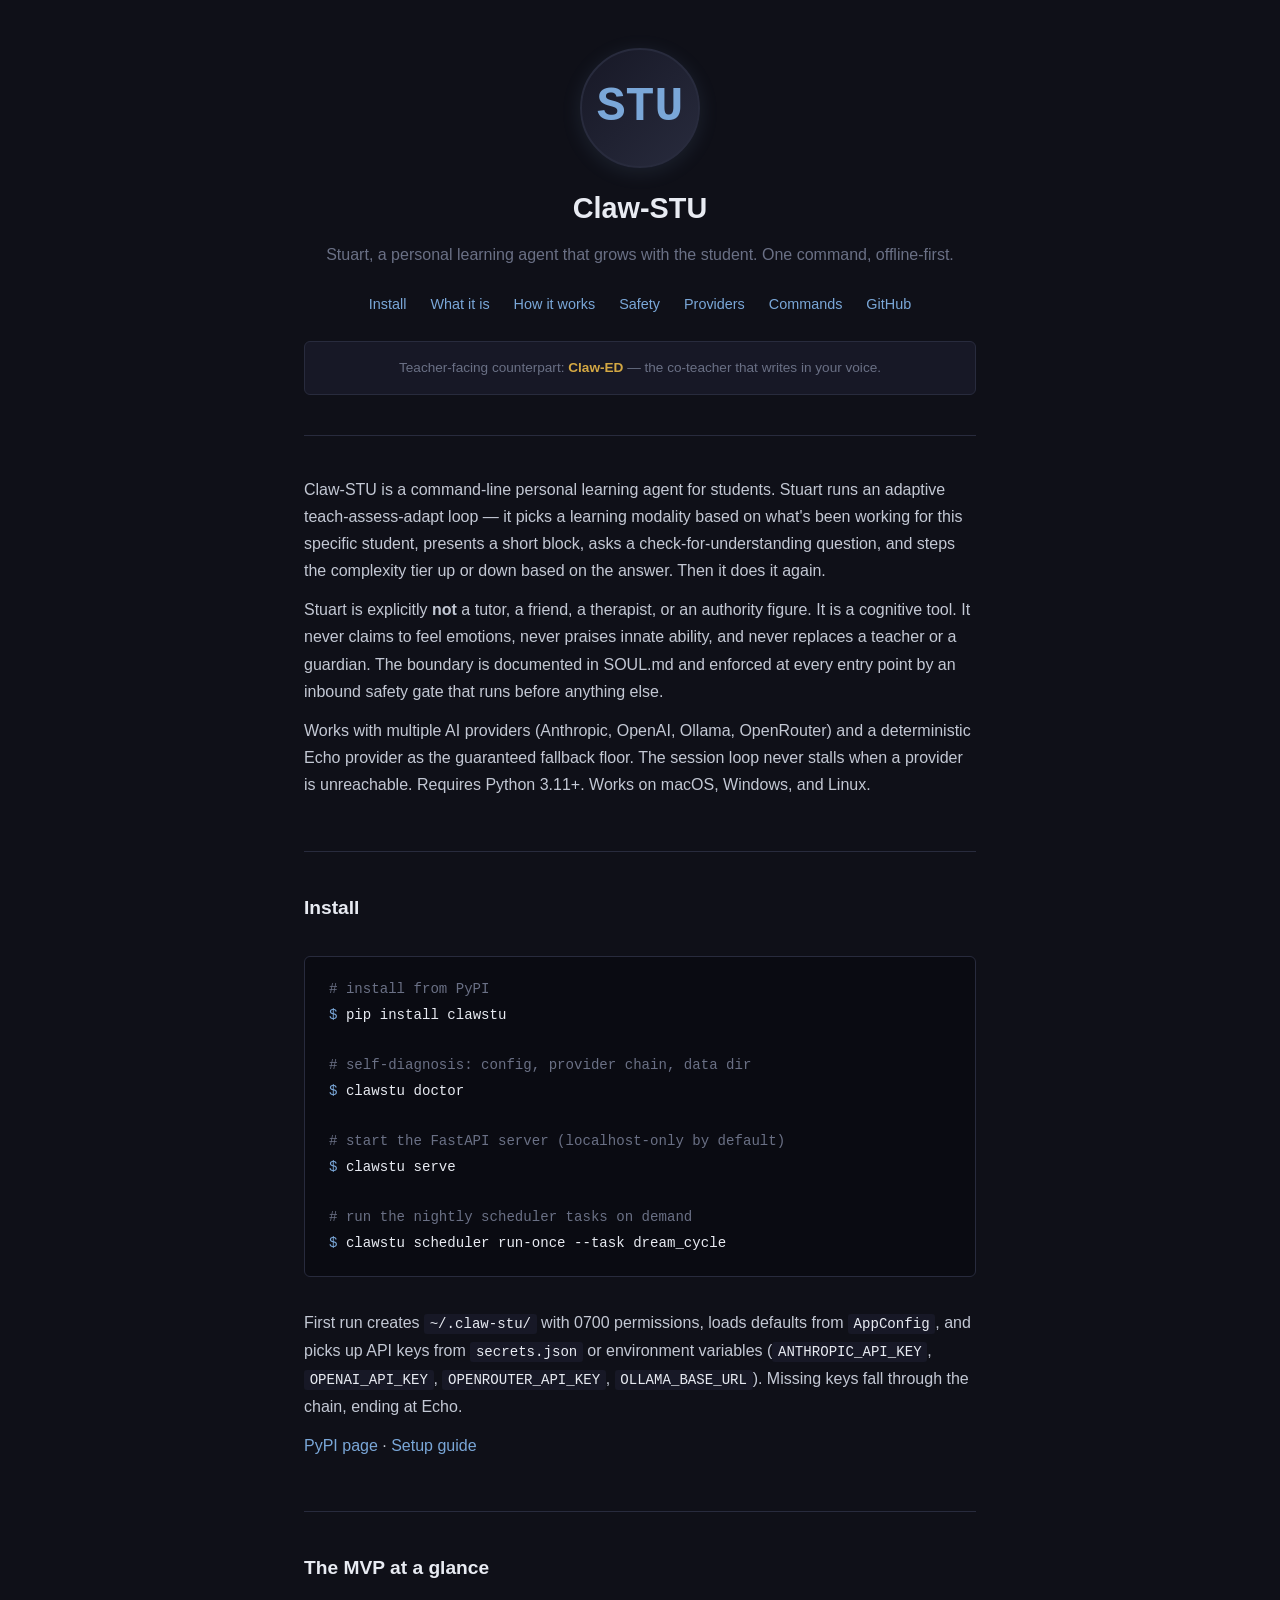
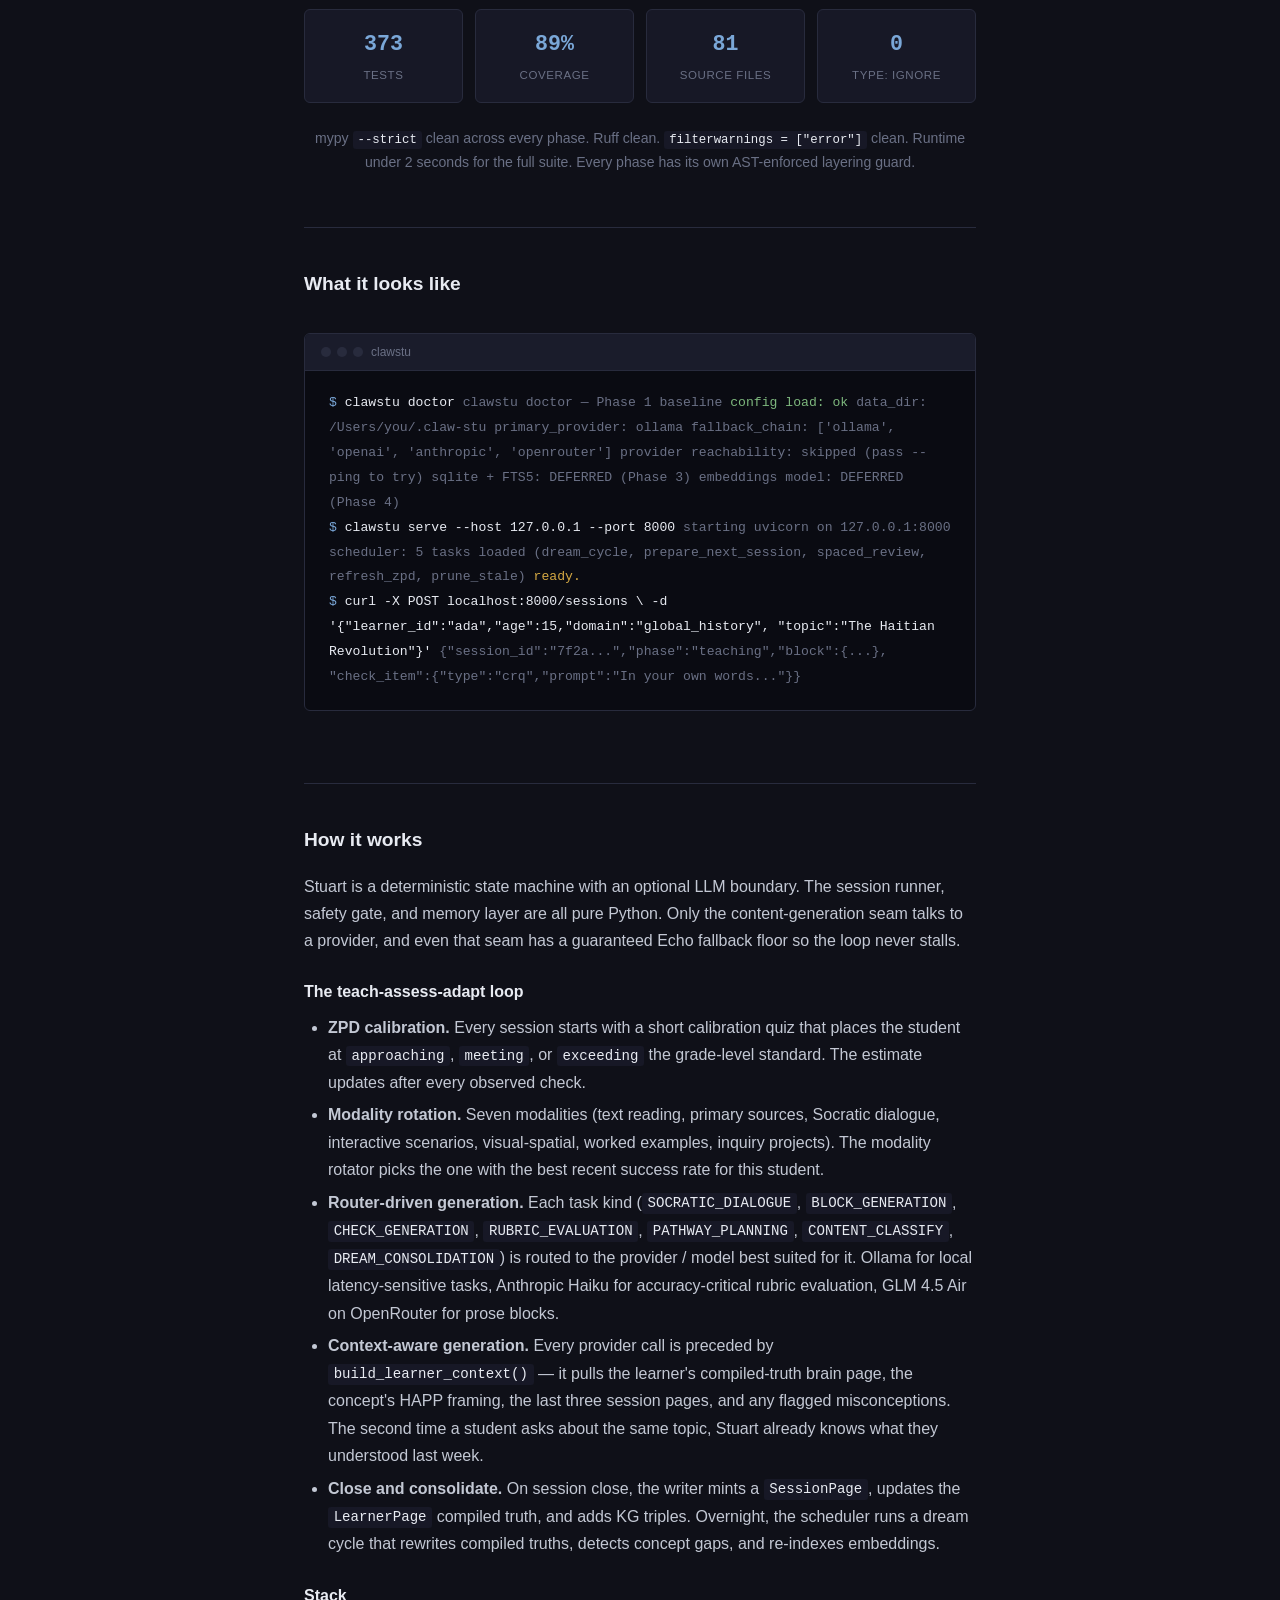
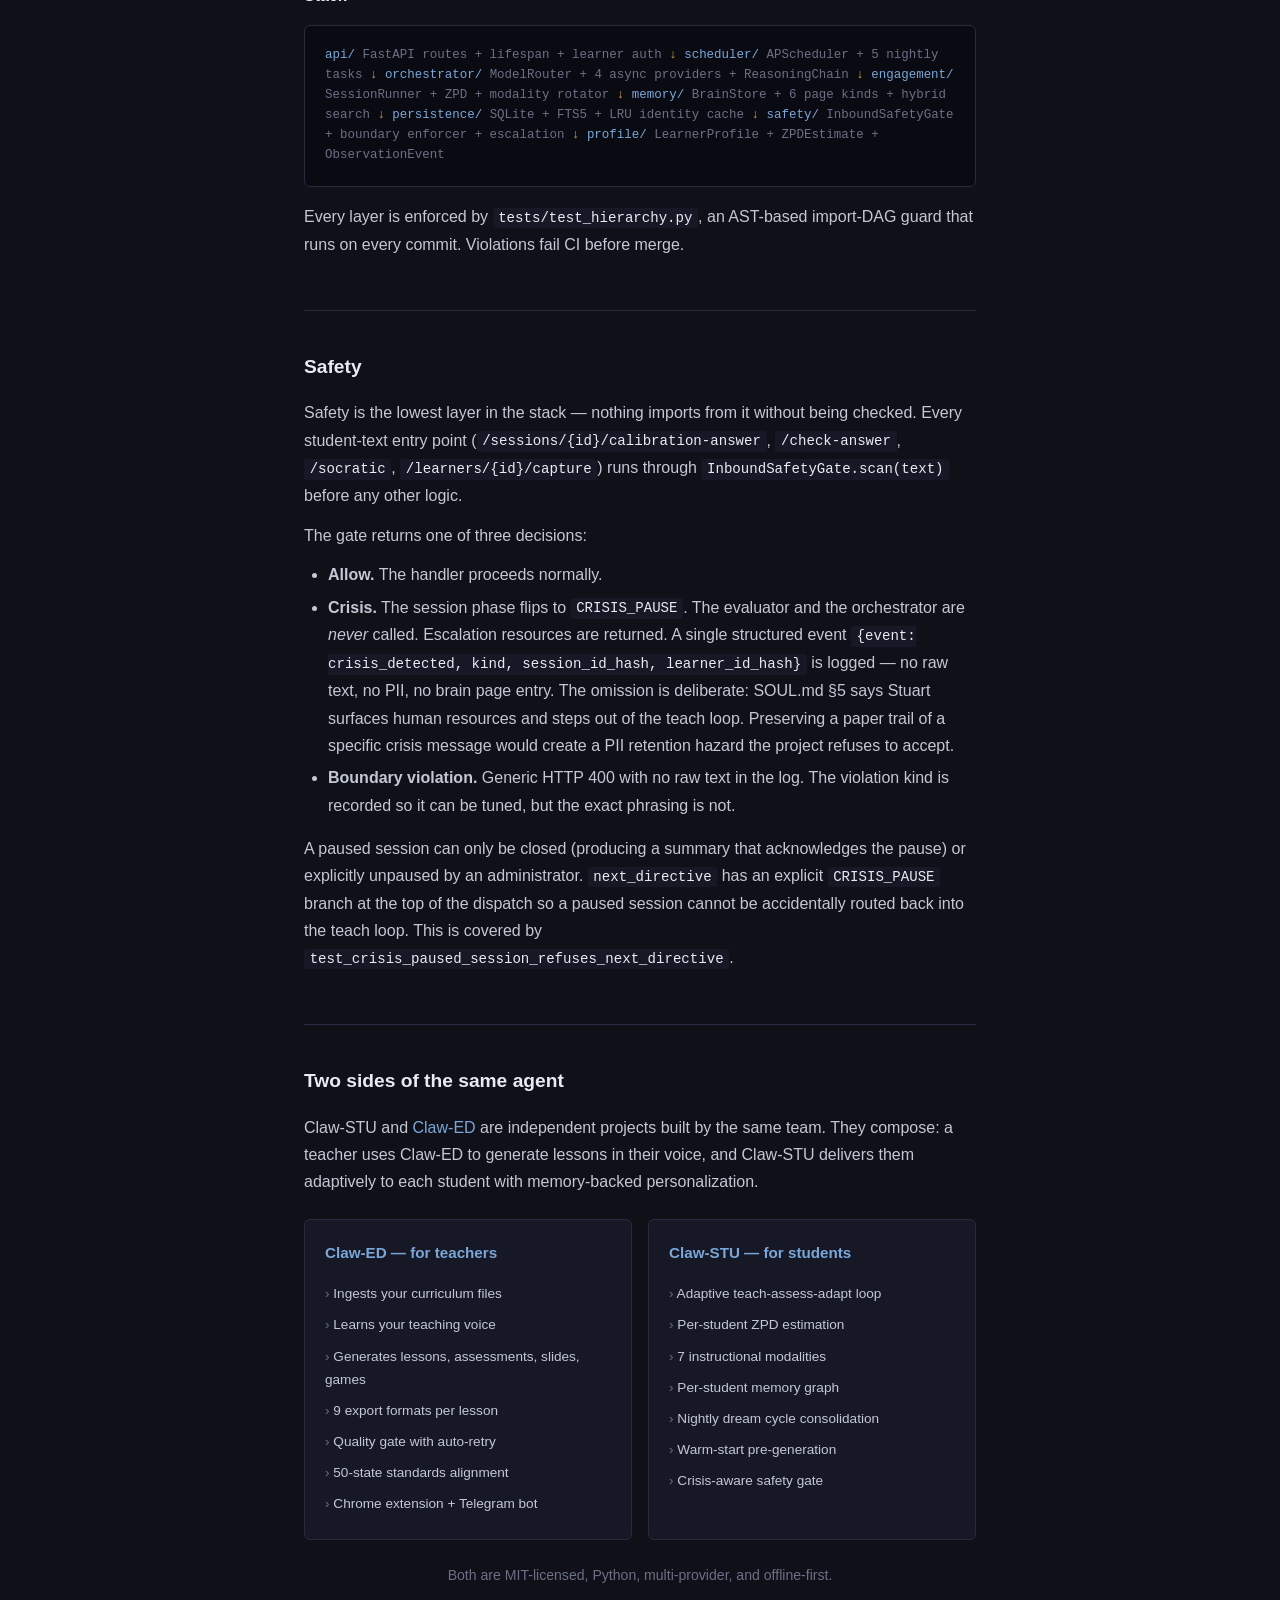
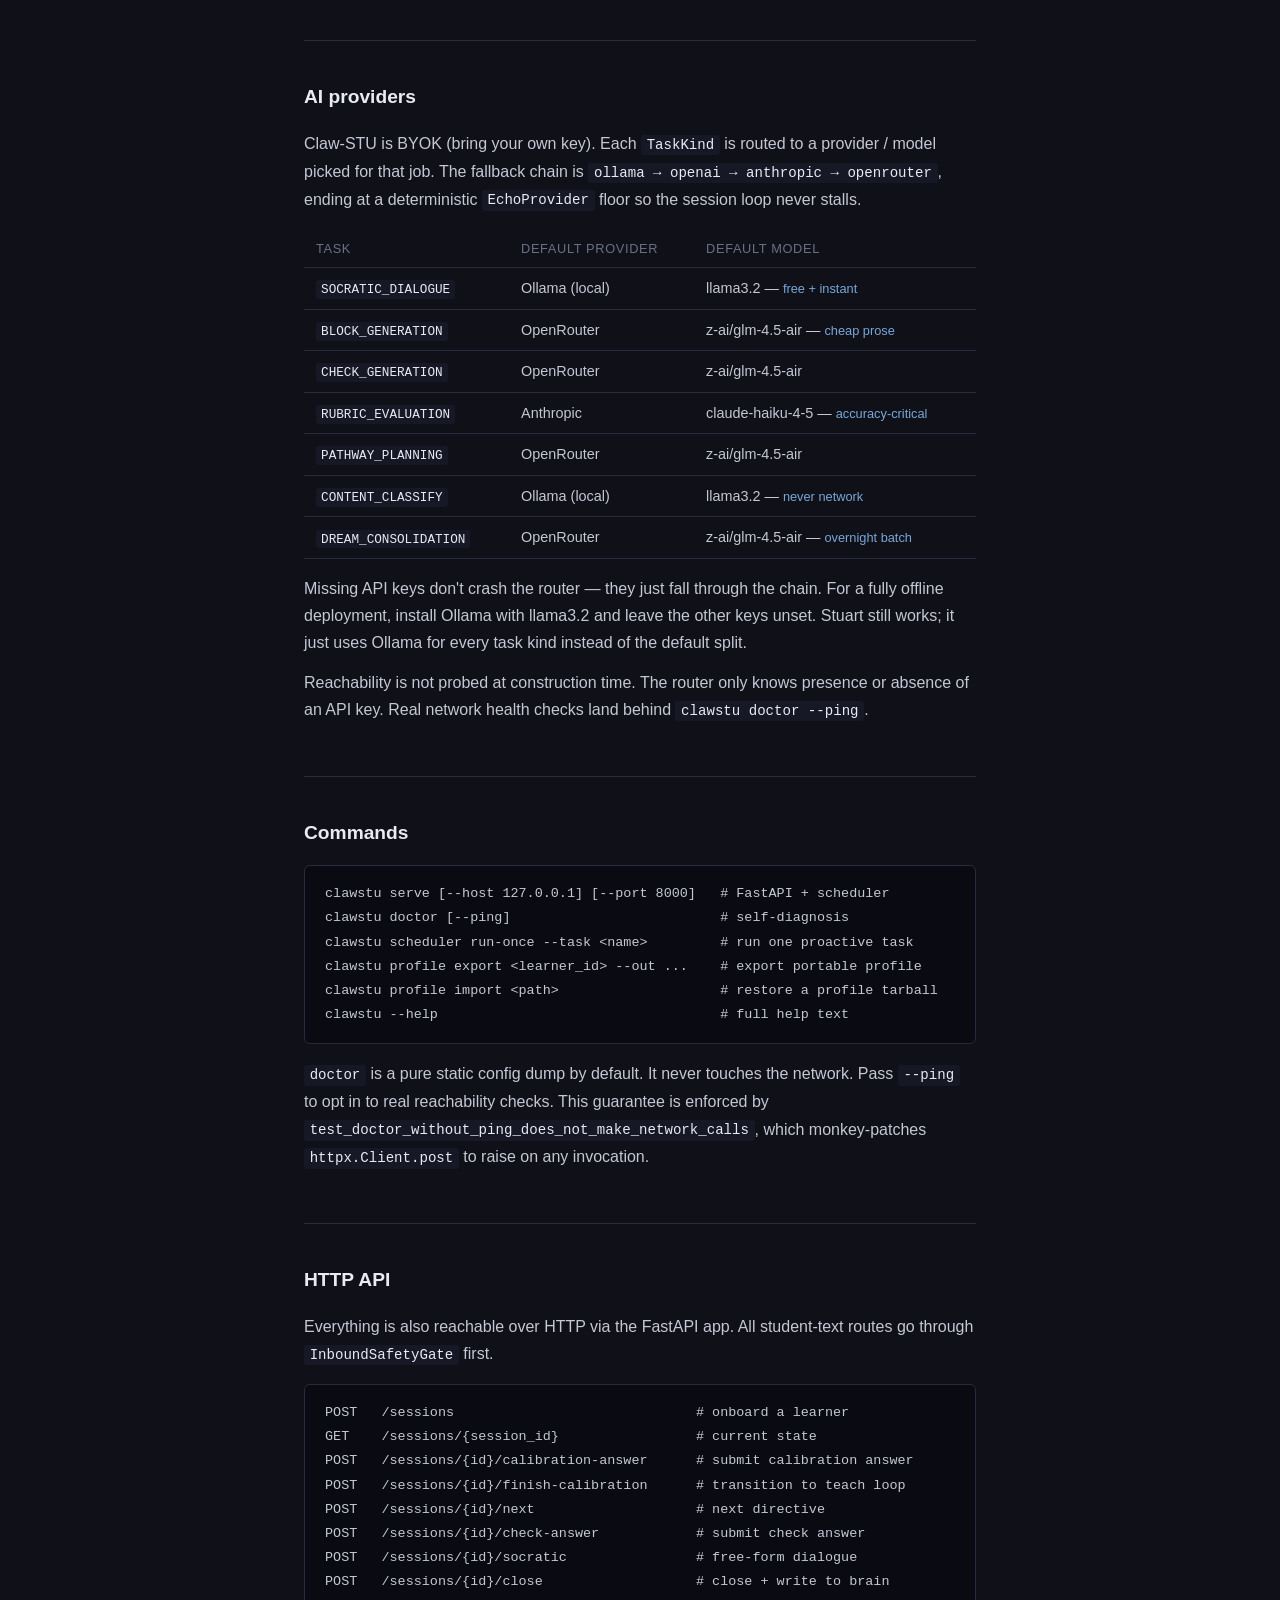
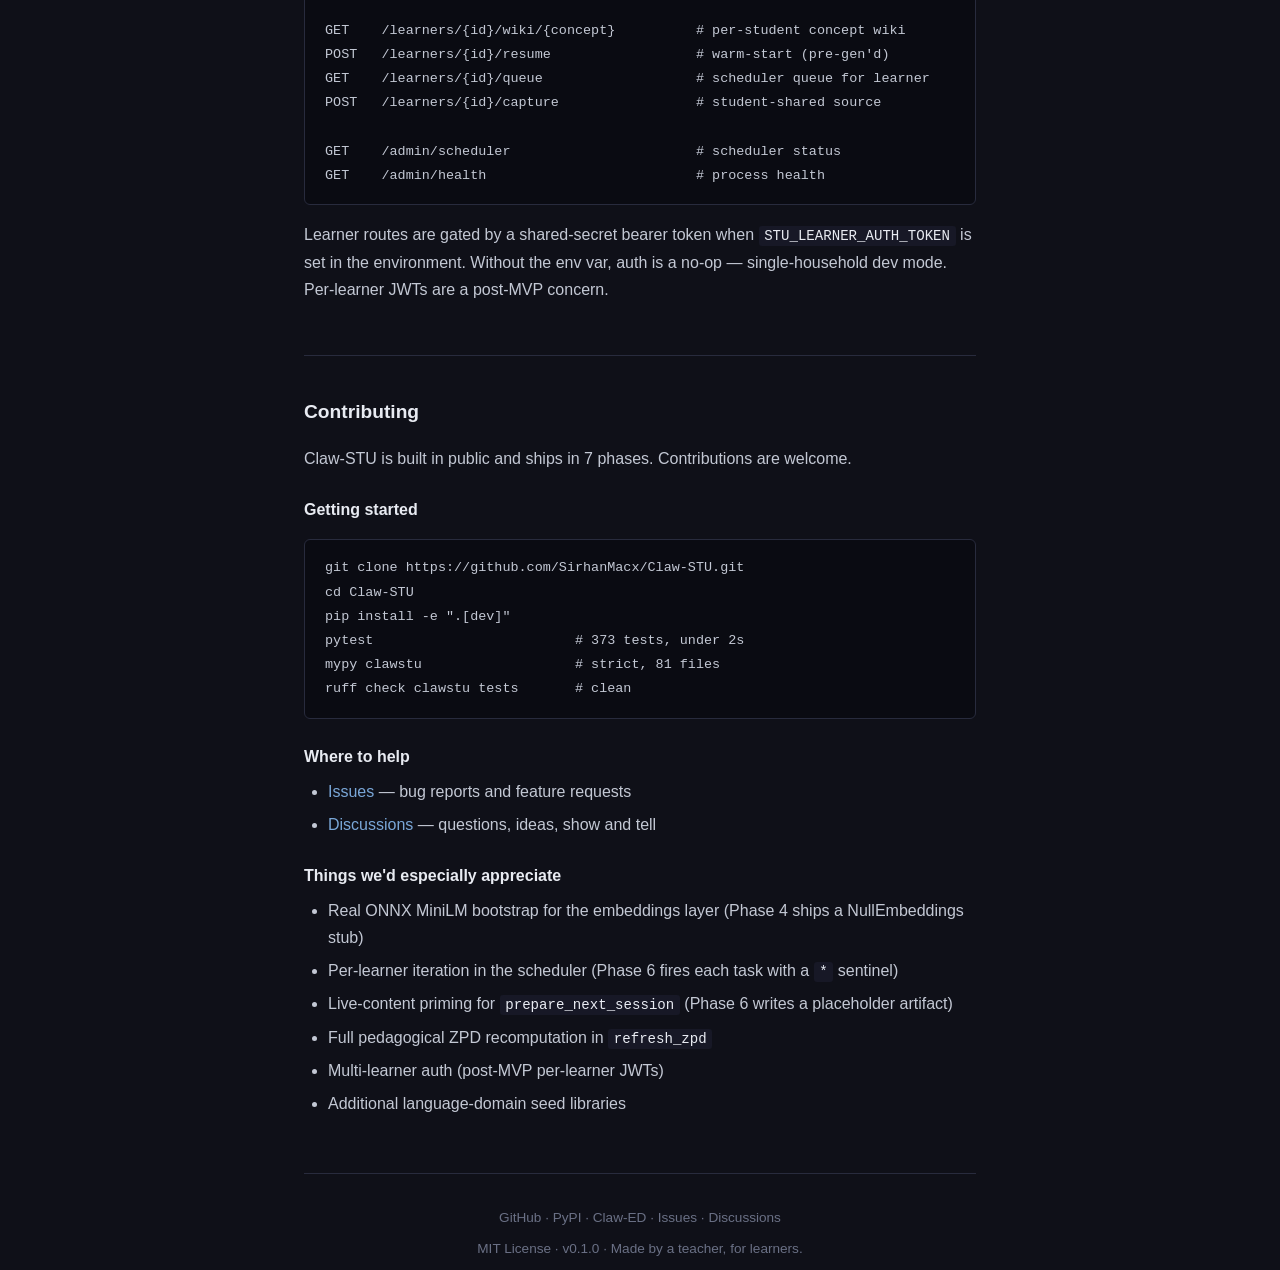
==== docs/index.html @ e2517394 "docs: add GitHub Pages landing page matched to Claw-ED style Ships a professional single-page site a" ====
<!DOCTYPE html>
<html lang="en">
<head>
<meta charset="UTF-8">
<meta name="viewport" content="width=device-width, initial-scale=1.0">

<title>Claw-STU -- Open Source Personal Learning Agent</title>
<meta name="description" content="Claw-STU is an open source personal learning agent for students. Adaptive, memory-backed, multi-provider. Meet Stuart, a cognitive tool that grows with the learner. MIT licensed. Python.">
<meta name="keywords" content="clawstu, stuart, personal learning agent, open source education, adaptive learning, AI tutor alternative, ZPD, MIT license, offline first, student agency">
<link rel="canonical" href="https://sirhanmacx.github.io/Claw-STU/">

<!-- Open Graph -->
<meta property="og:type" content="website">
<meta property="og:url" content="https://sirhanmacx.github.io/Claw-STU/">
<meta property="og:title" content="Claw-STU -- Open Source Personal Learning Agent">
<meta property="og:description" content="Stuart, a personal learning agent that grows with the student. Adaptive, memory-backed, multi-provider. MIT licensed.">
<meta property="og:image" content="https://sirhanmacx.github.io/Claw-STU/og-image.png">

<!-- Twitter -->
<meta name="twitter:card" content="summary_large_image">
<meta name="twitter:title" content="Claw-STU -- Open Source Personal Learning Agent">
<meta name="twitter:description" content="Stuart, a personal learning agent that grows with the student. MIT licensed.">
<meta name="twitter:image" content="https://sirhanmacx.github.io/Claw-STU/og-image.png">

<!-- Schema.org -->
<script type="application/ld+json">
{
  "@context": "https://schema.org",
  "@type": "SoftwareApplication",
  "name": "Claw-STU",
  "description": "Open source personal learning agent for students. Adaptive teach-assess-adapt loop, per-student memory graph, nightly dream-cycle consolidation, crisis-aware safety gate. Multi-provider (Anthropic, OpenAI, Ollama, OpenRouter). Python, MIT licensed.",
  "url": "https://sirhanmacx.github.io/Claw-STU/",
  "applicationCategory": "EducationalApplication",
  "operatingSystem": "macOS, Windows, Linux",
  "offers": { "@type": "Offer", "price": "0", "priceCurrency": "USD" },
  "softwareVersion": "0.1.0",
  "author": {
    "@type": "Organization",
    "name": "Claw-STU",
    "url": "https://github.com/SirhanMacx/Claw-STU"
  },
  "license": "https://opensource.org/licenses/MIT",
  "downloadUrl": "https://pypi.org/project/clawstu/",
  "programmingLanguage": "Python",
  "isRelatedTo": {
    "@type": "SoftwareApplication",
    "name": "Claw-ED",
    "url": "https://sirhanmacx.github.io/Claw-ED/"
  }
}
</script>

<!-- FAQ Schema -->
<script type="application/ld+json">
{
  "@context": "https://schema.org",
  "@type": "FAQPage",
  "mainEntity": [
    {
      "@type": "Question",
      "name": "Is Stuart an AI tutor?",
      "acceptedAnswer": {
        "@type": "Answer",
        "text": "No. Stuart is a cognitive tool, not a friend, therapist, peer, or authority figure. It never claims to feel, never praises innate ability, and never replaces a teacher or guardian. SOUL.md documents this discipline explicitly and the safety gate enforces it at every boundary."
      }
    },
    {
      "@type": "Question",
      "name": "What AI providers does Claw-STU work with?",
      "acceptedAnswer": {
        "@type": "Answer",
        "text": "Anthropic (Claude Haiku 4.5), OpenAI, Ollama (local or cloud), and OpenRouter (GLM 4.5 Air by default). You bring your own API key. A deterministic EchoProvider is the guaranteed fallback floor, so the session loop never stalls when a provider is unreachable."
      }
    },
    {
      "@type": "Question",
      "name": "Is my data sent anywhere?",
      "acceptedAnswer": {
        "@type": "Answer",
        "text": "Student profiles, brain pages, and the full SQLite store live on your machine under ~/.claw-stu. The only external calls are to the LLM provider you choose. With Ollama local, everything runs fully offline. No accounts, no telemetry."
      }
    },
    {
      "@type": "Question",
      "name": "How is this different from Claw-ED?",
      "acceptedAnswer": {
        "@type": "Answer",
        "text": "Claw-ED is the teacher-facing tool -- it ingests a teacher's curriculum files and generates lessons, assessments, and games in their voice. Claw-STU is the student-facing counterpart -- Stuart runs an adaptive teach-assess-adapt loop, tracks per-student ZPD and modality preferences, and writes brain pages after every session. They are independent projects that compose: a teacher can use Claw-ED to build lessons and Claw-STU to deliver them."
      }
    },
    {
      "@type": "Question",
      "name": "What happens if a student types a crisis message?",
      "acceptedAnswer": {
        "@type": "Answer",
        "text": "Every student-text entry point runs through an InboundSafetyGate before any other logic. On crisis detection the session is paused (CRISIS_PAUSE phase), the evaluator and orchestrator are never called, escalation resources are returned, and no raw text is written to the brain or logs. Only a single structured event is recorded. This is SOUL.md section 5 and is non-negotiable."
      }
    }
  ]
}
</script>

<style>
/* ── Reset ──────────────────────────────────────── */
*, *::before, *::after { box-sizing: border-box; margin: 0; padding: 0; }

:root {
  --bg: #0f1018;
  --bg-alt: #171826;
  --text: #c3c8d4;
  --text-bright: #e8ebf2;
  --text-muted: #6a7085;
  --accent: #7aa7d8;
  --accent-dim: #4d7aa8;
  --accent-warm: #d4a843;
  --border: #282b3d;
  --code-bg: #0a0b12;
  --mono: "SF Mono", "Cascadia Code", "Fira Code", Consolas, monospace;
  --sans: -apple-system, BlinkMacSystemFont, "Segoe UI", Roboto, sans-serif;
}

html { scroll-behavior: smooth; }

body {
  font-family: var(--sans);
  line-height: 1.7;
  color: var(--text);
  background: var(--bg);
  -webkit-font-smoothing: antialiased;
}

a { color: var(--accent); text-decoration: none; }
a:hover { text-decoration: underline; }
img { max-width: 100%; height: auto; }

/* ── Layout ─────────────────────────────────────── */
.wrap {
  max-width: 720px;
  margin: 0 auto;
  padding: 0 1.5rem;
}

/* ── Header ─────────────────────────────────────── */
header {
  padding: 3rem 0 1rem;
  text-align: center;
}

header .mascot {
  width: 120px;
  height: 120px;
  margin: 0 auto 1rem;
  border-radius: 50%;
  background: linear-gradient(135deg, var(--bg-alt), var(--border));
  display: flex;
  align-items: center;
  justify-content: center;
  font-size: 3rem;
  font-weight: 700;
  color: var(--accent);
  font-family: var(--mono);
  border: 2px solid var(--border);
  box-shadow: 0 4px 20px rgba(122, 167, 216, 0.12);
}

header h1 {
  font-size: 1.8rem;
  color: var(--text-bright);
  font-weight: 700;
  margin-bottom: 0.5rem;
}

header .tagline {
  color: var(--text-muted);
  font-size: 1rem;
  margin-bottom: 1.5rem;
}

header nav {
  display: flex;
  justify-content: center;
  gap: 1.5rem;
  flex-wrap: wrap;
  font-size: 0.9rem;
}

/* ── Sibling banner ─────────────────────────────── */
.sibling {
  background: var(--bg-alt);
  border: 1px solid var(--border);
  border-radius: 6px;
  padding: 0.9rem 1.25rem;
  margin: 1.5rem 0;
  font-size: 0.85rem;
  color: var(--text-muted);
  text-align: center;
}

.sibling a {
  color: var(--accent-warm);
  font-weight: 600;
}

/* ── Install block ──────────────────────────────── */
.install-block {
  background: var(--code-bg);
  border: 1px solid var(--border);
  border-radius: 6px;
  padding: 1.25rem 1.5rem;
  margin: 2rem 0;
  font-family: var(--mono);
  font-size: 0.88rem;
  line-height: 1.8;
  overflow-x: auto;
}

.install-block .prompt { color: var(--accent); }
.install-block .comment { color: var(--text-muted); }
.install-block .cmd { color: var(--text-bright); }

/* ── Terminal session ───────────────────────────── */
.terminal {
  background: var(--code-bg);
  border: 1px solid var(--border);
  border-radius: 6px;
  overflow: hidden;
  margin: 2rem 0;
}

.terminal-bar {
  background: #1a1c2b;
  padding: 0.5rem 1rem;
  font-size: 0.75rem;
  color: var(--text-muted);
  border-bottom: 1px solid var(--border);
  display: flex;
  align-items: center;
  gap: 0.5rem;
}

.terminal-dots {
  display: flex;
  gap: 6px;
}

.terminal-dots span {
  width: 10px;
  height: 10px;
  border-radius: 50%;
  background: var(--border);
}

.terminal-body {
  padding: 1.25rem 1.5rem;
  font-family: var(--mono);
  font-size: 0.82rem;
  line-height: 1.9;
  overflow-x: auto;
}

.terminal-body .prompt { color: var(--accent); }
.terminal-body .output { color: var(--text-muted); }
.terminal-body .highlight { color: var(--accent-warm); }
.terminal-body .cmd { color: var(--text-bright); }
.terminal-body .ok { color: #7eb87e; }

/* ── Sections ───────────────────────────────────── */
section {
  padding: 2.5rem 0;
  border-top: 1px solid var(--border);
}

section h2 {
  font-size: 1.2rem;
  color: var(--text-bright);
  margin-bottom: 1rem;
  font-weight: 600;
}

section h3 {
  font-size: 1rem;
  color: var(--text-bright);
  margin: 1.5rem 0 0.5rem;
  font-weight: 600;
}

section p {
  margin-bottom: 0.75rem;
}

/* ── Plain list ─────────────────────────────────── */
ul.plain {
  list-style: disc;
  padding-left: 1.5rem;
  margin-bottom: 1rem;
}

ul.plain li {
  margin-bottom: 0.35rem;
}

/* ── Two-column compare ─────────────────────────── */
.compare {
  display: grid;
  grid-template-columns: 1fr 1fr;
  gap: 1rem;
  margin: 1.5rem 0;
}

.compare .col {
  background: var(--bg-alt);
  border: 1px solid var(--border);
  border-radius: 6px;
  padding: 1.25rem;
}

.compare .col h3 {
  margin-top: 0;
  color: var(--accent);
  font-size: 0.95rem;
}

.compare .col ul {
  list-style: none;
  padding: 0;
  margin: 0.75rem 0 0;
  font-size: 0.85rem;
}

.compare .col li {
  padding: 0.25rem 0;
  color: var(--text);
}

.compare .col li::before {
  content: "› ";
  color: var(--text-muted);
}

@media (max-width: 600px) {
  .compare { grid-template-columns: 1fr; }
}

/* ── Code inline / blocks ───────────────────────── */
code {
  font-family: var(--mono);
  font-size: 0.88em;
  background: var(--bg-alt);
  padding: 0.15em 0.4em;
  border-radius: 3px;
  color: var(--text-bright);
}

pre {
  background: var(--code-bg);
  border: 1px solid var(--border);
  border-radius: 6px;
  padding: 1rem 1.25rem;
  font-family: var(--mono);
  font-size: 0.84rem;
  line-height: 1.8;
  overflow-x: auto;
  margin: 1rem 0;
}

/* ── Provider table ─────────────────────────────── */
.providers {
  width: 100%;
  border-collapse: collapse;
  margin: 1rem 0;
  font-size: 0.9rem;
}

.providers th {
  text-align: left;
  color: var(--text-muted);
  font-weight: 500;
  padding: 0.5rem 0.75rem;
  border-bottom: 1px solid var(--border);
  font-size: 0.8rem;
  text-transform: uppercase;
  letter-spacing: 0.05em;
}

.providers td {
  padding: 0.5rem 0.75rem;
  border-bottom: 1px solid var(--border);
}

.providers .rec {
  color: var(--accent);
  font-size: 0.8rem;
}

/* ── Stats strip ────────────────────────────────── */
.stats {
  display: grid;
  grid-template-columns: repeat(4, 1fr);
  gap: 0.75rem;
  margin: 1.5rem 0;
}

.stats .stat {
  background: var(--bg-alt);
  border: 1px solid var(--border);
  border-radius: 6px;
  padding: 1rem 0.75rem;
  text-align: center;
}

.stats .value {
  display: block;
  font-family: var(--mono);
  font-size: 1.35rem;
  color: var(--accent);
  font-weight: 600;
}

.stats .label {
  display: block;
  font-size: 0.72rem;
  color: var(--text-muted);
  text-transform: uppercase;
  letter-spacing: 0.05em;
  margin-top: 0.25rem;
}

@media (max-width: 600px) {
  .stats { grid-template-columns: repeat(2, 1fr); }
}

/* ── Architecture diagram ───────────────────────── */
.arch {
  background: var(--code-bg);
  border: 1px solid var(--border);
  border-radius: 6px;
  padding: 1.25rem;
  margin: 1rem 0;
  font-family: var(--mono);
  font-size: 0.78rem;
  line-height: 1.6;
  color: var(--text-muted);
  overflow-x: auto;
}

.arch .layer { color: var(--accent); }
.arch .arrow { color: var(--accent-warm); }

/* ── Footer ─────────────────────────────────────── */
footer {
  padding: 2rem 0;
  border-top: 1px solid var(--border);
  text-align: center;
  color: var(--text-muted);
  font-size: 0.85rem;
}

footer a { color: var(--text-muted); }
footer a:hover { color: var(--text-bright); }

/* ── Responsive ─────────────────────────────────── */
@media (max-width: 600px) {
  header h1 { font-size: 1.5rem; }
  .terminal-body { font-size: 0.75rem; }
  .install-block { font-size: 0.8rem; }
  pre { font-size: 0.78rem; }
}
</style>
</head>

<body>
<div class="wrap">

<!-- ── Header ─────────────────────────────────────── -->
<header>
  <div class="mascot">STU</div>
  <h1>Claw-STU</h1>
  <p class="tagline">Stuart, a personal learning agent that grows with the student. One command, offline-first.</p>
  <nav>
    <a href="#install">Install</a>
    <a href="#what">What it is</a>
    <a href="#how">How it works</a>
    <a href="#safety">Safety</a>
    <a href="#providers">Providers</a>
    <a href="#commands">Commands</a>
    <a href="https://github.com/SirhanMacx/Claw-STU">GitHub</a>
  </nav>
  <div class="sibling">
    Teacher-facing counterpart: <a href="https://sirhanmacx.github.io/Claw-ED/">Claw-ED</a> &mdash; the co-teacher that writes in your voice.
  </div>
</header>

<!-- ── What it is ─────────────────────────────────── -->
<section id="what">
  <p>
    Claw-STU is a command-line personal learning agent for students. Stuart runs
    an adaptive teach-assess-adapt loop &mdash; it picks a learning modality based
    on what's been working for this specific student, presents a short block,
    asks a check-for-understanding question, and steps the complexity tier up or
    down based on the answer. Then it does it again.
  </p>
  <p>
    Stuart is explicitly <strong>not</strong> a tutor, a friend, a therapist, or
    an authority figure. It is a cognitive tool. It never claims to feel emotions,
    never praises innate ability, and never replaces a teacher or a guardian. The
    boundary is documented in SOUL.md and enforced at every entry point by an
    inbound safety gate that runs before anything else.
  </p>
  <p>
    Works with multiple AI providers (Anthropic, OpenAI, Ollama, OpenRouter) and
    a deterministic Echo provider as the guaranteed fallback floor. The session
    loop never stalls when a provider is unreachable. Requires Python 3.11+.
    Works on macOS, Windows, and Linux.
  </p>
</section>

<!-- ── Install ────────────────────────────────────── -->
<section id="install">
  <h2>Install</h2>
  <div class="install-block">
    <span class="comment"># install from PyPI</span><br>
    <span class="prompt">$ </span><span class="cmd">pip install clawstu</span><br>
    <br>
    <span class="comment"># self-diagnosis: config, provider chain, data dir</span><br>
    <span class="prompt">$ </span><span class="cmd">clawstu doctor</span><br>
    <br>
    <span class="comment"># start the FastAPI server (localhost-only by default)</span><br>
    <span class="prompt">$ </span><span class="cmd">clawstu serve</span><br>
    <br>
    <span class="comment"># run the nightly scheduler tasks on demand</span><br>
    <span class="prompt">$ </span><span class="cmd">clawstu scheduler run-once --task dream_cycle</span>
  </div>
  <p>
    First run creates <code>~/.claw-stu/</code> with 0700 permissions, loads
    defaults from <code>AppConfig</code>, and picks up API keys from
    <code>secrets.json</code> or environment variables
    (<code>ANTHROPIC_API_KEY</code>, <code>OPENAI_API_KEY</code>,
    <code>OPENROUTER_API_KEY</code>, <code>OLLAMA_BASE_URL</code>). Missing keys
    fall through the chain, ending at Echo.
  </p>
  <p>
    <a href="https://pypi.org/project/clawstu/">PyPI page</a> &middot;
    <a href="https://github.com/SirhanMacx/Claw-STU#setup">Setup guide</a>
  </p>
</section>

<!-- ── Stats strip ────────────────────────────────── -->
<section>
  <h2>The MVP at a glance</h2>
  <div class="stats">
    <div class="stat"><span class="value">373</span><span class="label">Tests</span></div>
    <div class="stat"><span class="value">89%</span><span class="label">Coverage</span></div>
    <div class="stat"><span class="value">81</span><span class="label">Source files</span></div>
    <div class="stat"><span class="value">0</span><span class="label">type: ignore</span></div>
  </div>
  <p style="font-size: 0.88rem; color: var(--text-muted); text-align: center;">
    mypy <code>--strict</code> clean across every phase. Ruff clean.
    <code>filterwarnings = ["error"]</code> clean. Runtime under 2 seconds for
    the full suite. Every phase has its own AST-enforced layering guard.
  </p>
</section>

<!-- ── Terminal session ───────────────────────────── -->
<section>
  <h2>What it looks like</h2>
  <div class="terminal">
    <div class="terminal-bar">
      <div class="terminal-dots"><span></span><span></span><span></span></div>
      clawstu
    </div>
    <div class="terminal-body">
<span class="prompt">$ </span><span class="cmd">clawstu doctor</span>
<span class="output">clawstu doctor &mdash; Phase 1 baseline</span>
<span class="ok">  config load: ok</span>
<span class="output">    data_dir: /Users/you/.claw-stu</span>
<span class="output">    primary_provider: ollama</span>
<span class="output">    fallback_chain: ['ollama', 'openai', 'anthropic', 'openrouter']</span>
<span class="output">  provider reachability: skipped (pass --ping to try)</span>
<span class="output">  sqlite + FTS5: DEFERRED (Phase 3)</span>
<span class="output">  embeddings model: DEFERRED (Phase 4)</span>
<br>
<span class="prompt">$ </span><span class="cmd">clawstu serve --host 127.0.0.1 --port 8000</span>
<span class="output">starting uvicorn on 127.0.0.1:8000</span>
<span class="output">scheduler: 5 tasks loaded (dream_cycle, prepare_next_session,</span>
<span class="output">                           spaced_review, refresh_zpd, prune_stale)</span>
<span class="highlight">ready.</span>
<br>
<span class="prompt">$ </span><span class="cmd">curl -X POST localhost:8000/sessions \</span>
<span class="cmd">    -d '{"learner_id":"ada","age":15,"domain":"global_history",</span>
<span class="cmd">         "topic":"The Haitian Revolution"}'</span>
<span class="output">{"session_id":"7f2a...","phase":"teaching","block":{...},</span>
<span class="output"> "check_item":{"type":"crq","prompt":"In your own words..."}}</span>
    </div>
  </div>
</section>

<!-- ── How it works ───────────────────────────────── -->
<section id="how">
  <h2>How it works</h2>
  <p>
    Stuart is a deterministic state machine with an optional LLM boundary.
    The session runner, safety gate, and memory layer are all pure Python.
    Only the content-generation seam talks to a provider, and even that seam
    has a guaranteed Echo fallback floor so the loop never stalls.
  </p>

  <h3>The teach-assess-adapt loop</h3>
  <ul class="plain">
    <li>
      <strong>ZPD calibration.</strong> Every session starts with a short
      calibration quiz that places the student at <code>approaching</code>,
      <code>meeting</code>, or <code>exceeding</code> the grade-level standard.
      The estimate updates after every observed check.
    </li>
    <li>
      <strong>Modality rotation.</strong> Seven modalities
      (text reading, primary sources, Socratic dialogue, interactive scenarios,
      visual-spatial, worked examples, inquiry projects). The modality rotator
      picks the one with the best recent success rate for this student.
    </li>
    <li>
      <strong>Router-driven generation.</strong> Each task kind
      (<code>SOCRATIC_DIALOGUE</code>, <code>BLOCK_GENERATION</code>,
      <code>CHECK_GENERATION</code>, <code>RUBRIC_EVALUATION</code>,
      <code>PATHWAY_PLANNING</code>, <code>CONTENT_CLASSIFY</code>,
      <code>DREAM_CONSOLIDATION</code>) is routed to the provider / model best
      suited for it. Ollama for local latency-sensitive tasks, Anthropic Haiku
      for accuracy-critical rubric evaluation, GLM 4.5 Air on OpenRouter for
      prose blocks.
    </li>
    <li>
      <strong>Context-aware generation.</strong> Every provider call is preceded
      by <code>build_learner_context()</code> &mdash; it pulls the learner's
      compiled-truth brain page, the concept's HAPP framing, the last three
      session pages, and any flagged misconceptions. The second time a student
      asks about the same topic, Stuart already knows what they understood last
      week.
    </li>
    <li>
      <strong>Close and consolidate.</strong> On session close, the writer mints
      a <code>SessionPage</code>, updates the <code>LearnerPage</code> compiled
      truth, and adds KG triples. Overnight, the scheduler runs a dream cycle
      that rewrites compiled truths, detects concept gaps, and re-indexes
      embeddings.
    </li>
  </ul>

  <h3>Stack</h3>
  <div class="arch">
<span class="layer">api/</span>            FastAPI routes + lifespan + learner auth
  <span class="arrow">&darr;</span>
<span class="layer">scheduler/</span>      APScheduler + 5 nightly tasks
  <span class="arrow">&darr;</span>
<span class="layer">orchestrator/</span>   ModelRouter + 4 async providers + ReasoningChain
  <span class="arrow">&darr;</span>
<span class="layer">engagement/</span>     SessionRunner + ZPD + modality rotator
  <span class="arrow">&darr;</span>
<span class="layer">memory/</span>         BrainStore + 6 page kinds + hybrid search
  <span class="arrow">&darr;</span>
<span class="layer">persistence/</span>    SQLite + FTS5 + LRU identity cache
  <span class="arrow">&darr;</span>
<span class="layer">safety/</span>         InboundSafetyGate + boundary enforcer + escalation
  <span class="arrow">&darr;</span>
<span class="layer">profile/</span>        LearnerProfile + ZPDEstimate + ObservationEvent</div>
  <p>
    Every layer is enforced by <code>tests/test_hierarchy.py</code>, an
    AST-based import-DAG guard that runs on every commit. Violations fail CI
    before merge.
  </p>
</section>

<!-- ── Safety ─────────────────────────────────────── -->
<section id="safety">
  <h2>Safety</h2>
  <p>
    Safety is the lowest layer in the stack &mdash; nothing imports from it
    without being checked. Every student-text entry point
    (<code>/sessions/{id}/calibration-answer</code>,
    <code>/check-answer</code>, <code>/socratic</code>,
    <code>/learners/{id}/capture</code>) runs through
    <code>InboundSafetyGate.scan(text)</code> before any other logic.
  </p>
  <p>
    The gate returns one of three decisions:
  </p>
  <ul class="plain">
    <li>
      <strong>Allow.</strong> The handler proceeds normally.
    </li>
    <li>
      <strong>Crisis.</strong> The session phase flips to
      <code>CRISIS_PAUSE</code>. The evaluator and the orchestrator are
      <em>never</em> called. Escalation resources are returned. A single
      structured event <code>{event: crisis_detected, kind, session_id_hash,
      learner_id_hash}</code> is logged &mdash; no raw text, no PII, no brain
      page entry. The omission is deliberate: SOUL.md &sect;5 says Stuart
      surfaces human resources and steps out of the teach loop. Preserving a
      paper trail of a specific crisis message would create a PII retention
      hazard the project refuses to accept.
    </li>
    <li>
      <strong>Boundary violation.</strong> Generic HTTP 400 with no raw text
      in the log. The violation kind is recorded so it can be tuned, but the
      exact phrasing is not.
    </li>
  </ul>
  <p>
    A paused session can only be closed (producing a summary that acknowledges
    the pause) or explicitly unpaused by an administrator. <code>next_directive</code>
    has an explicit <code>CRISIS_PAUSE</code> branch at the top of the dispatch
    so a paused session cannot be accidentally routed back into the teach
    loop. This is covered by
    <code>test_crisis_paused_session_refuses_next_directive</code>.
  </p>
</section>

<!-- ── Sibling project ────────────────────────────── -->
<section>
  <h2>Two sides of the same agent</h2>
  <p>
    Claw-STU and <a href="https://sirhanmacx.github.io/Claw-ED/">Claw-ED</a>
    are independent projects built by the same team. They compose: a teacher
    uses Claw-ED to generate lessons in their voice, and Claw-STU delivers
    them adaptively to each student with memory-backed personalization.
  </p>
  <div class="compare">
    <div class="col">
      <h3>Claw-ED &mdash; for teachers</h3>
      <ul>
        <li>Ingests your curriculum files</li>
        <li>Learns your teaching voice</li>
        <li>Generates lessons, assessments, slides, games</li>
        <li>9 export formats per lesson</li>
        <li>Quality gate with auto-retry</li>
        <li>50-state standards alignment</li>
        <li>Chrome extension + Telegram bot</li>
      </ul>
    </div>
    <div class="col">
      <h3>Claw-STU &mdash; for students</h3>
      <ul>
        <li>Adaptive teach-assess-adapt loop</li>
        <li>Per-student ZPD estimation</li>
        <li>7 instructional modalities</li>
        <li>Per-student memory graph</li>
        <li>Nightly dream cycle consolidation</li>
        <li>Warm-start pre-generation</li>
        <li>Crisis-aware safety gate</li>
      </ul>
    </div>
  </div>
  <p style="font-size: 0.88rem; color: var(--text-muted); text-align: center; margin-top: 1rem;">
    Both are MIT-licensed, Python, multi-provider, and offline-first.
  </p>
</section>

<!-- ── Providers ───────────────────────────────────── -->
<section id="providers">
  <h2>AI providers</h2>
  <p>
    Claw-STU is BYOK (bring your own key). Each <code>TaskKind</code> is routed
    to a provider / model picked for that job. The fallback chain is
    <code>ollama &rarr; openai &rarr; anthropic &rarr; openrouter</code>, ending
    at a deterministic <code>EchoProvider</code> floor so the session loop never
    stalls.
  </p>
  <table class="providers">
    <thead>
      <tr>
        <th>Task</th>
        <th>Default provider</th>
        <th>Default model</th>
      </tr>
    </thead>
    <tbody>
      <tr>
        <td><code>SOCRATIC_DIALOGUE</code></td>
        <td>Ollama (local)</td>
        <td>llama3.2 &mdash; <span class="rec">free + instant</span></td>
      </tr>
      <tr>
        <td><code>BLOCK_GENERATION</code></td>
        <td>OpenRouter</td>
        <td>z-ai/glm-4.5-air &mdash; <span class="rec">cheap prose</span></td>
      </tr>
      <tr>
        <td><code>CHECK_GENERATION</code></td>
        <td>OpenRouter</td>
        <td>z-ai/glm-4.5-air</td>
      </tr>
      <tr>
        <td><code>RUBRIC_EVALUATION</code></td>
        <td>Anthropic</td>
        <td>claude-haiku-4-5 &mdash; <span class="rec">accuracy-critical</span></td>
      </tr>
      <tr>
        <td><code>PATHWAY_PLANNING</code></td>
        <td>OpenRouter</td>
        <td>z-ai/glm-4.5-air</td>
      </tr>
      <tr>
        <td><code>CONTENT_CLASSIFY</code></td>
        <td>Ollama (local)</td>
        <td>llama3.2 &mdash; <span class="rec">never network</span></td>
      </tr>
      <tr>
        <td><code>DREAM_CONSOLIDATION</code></td>
        <td>OpenRouter</td>
        <td>z-ai/glm-4.5-air &mdash; <span class="rec">overnight batch</span></td>
      </tr>
    </tbody>
  </table>
  <p>
    Missing API keys don't crash the router &mdash; they just fall through the
    chain. For a fully offline deployment, install Ollama with llama3.2 and
    leave the other keys unset. Stuart still works; it just uses Ollama for
    every task kind instead of the default split.
  </p>
  <p>
    Reachability is not probed at construction time. The router only knows
    presence or absence of an API key. Real network health checks land behind
    <code>clawstu doctor --ping</code>.
  </p>
</section>

<!-- ── Commands ────────────────────────────────────── -->
<section id="commands">
  <h2>Commands</h2>
  <pre>
clawstu serve [--host 127.0.0.1] [--port 8000]   # FastAPI + scheduler
clawstu doctor [--ping]                          # self-diagnosis
clawstu scheduler run-once --task &lt;name&gt;         # run one proactive task
clawstu profile export &lt;learner_id&gt; --out ...    # export portable profile
clawstu profile import &lt;path&gt;                    # restore a profile tarball
clawstu --help                                   # full help text</pre>
  <p>
    <code>doctor</code> is a pure static config dump by default. It never
    touches the network. Pass <code>--ping</code> to opt in to real
    reachability checks. This guarantee is enforced by
    <code>test_doctor_without_ping_does_not_make_network_calls</code>, which
    monkey-patches <code>httpx.Client.post</code> to raise on any invocation.
  </p>
</section>

<!-- ── HTTP API ────────────────────────────────────── -->
<section>
  <h2>HTTP API</h2>
  <p>
    Everything is also reachable over HTTP via the FastAPI app. All
    student-text routes go through <code>InboundSafetyGate</code> first.
  </p>
  <pre>
POST   /sessions                              # onboard a learner
GET    /sessions/{session_id}                 # current state
POST   /sessions/{id}/calibration-answer      # submit calibration answer
POST   /sessions/{id}/finish-calibration      # transition to teach loop
POST   /sessions/{id}/next                    # next directive
POST   /sessions/{id}/check-answer            # submit check answer
POST   /sessions/{id}/socratic                # free-form dialogue
POST   /sessions/{id}/close                   # close + write to brain

GET    /learners/{id}/wiki/{concept}          # per-student concept wiki
POST   /learners/{id}/resume                  # warm-start (pre-gen'd)
GET    /learners/{id}/queue                   # scheduler queue for learner
POST   /learners/{id}/capture                 # student-shared source

GET    /admin/scheduler                       # scheduler status
GET    /admin/health                          # process health</pre>
  <p>
    Learner routes are gated by a shared-secret bearer token when
    <code>STU_LEARNER_AUTH_TOKEN</code> is set in the environment. Without
    the env var, auth is a no-op &mdash; single-household dev mode. Per-learner
    JWTs are a post-MVP concern.
  </p>
</section>

<!-- ── Contributing ────────────────────────────────── -->
<section id="contributing">
  <h2>Contributing</h2>
  <p>
    Claw-STU is built in public and ships in 7 phases. Contributions are
    welcome.
  </p>

  <h3>Getting started</h3>
  <pre>
git clone https://github.com/SirhanMacx/Claw-STU.git
cd Claw-STU
pip install -e ".[dev]"
pytest                         # 373 tests, under 2s
mypy clawstu                   # strict, 81 files
ruff check clawstu tests       # clean</pre>

  <h3>Where to help</h3>
  <ul class="plain">
    <li>
      <a href="https://github.com/SirhanMacx/Claw-STU/issues">Issues</a> &mdash;
      bug reports and feature requests
    </li>
    <li>
      <a href="https://github.com/SirhanMacx/Claw-STU/discussions">Discussions</a> &mdash;
      questions, ideas, show and tell
    </li>
  </ul>

  <h3>Things we'd especially appreciate</h3>
  <ul class="plain">
    <li>Real ONNX MiniLM bootstrap for the embeddings layer (Phase 4 ships a NullEmbeddings stub)</li>
    <li>Per-learner iteration in the scheduler (Phase 6 fires each task with a <code>*</code> sentinel)</li>
    <li>Live-content priming for <code>prepare_next_session</code> (Phase 6 writes a placeholder artifact)</li>
    <li>Full pedagogical ZPD recomputation in <code>refresh_zpd</code></li>
    <li>Multi-learner auth (post-MVP per-learner JWTs)</li>
    <li>Additional language-domain seed libraries</li>
  </ul>
</section>

<!-- ── Footer ──────────────────────────────────────── -->
<footer>
  <p>
    <a href="https://github.com/SirhanMacx/Claw-STU">GitHub</a> &middot;
    <a href="https://pypi.org/project/clawstu/">PyPI</a> &middot;
    <a href="https://sirhanmacx.github.io/Claw-ED/">Claw-ED</a> &middot;
    <a href="https://github.com/SirhanMacx/Claw-STU/issues">Issues</a> &middot;
    <a href="https://github.com/SirhanMacx/Claw-STU/discussions">Discussions</a>
  </p>
  <p style="margin-top: 0.5rem;">
    MIT License &middot; v0.1.0 &middot; Made by a teacher, for learners.
  </p>
</footer>

</div>
</body>
</html>
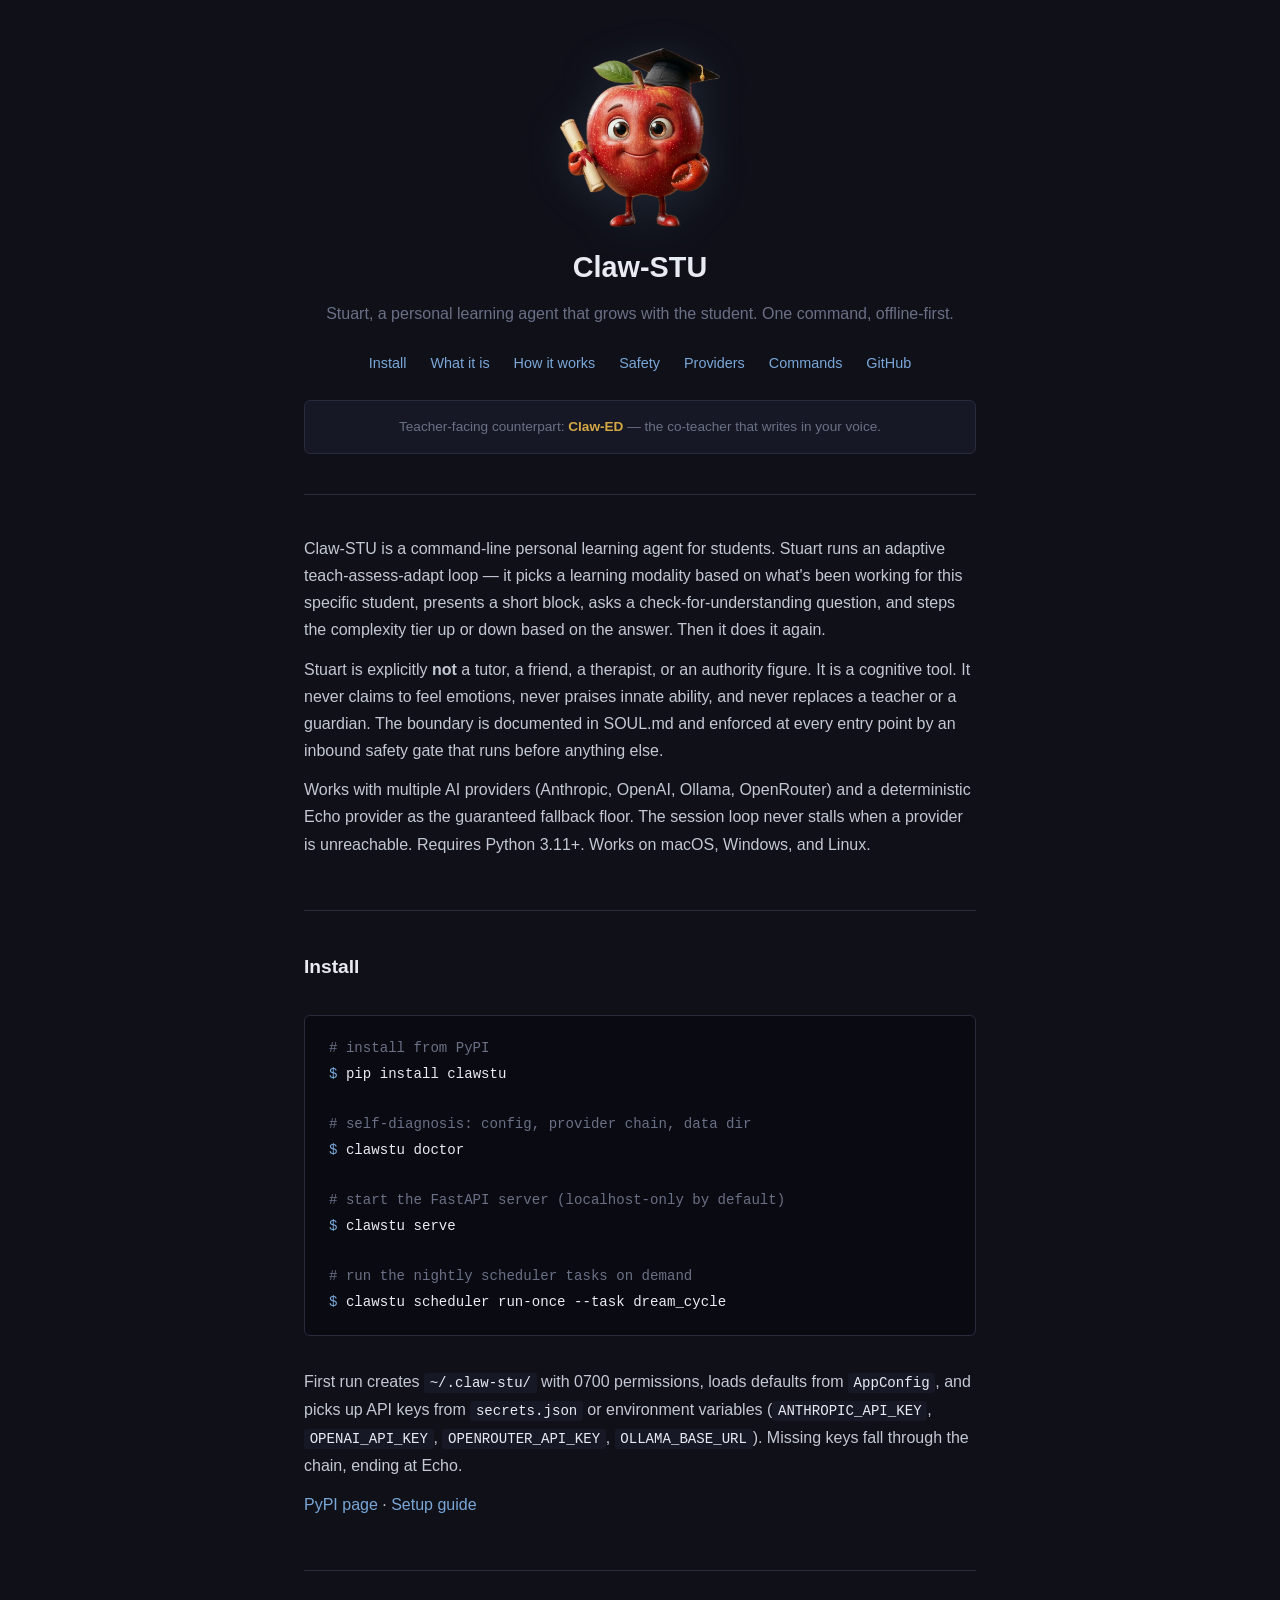
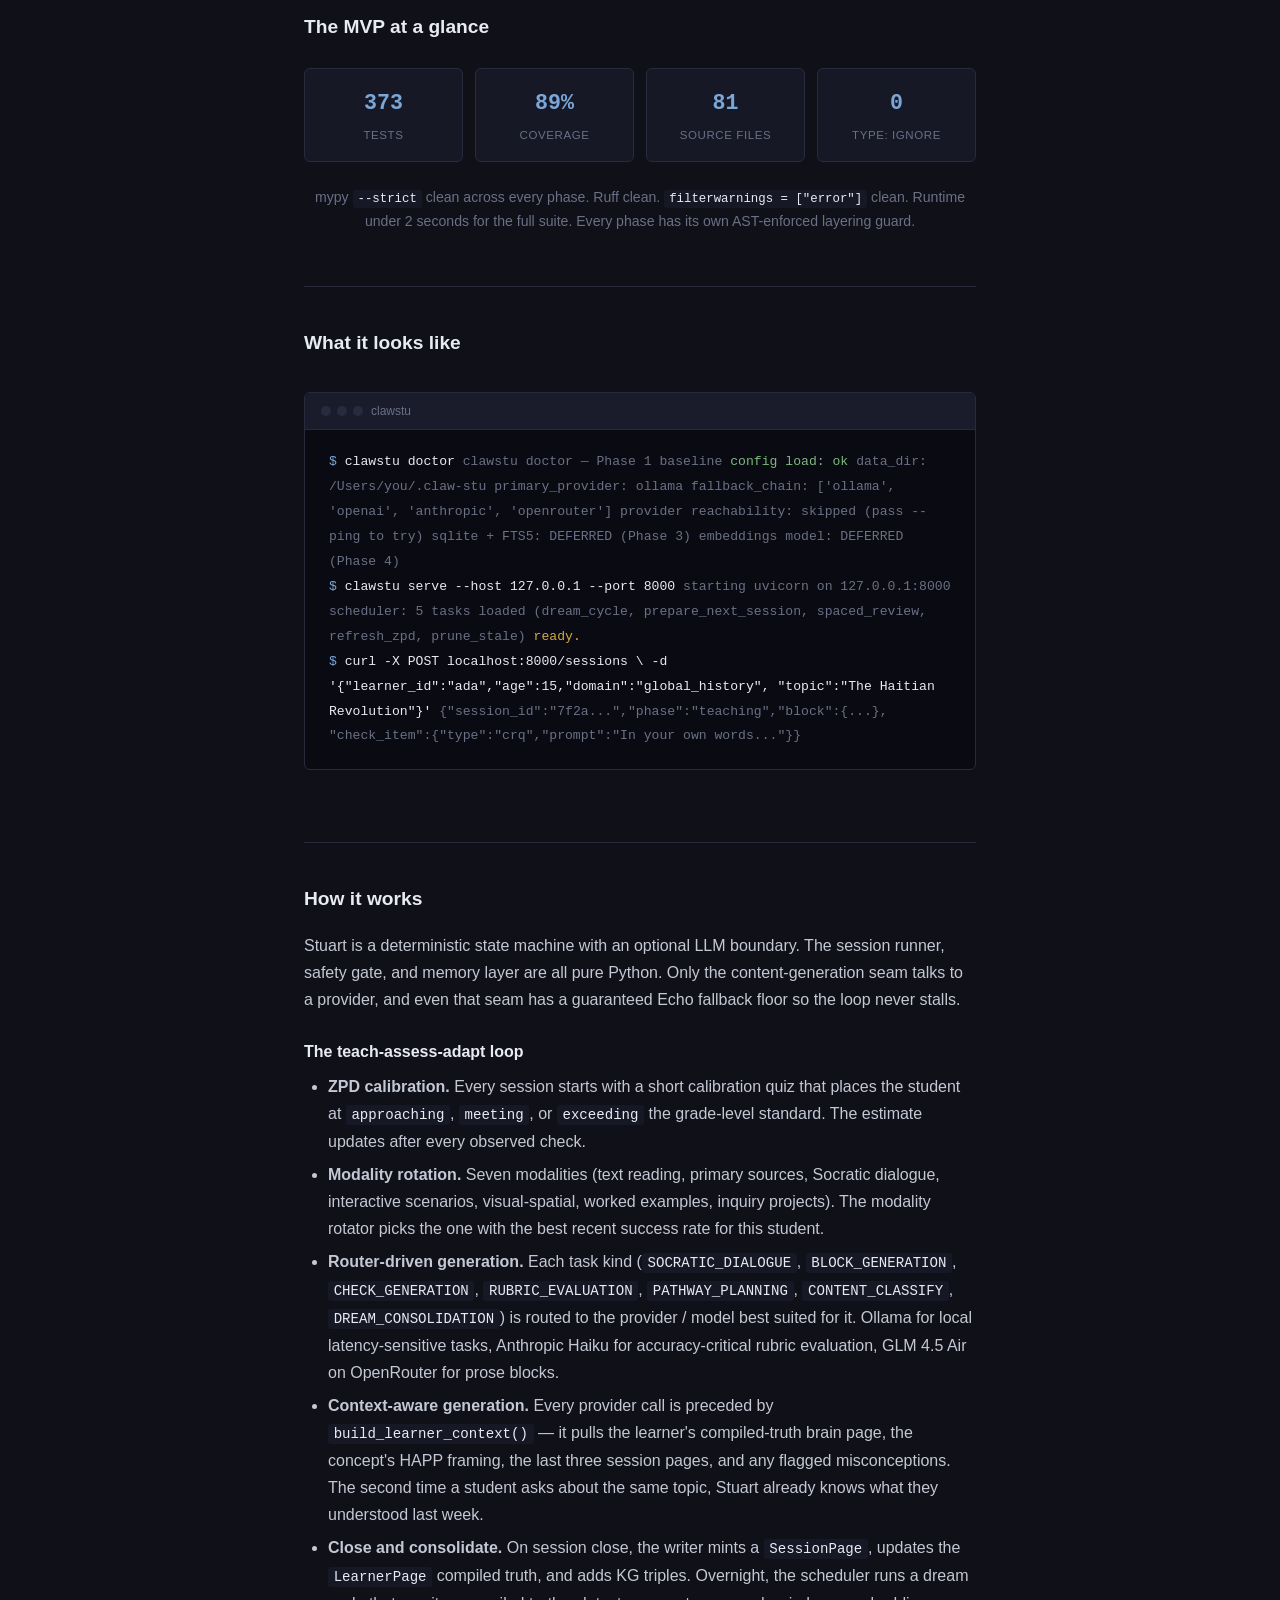
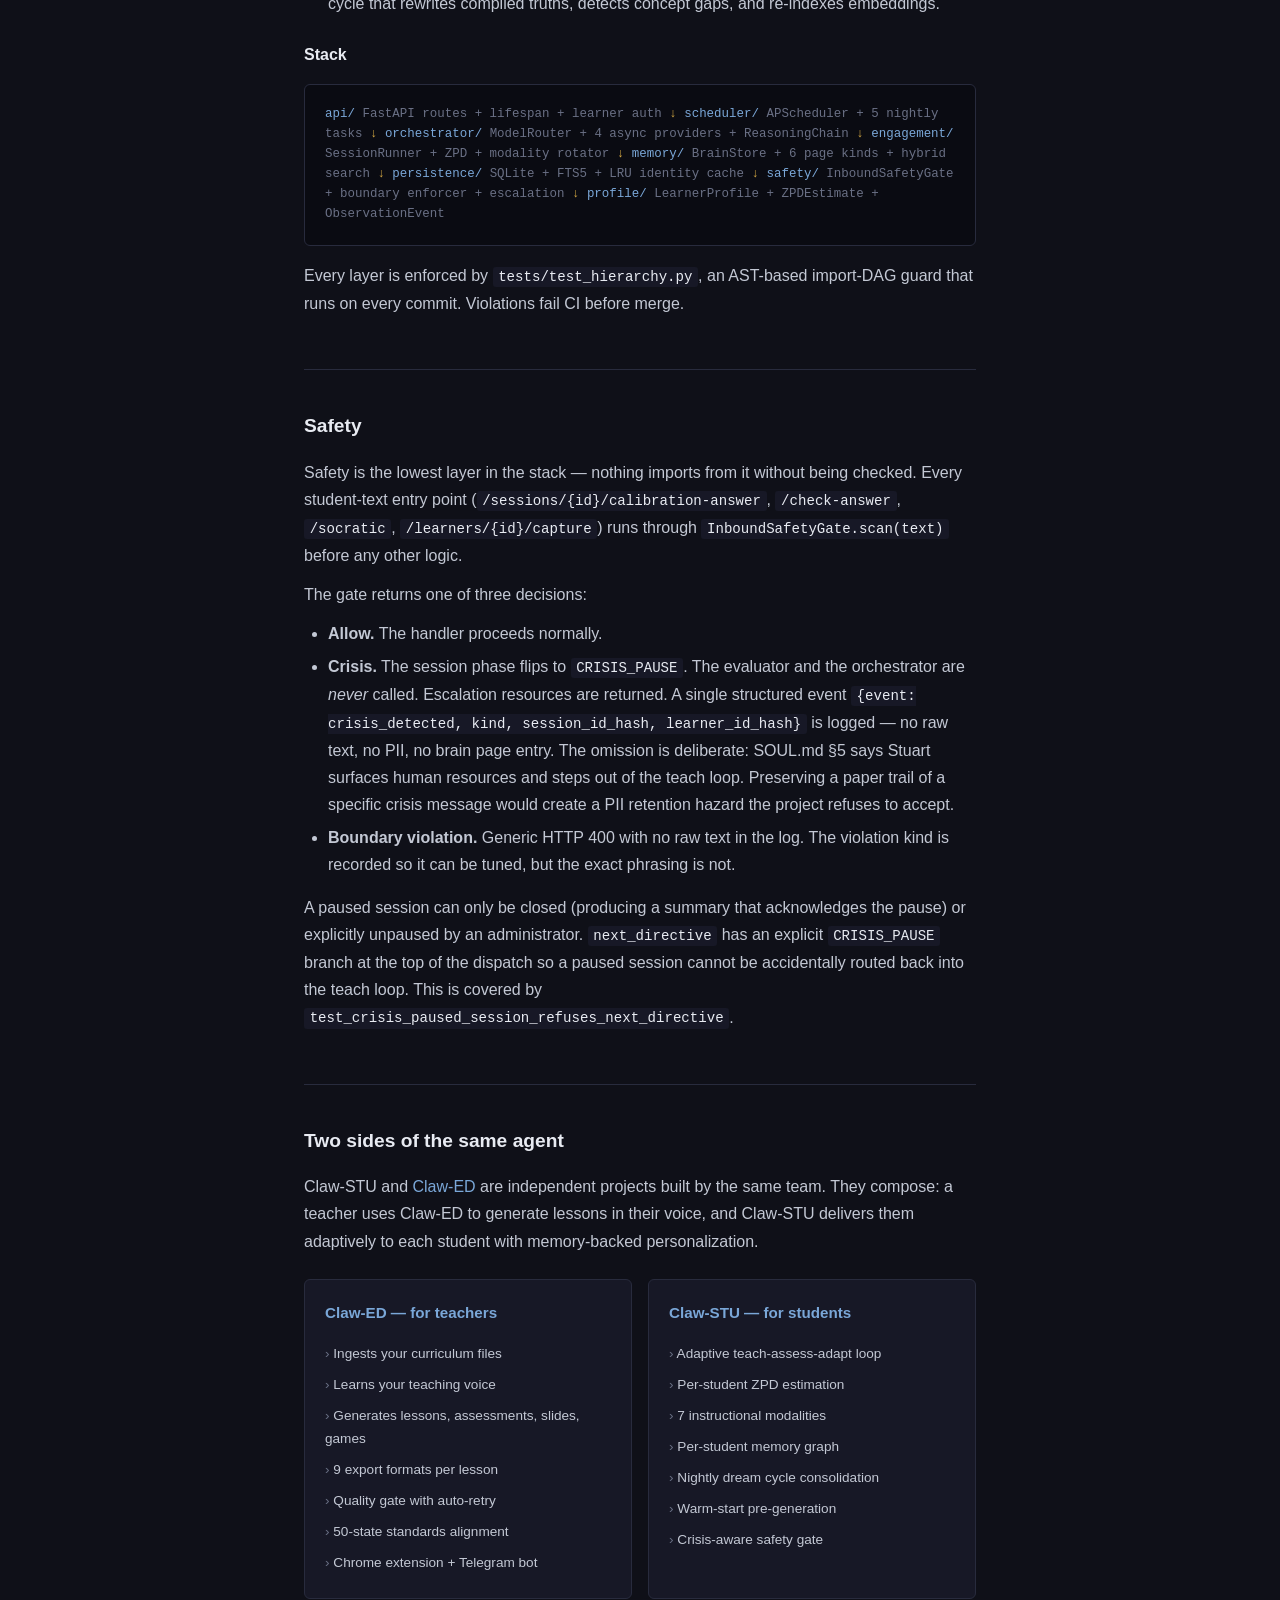
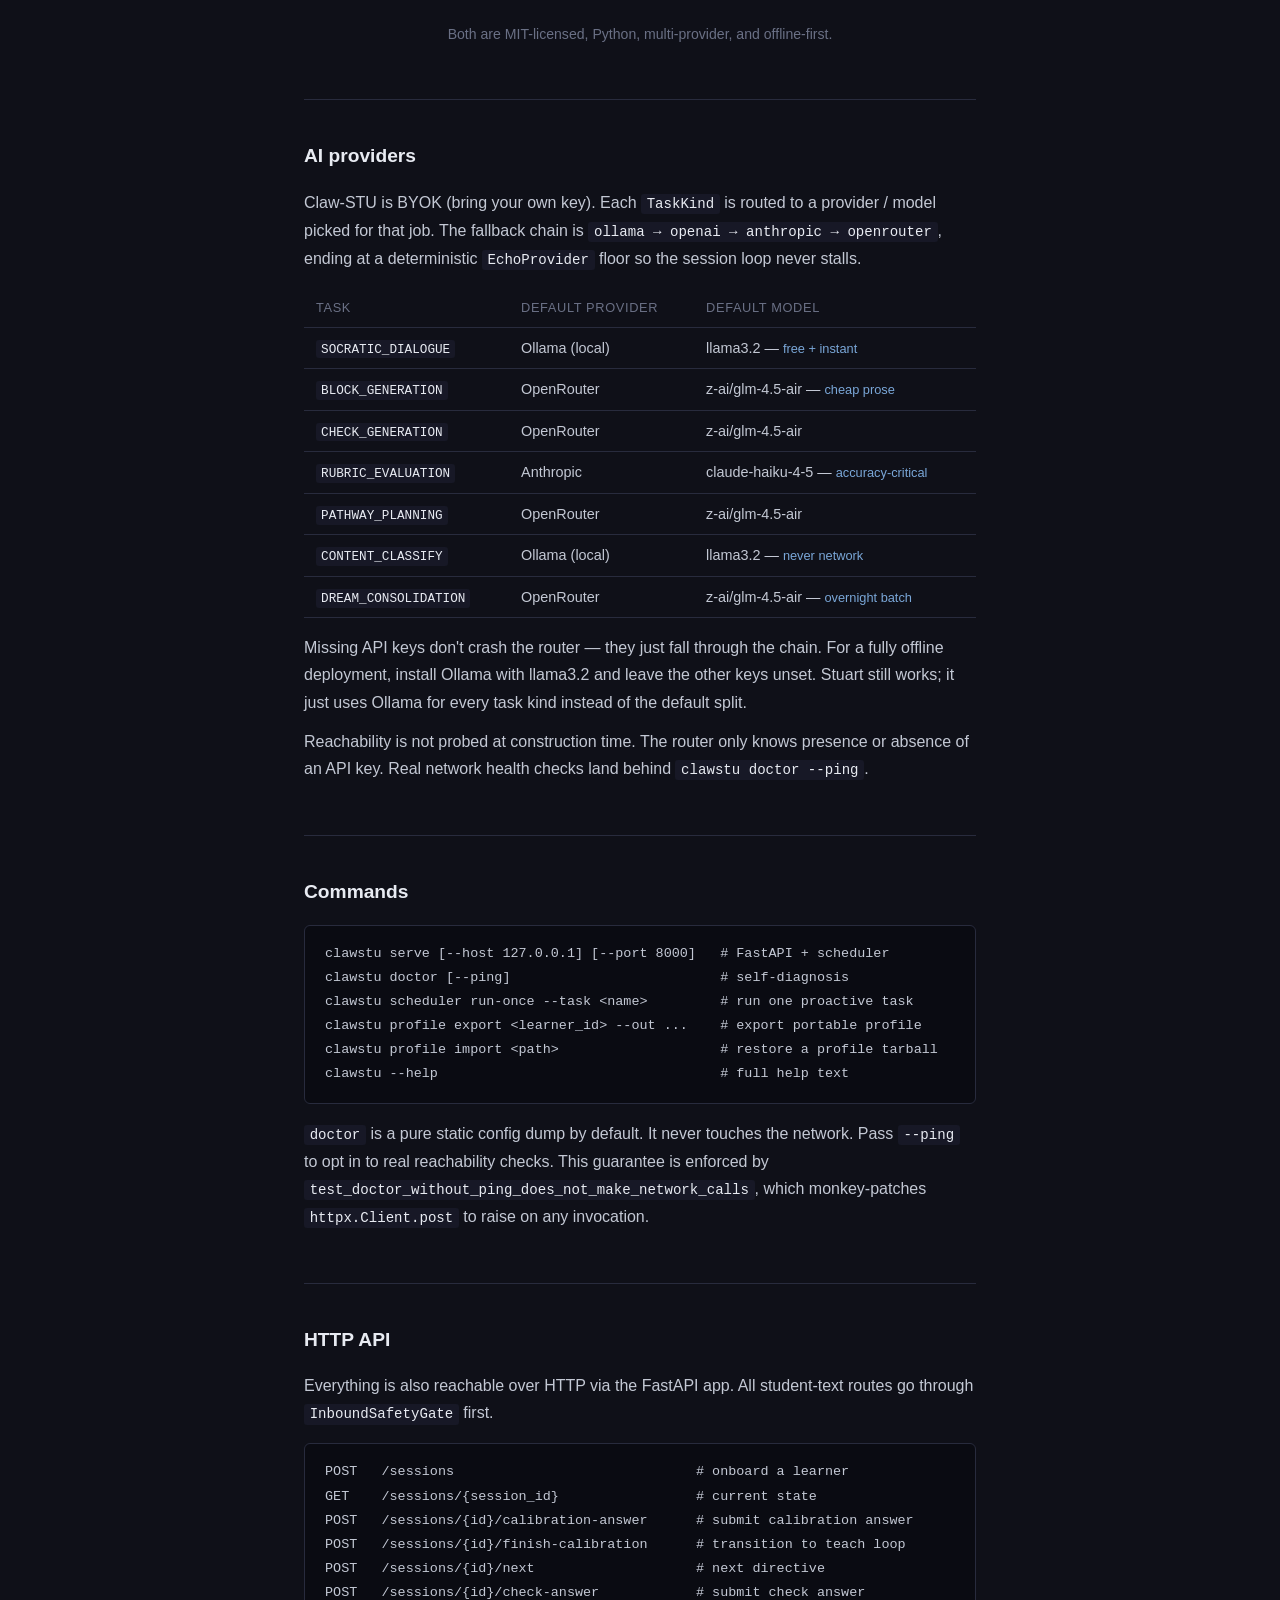
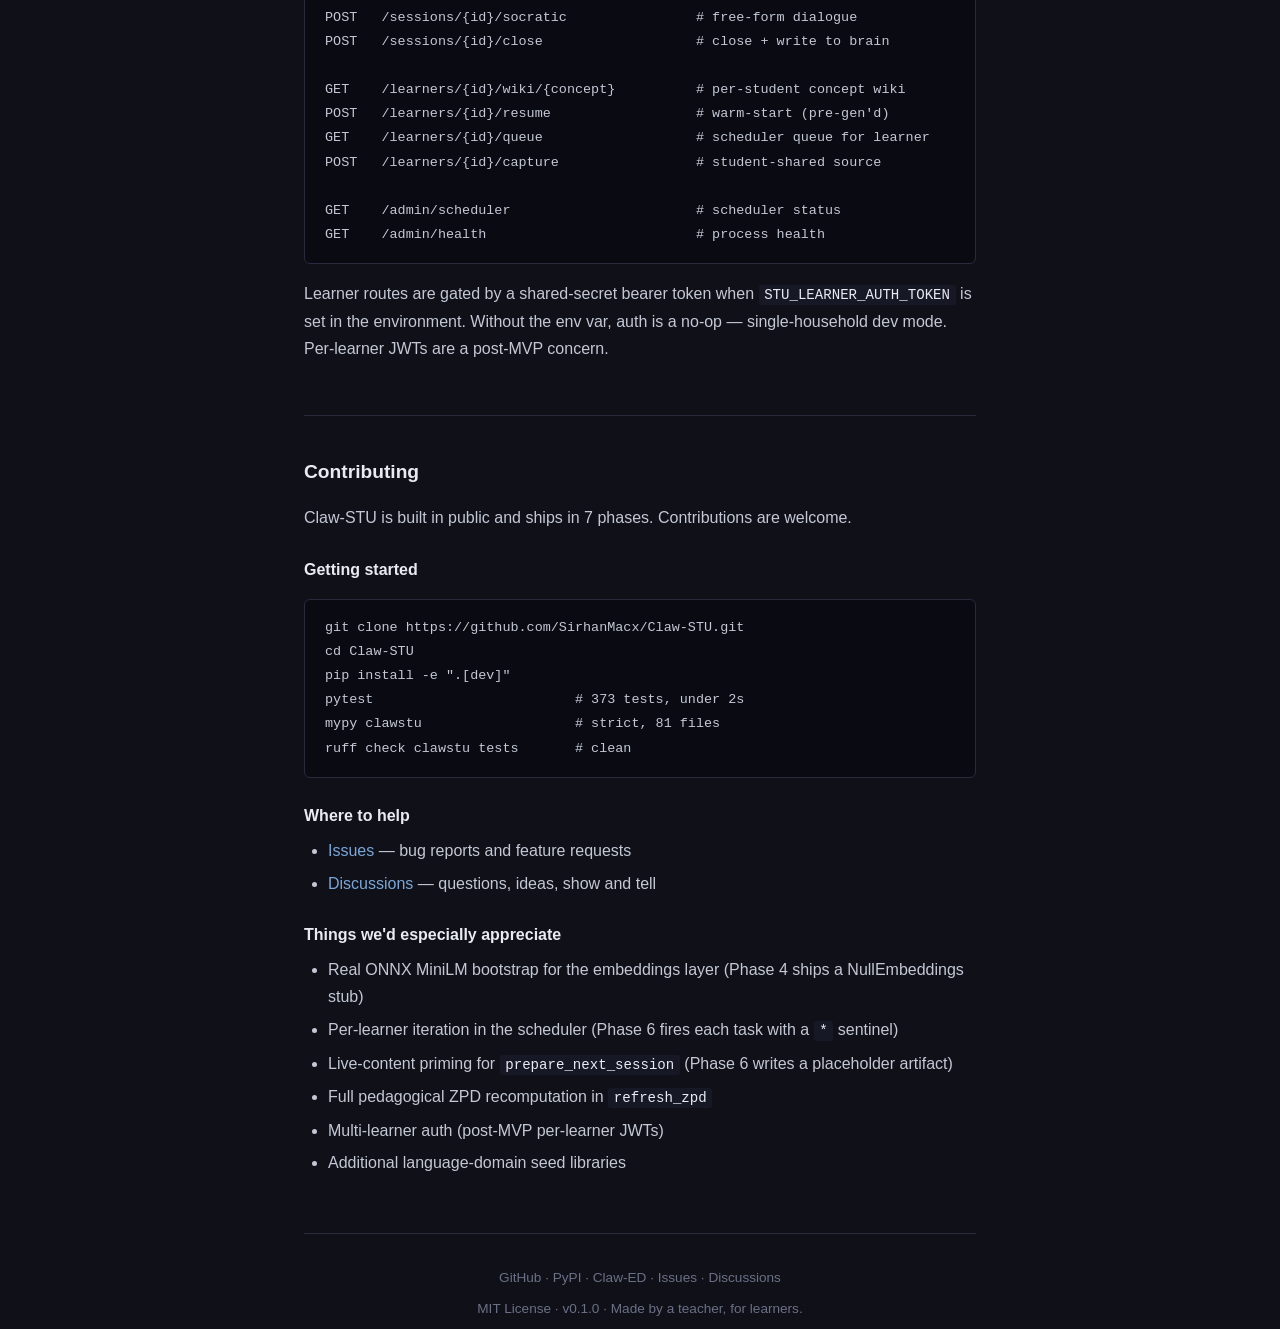
==== commit 5cdd1b5b: "docs: add Stuart mascot — apple scholar with diploma + crab claw Ships docs/stu-mascot.png (581x651 " ====
--- a/docs/index.html
+++ b/docs/index.html
@@ -14,13 +14,17 @@
 <meta property="og:url" content="https://sirhanmacx.github.io/Claw-STU/">
 <meta property="og:title" content="Claw-STU -- Open Source Personal Learning Agent">
 <meta property="og:description" content="Stuart, a personal learning agent that grows with the student. Adaptive, memory-backed, multi-provider. MIT licensed.">
-<meta property="og:image" content="https://sirhanmacx.github.io/Claw-STU/og-image.png">
+<meta property="og:image" content="https://sirhanmacx.github.io/Claw-STU/stu-mascot.png">
+<meta property="og:image:width" content="581">
+<meta property="og:image:height" content="651">
+<meta property="og:image:alt" content="Stuart, the Claw-STU mascot — a red apple wearing a graduation cap, holding a diploma, with a crab claw for a hand">
 
 <!-- Twitter -->
 <meta name="twitter:card" content="summary_large_image">
 <meta name="twitter:title" content="Claw-STU -- Open Source Personal Learning Agent">
 <meta name="twitter:description" content="Stuart, a personal learning agent that grows with the student. MIT licensed.">
-<meta name="twitter:image" content="https://sirhanmacx.github.io/Claw-STU/og-image.png">
+<meta name="twitter:image" content="https://sirhanmacx.github.io/Claw-STU/stu-mascot.png">
+<meta name="twitter:image:alt" content="Stuart, the Claw-STU mascot — a red apple scholar with a graduation cap, diploma, and crab claw">
 
 <!-- Schema.org -->
 <script type="application/ld+json">
@@ -30,6 +34,7 @@
   "name": "Claw-STU",
   "description": "Open source personal learning agent for students. Adaptive teach-assess-adapt loop, per-student memory graph, nightly dream-cycle consolidation, crisis-aware safety gate. Multi-provider (Anthropic, OpenAI, Ollama, OpenRouter). Python, MIT licensed.",
   "url": "https://sirhanmacx.github.io/Claw-STU/",
+  "image": "https://sirhanmacx.github.io/Claw-STU/stu-mascot.png",
   "applicationCategory": "EducationalApplication",
   "operatingSystem": "macOS, Windows, Linux",
   "offers": { "@type": "Offer", "price": "0", "priceCurrency": "USD" },
@@ -147,20 +152,11 @@
 }
 
 header .mascot {
-  width: 120px;
-  height: 120px;
+  width: 160px;
+  height: auto;
   margin: 0 auto 1rem;
-  border-radius: 50%;
-  background: linear-gradient(135deg, var(--bg-alt), var(--border));
-  display: flex;
-  align-items: center;
-  justify-content: center;
-  font-size: 3rem;
-  font-weight: 700;
-  color: var(--accent);
-  font-family: var(--mono);
-  border: 2px solid var(--border);
-  box-shadow: 0 4px 20px rgba(122, 167, 216, 0.12);
+  display: block;
+  filter: drop-shadow(0 6px 20px rgba(122, 167, 216, 0.15));
 }
 
 header h1 {
@@ -473,7 +469,7 @@
 
 <!-- ── Header ─────────────────────────────────────── -->
 <header>
-  <div class="mascot">STU</div>
+  <img class="mascot" src="stu-mascot.png" alt="Stuart, the Claw-STU mascot — a red apple wearing a graduation cap, holding a diploma, with a crab claw for a hand">
   <h1>Claw-STU</h1>
   <p class="tagline">Stuart, a personal learning agent that grows with the student. One command, offline-first.</p>
   <nav>
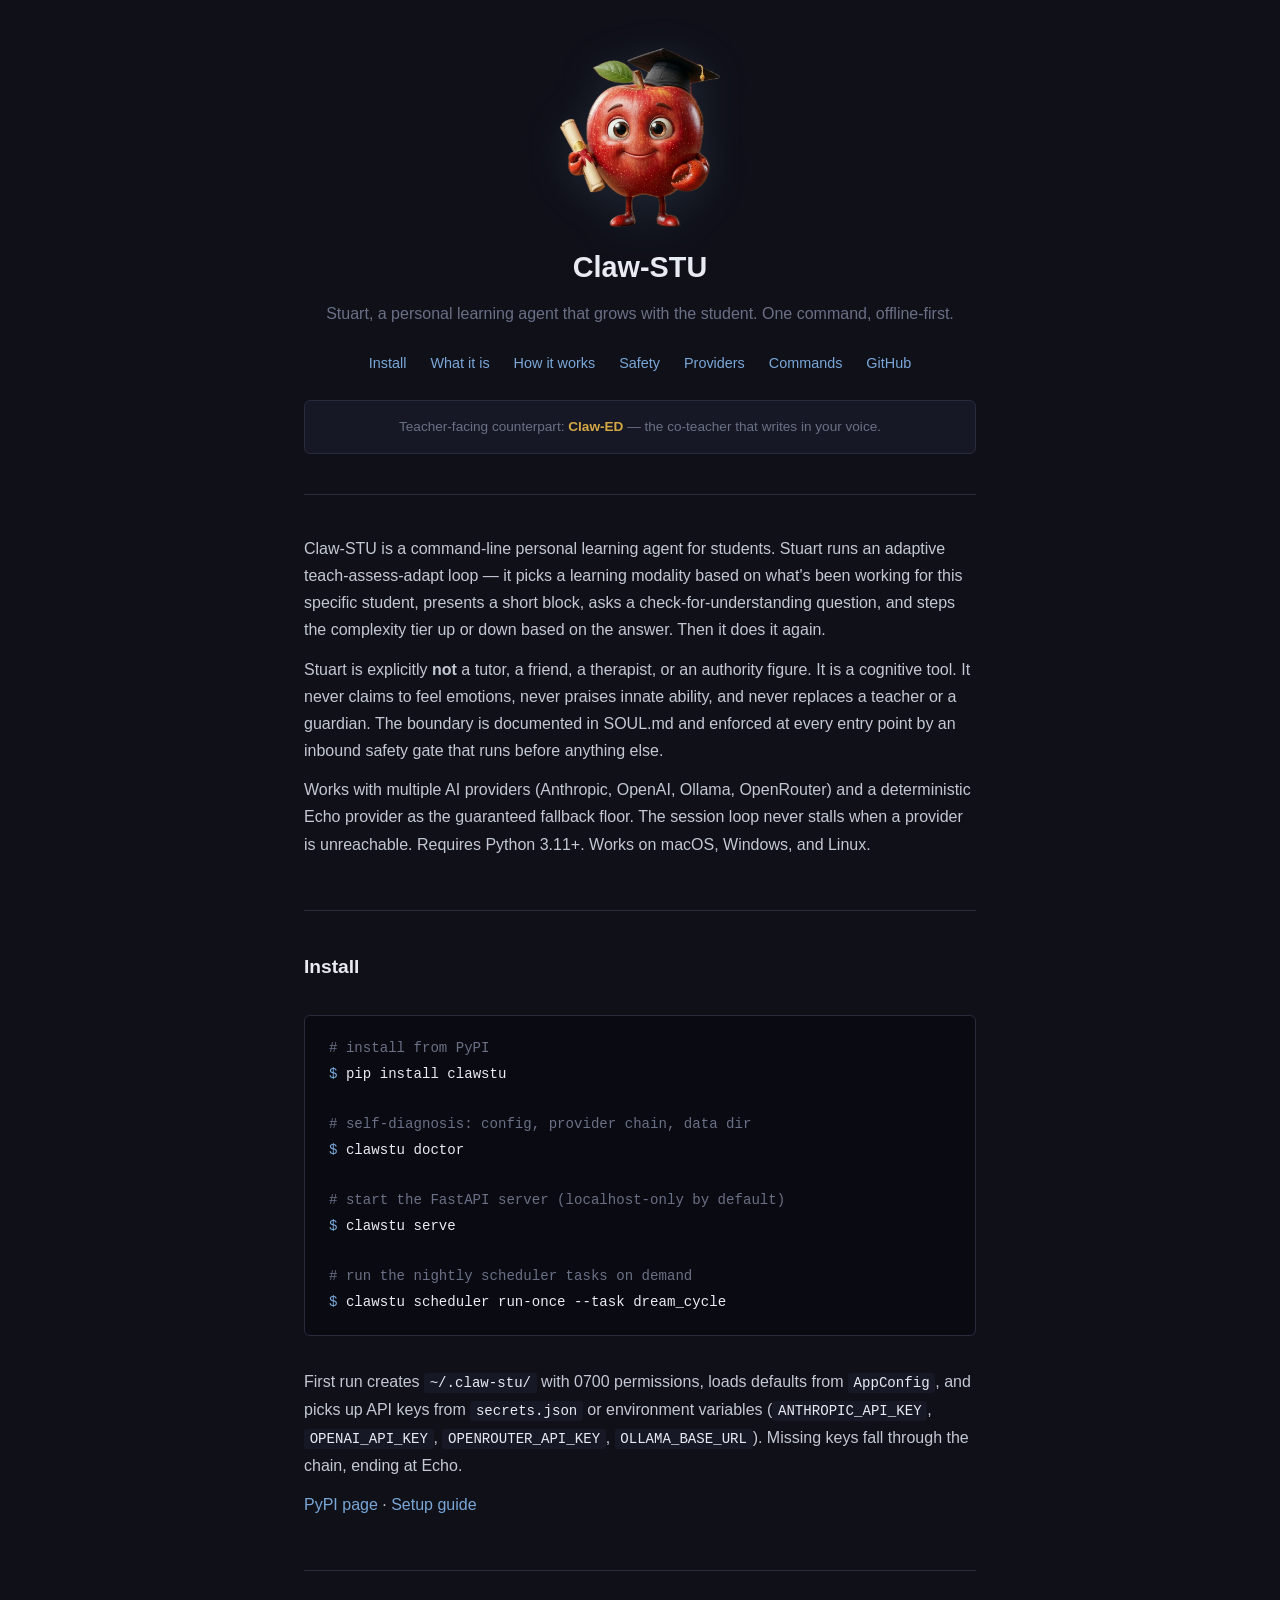
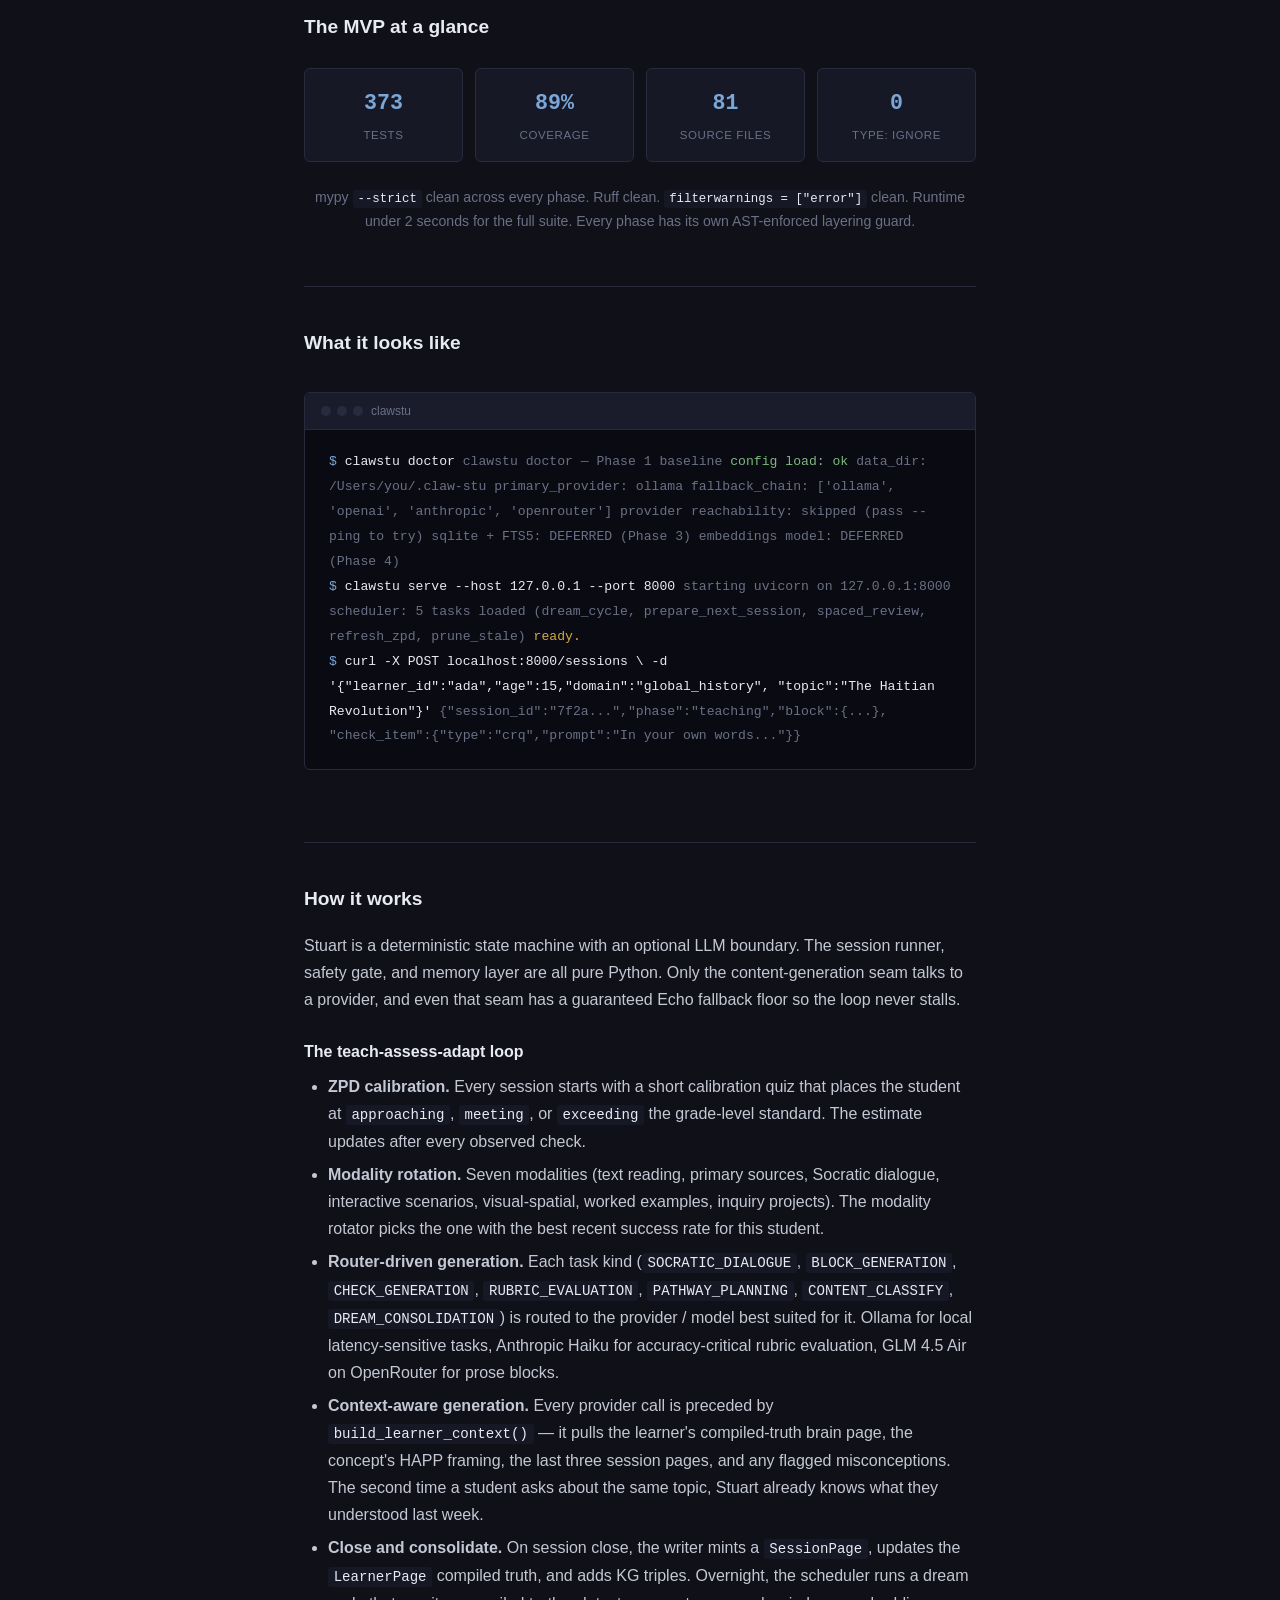
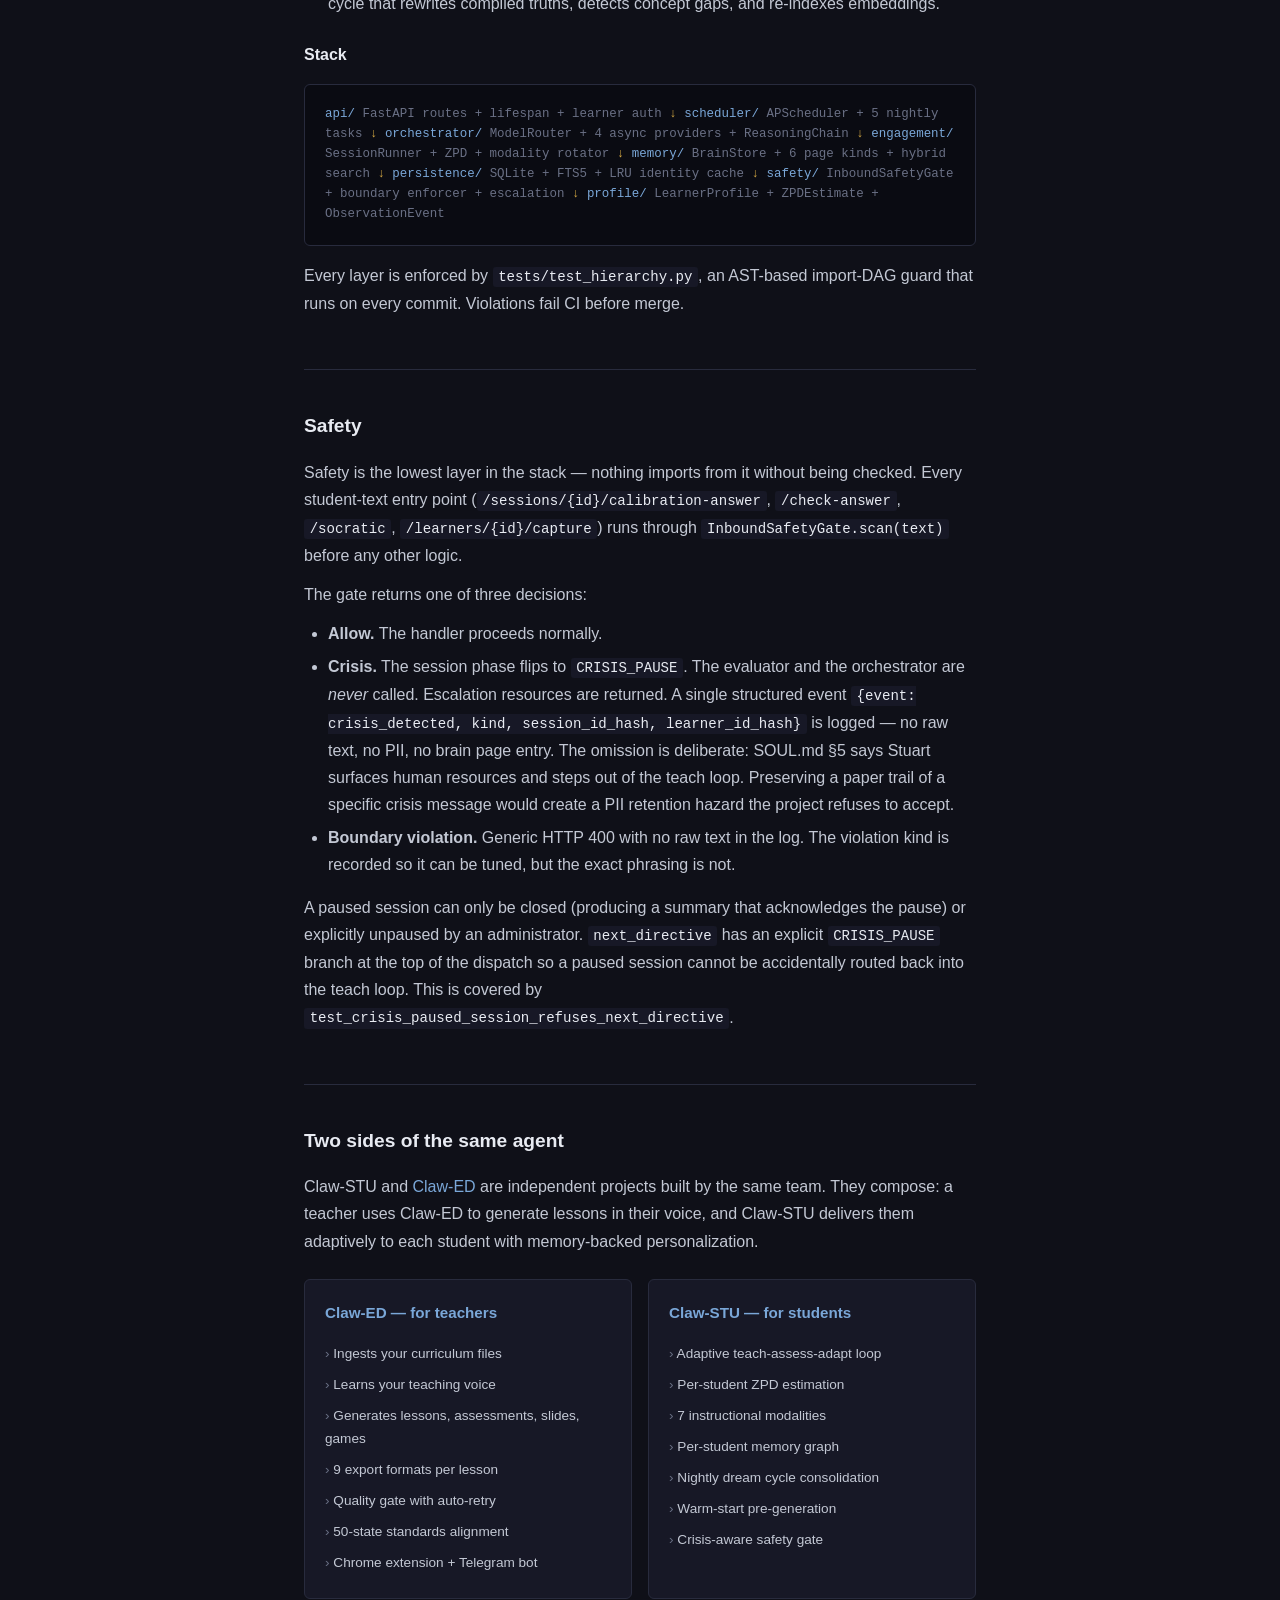
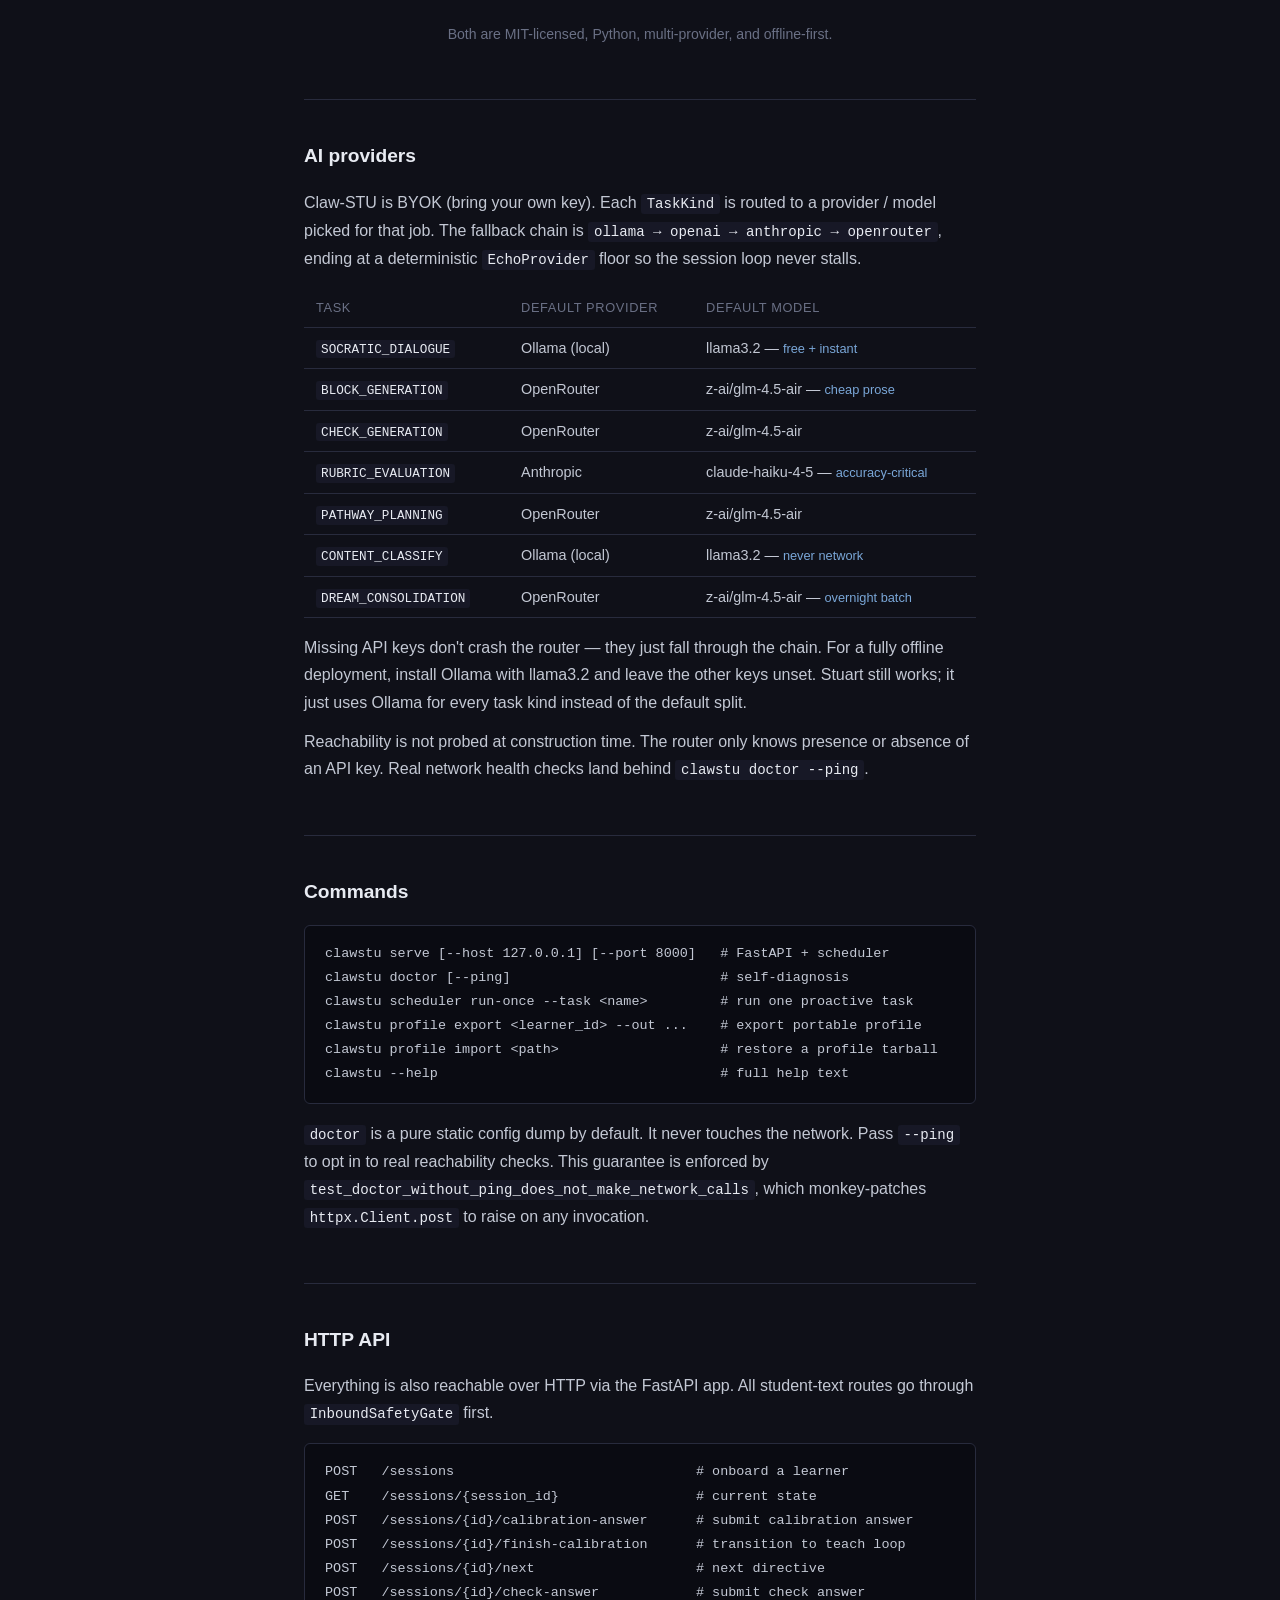
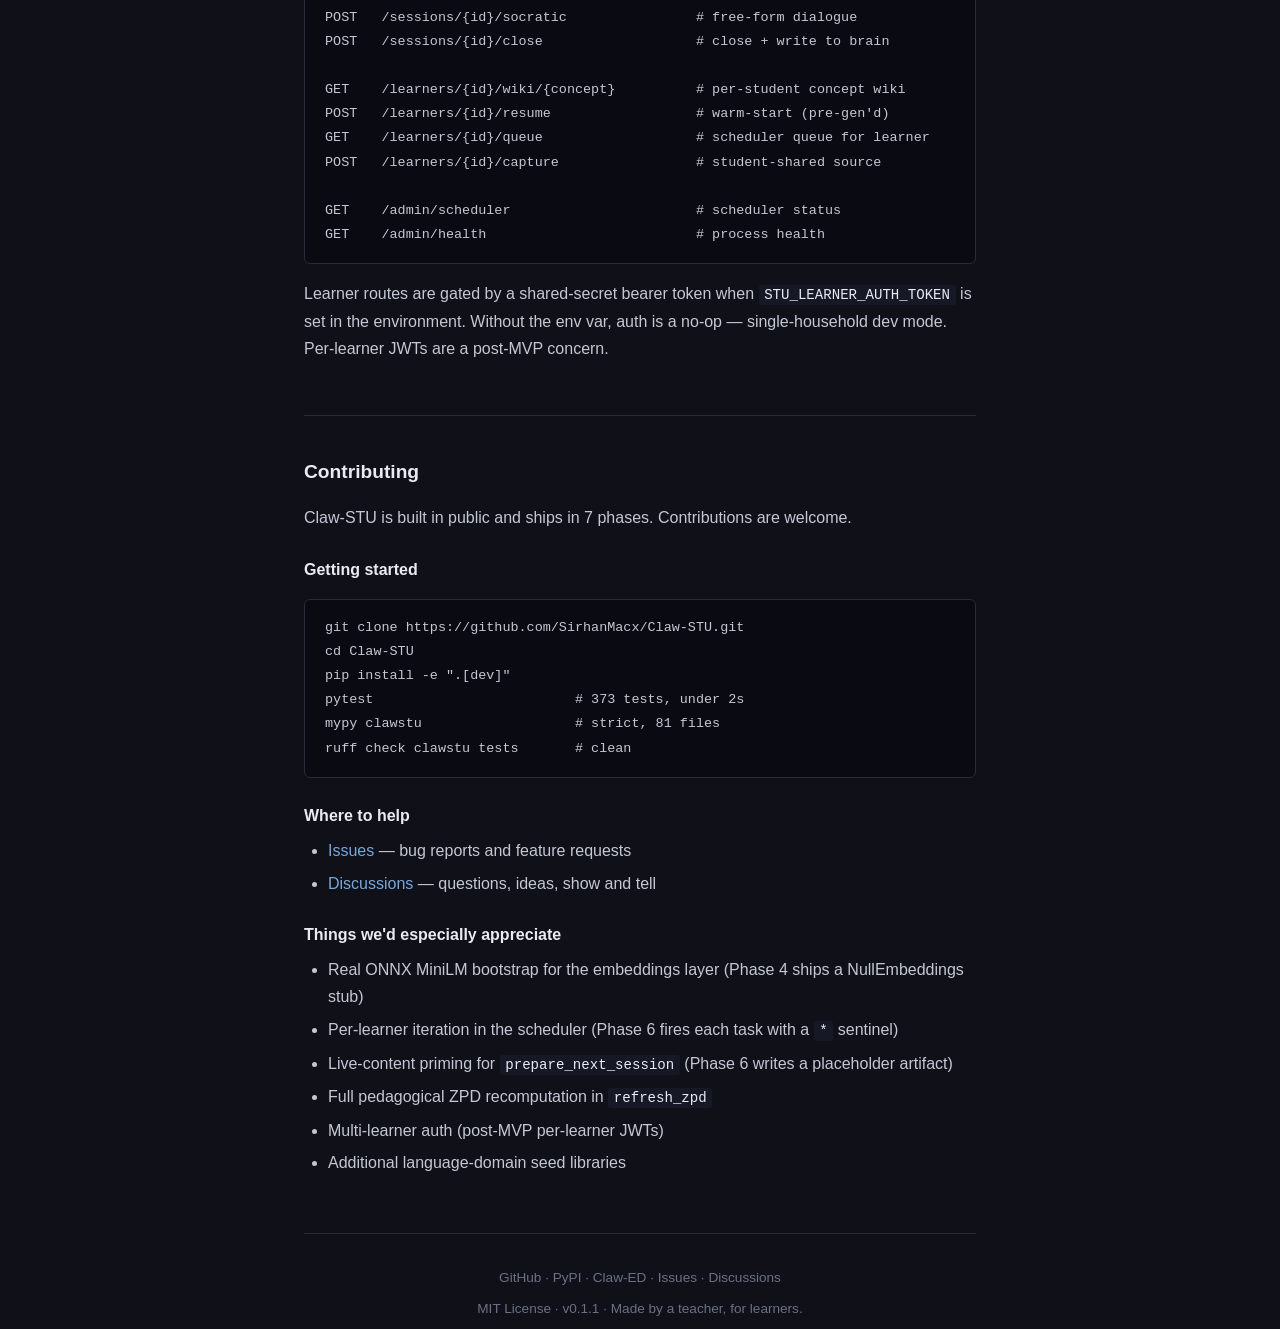
==== commit adf7706e: "docs: bump landing page version badge to 0.1.1 Reflects the actual PyPI release shipped today. v0.1." ====
--- a/docs/index.html
+++ b/docs/index.html
@@ -38,7 +38,7 @@
   "applicationCategory": "EducationalApplication",
   "operatingSystem": "macOS, Windows, Linux",
   "offers": { "@type": "Offer", "price": "0", "priceCurrency": "USD" },
-  "softwareVersion": "0.1.0",
+  "softwareVersion": "0.1.1",
   "author": {
     "@type": "Organization",
     "name": "Claw-STU",
@@ -920,7 +920,7 @@
     <a href="https://github.com/SirhanMacx/Claw-STU/discussions">Discussions</a>
   </p>
   <p style="margin-top: 0.5rem;">
-    MIT License &middot; v0.1.0 &middot; Made by a teacher, for learners.
+    MIT License &middot; v0.1.1 &middot; Made by a teacher, for learners.
   </p>
 </footer>
 
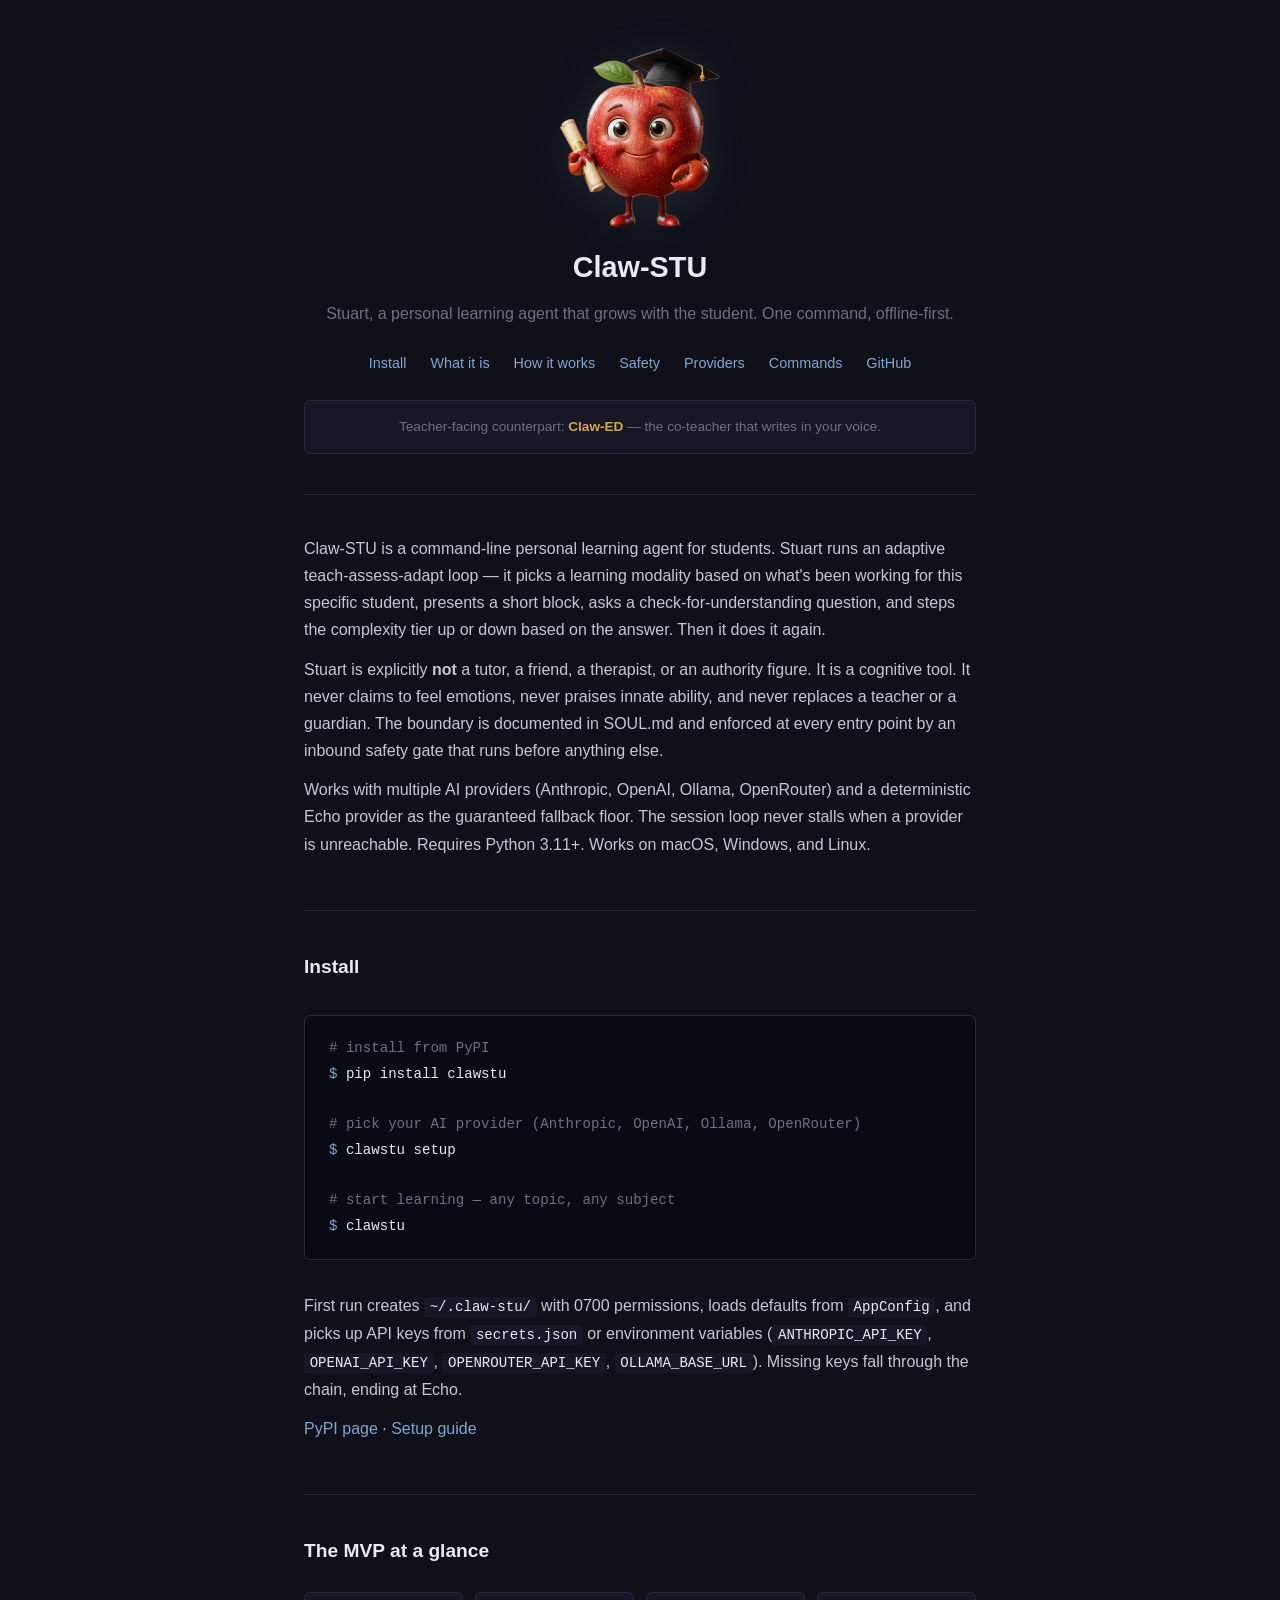
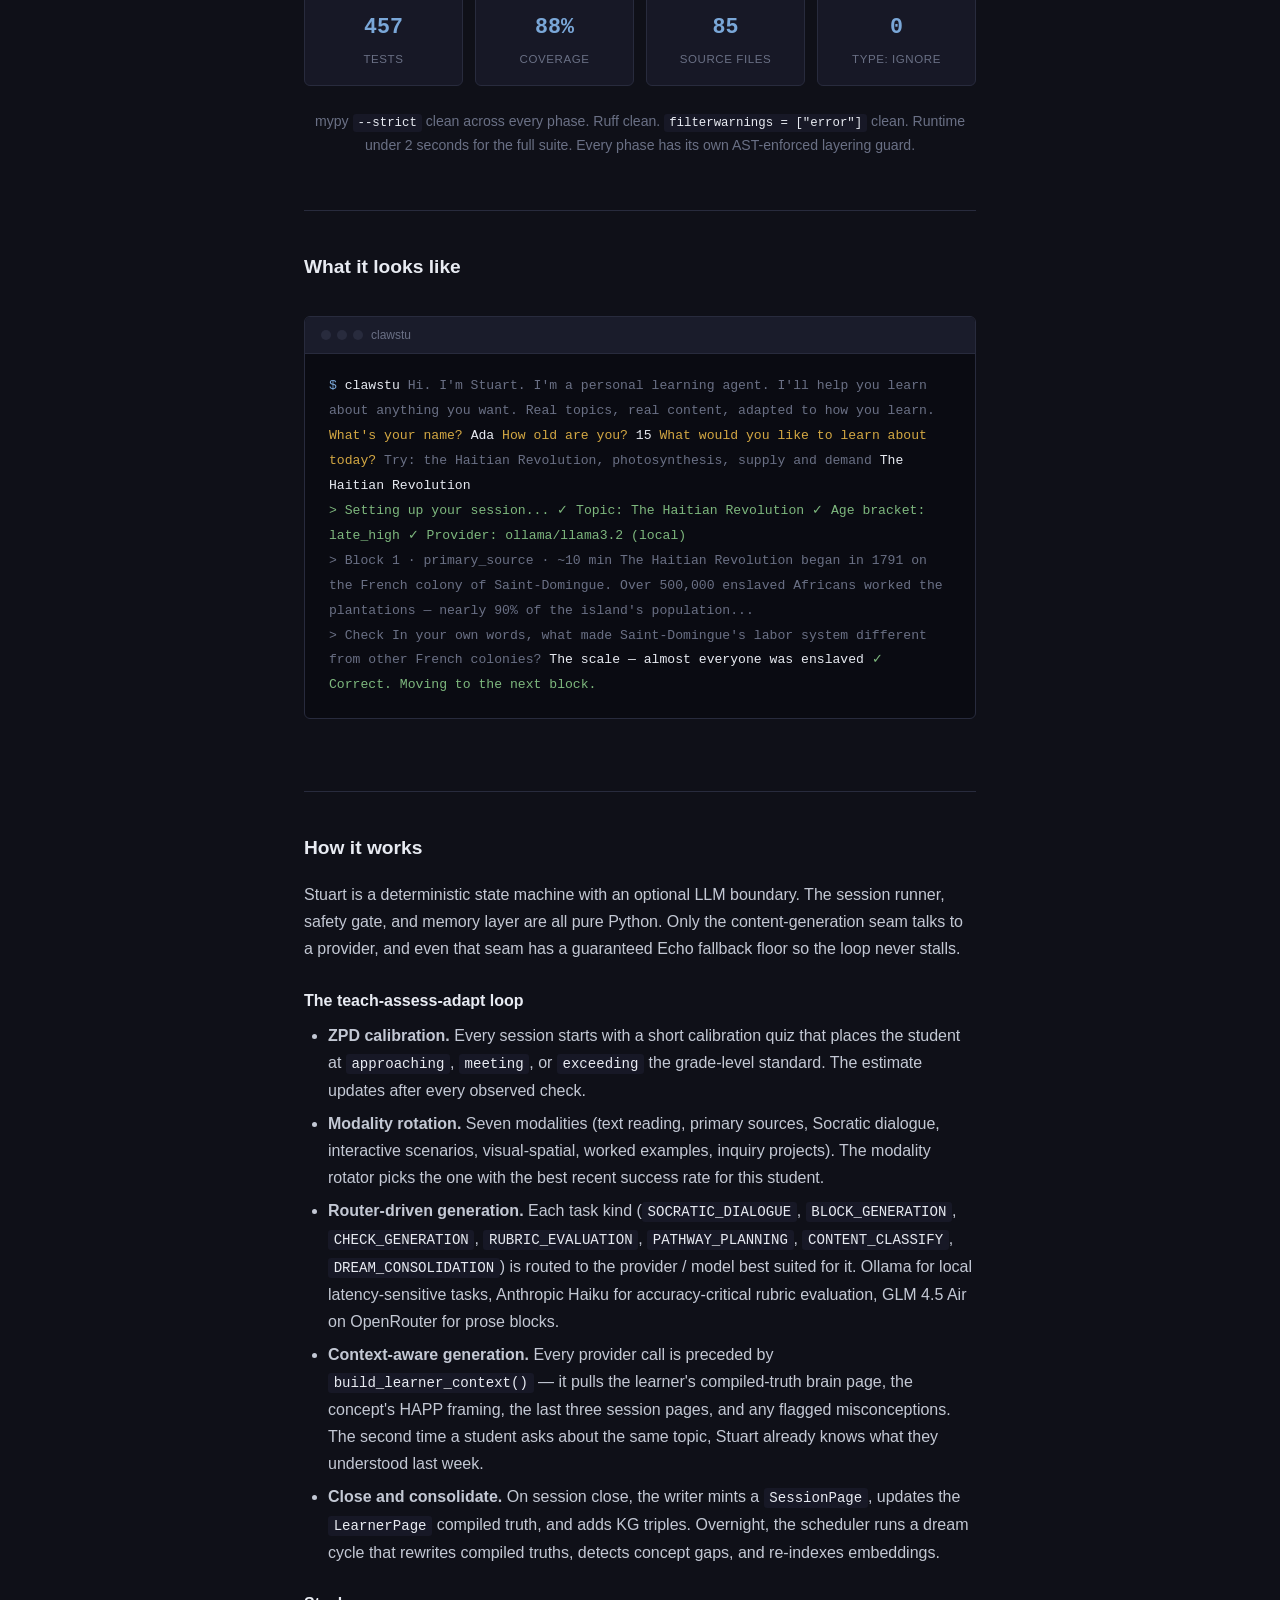
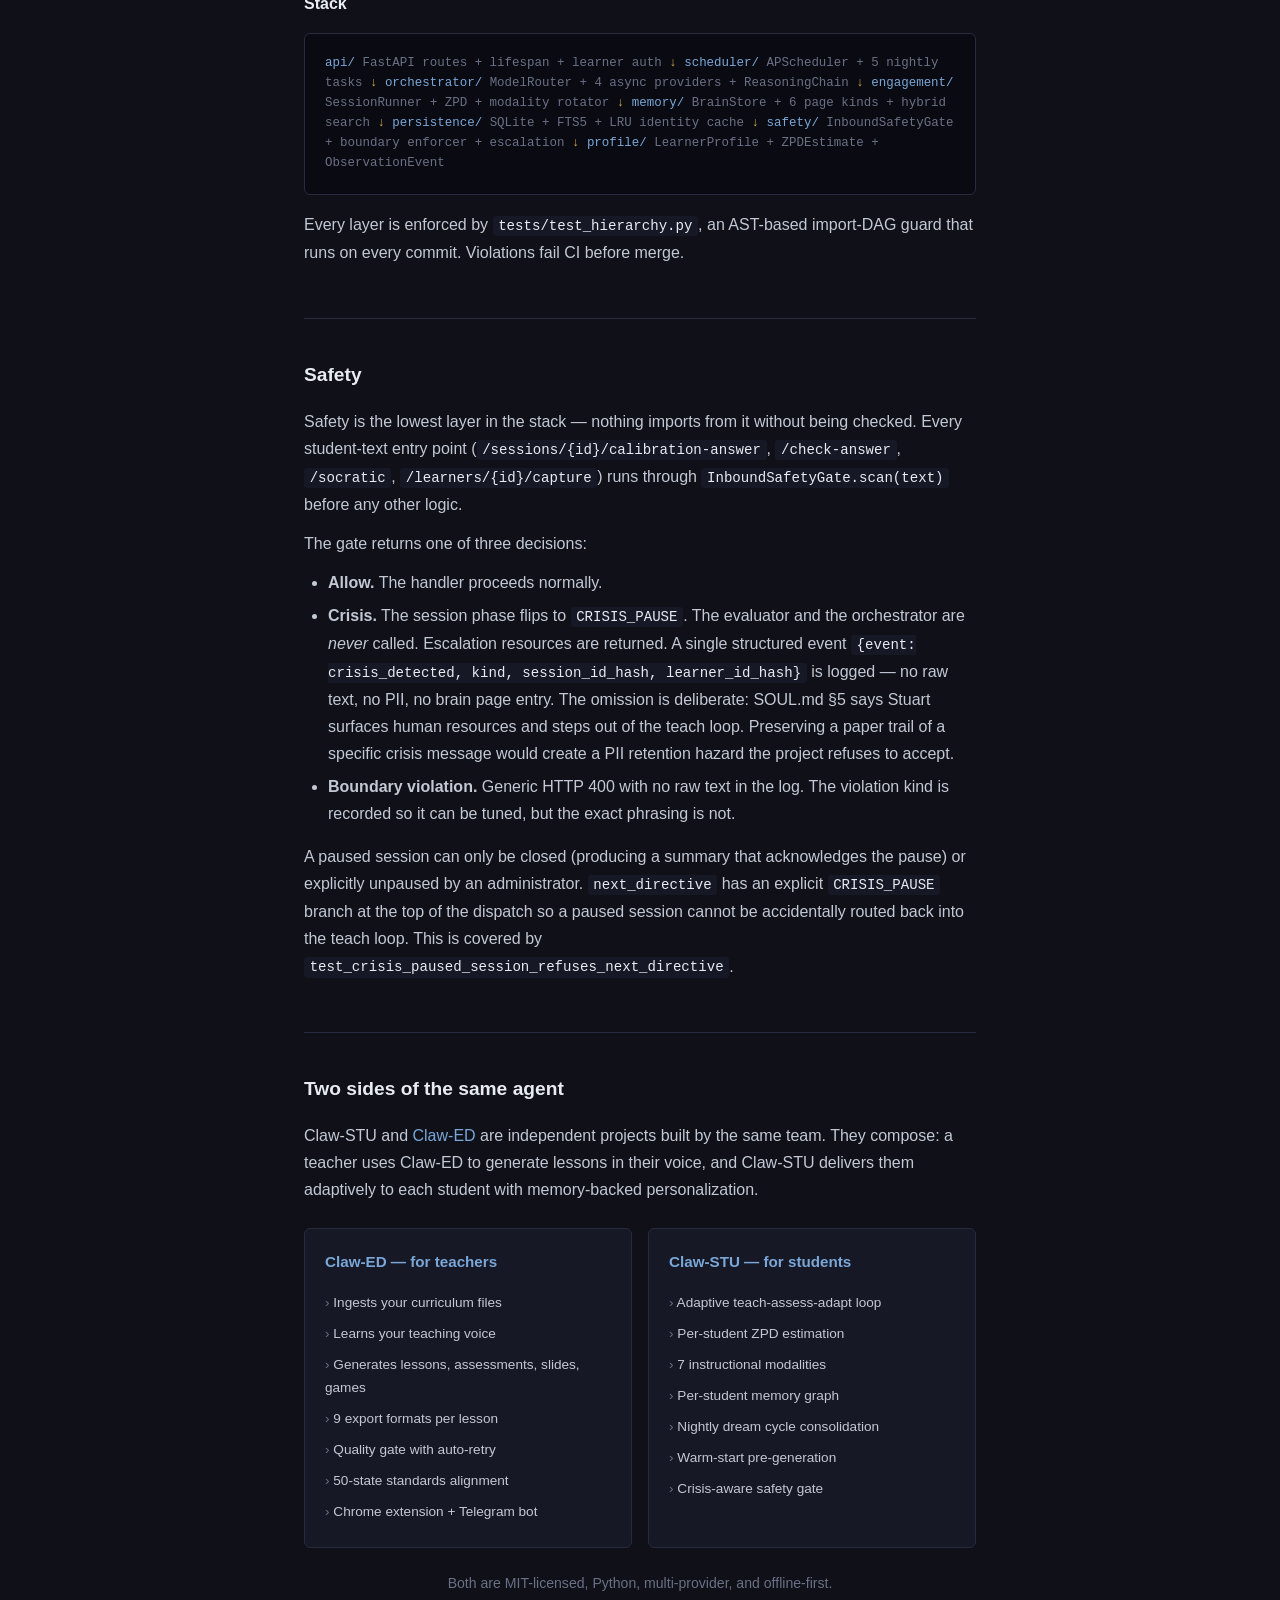
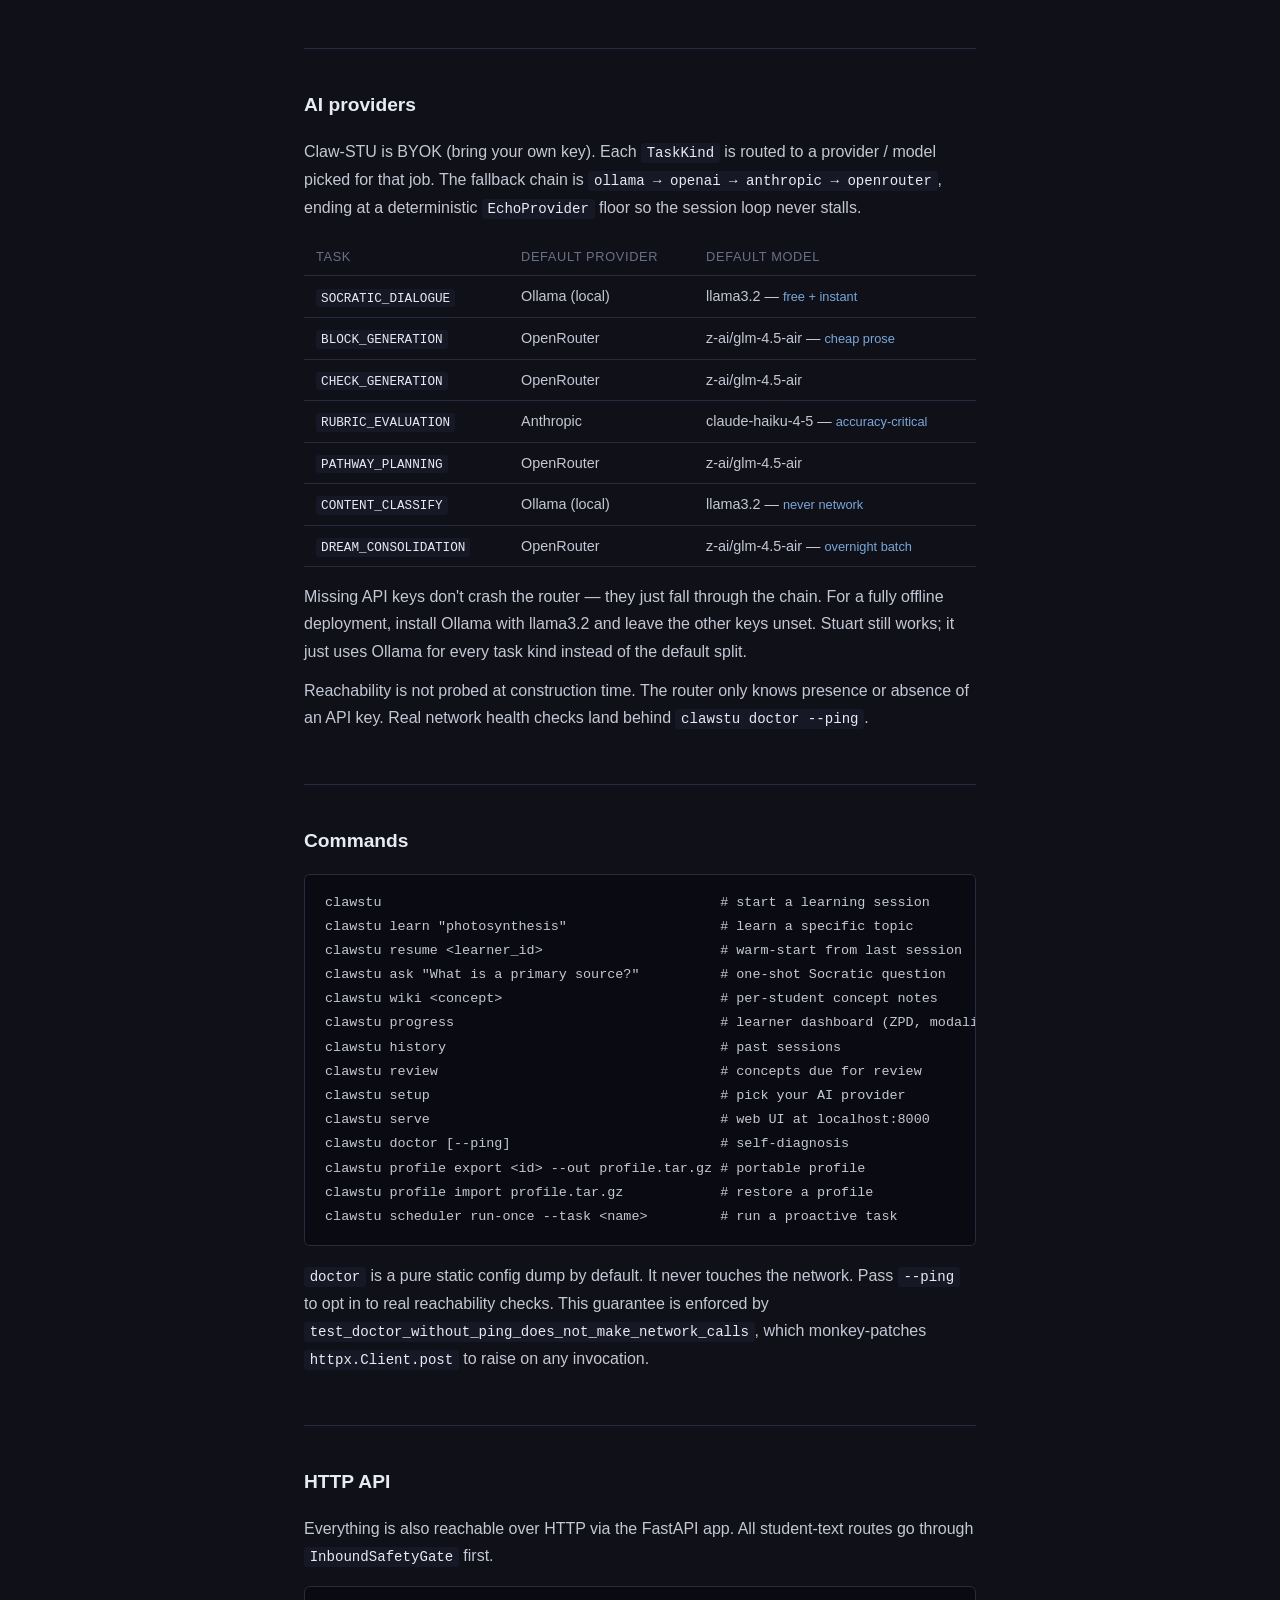
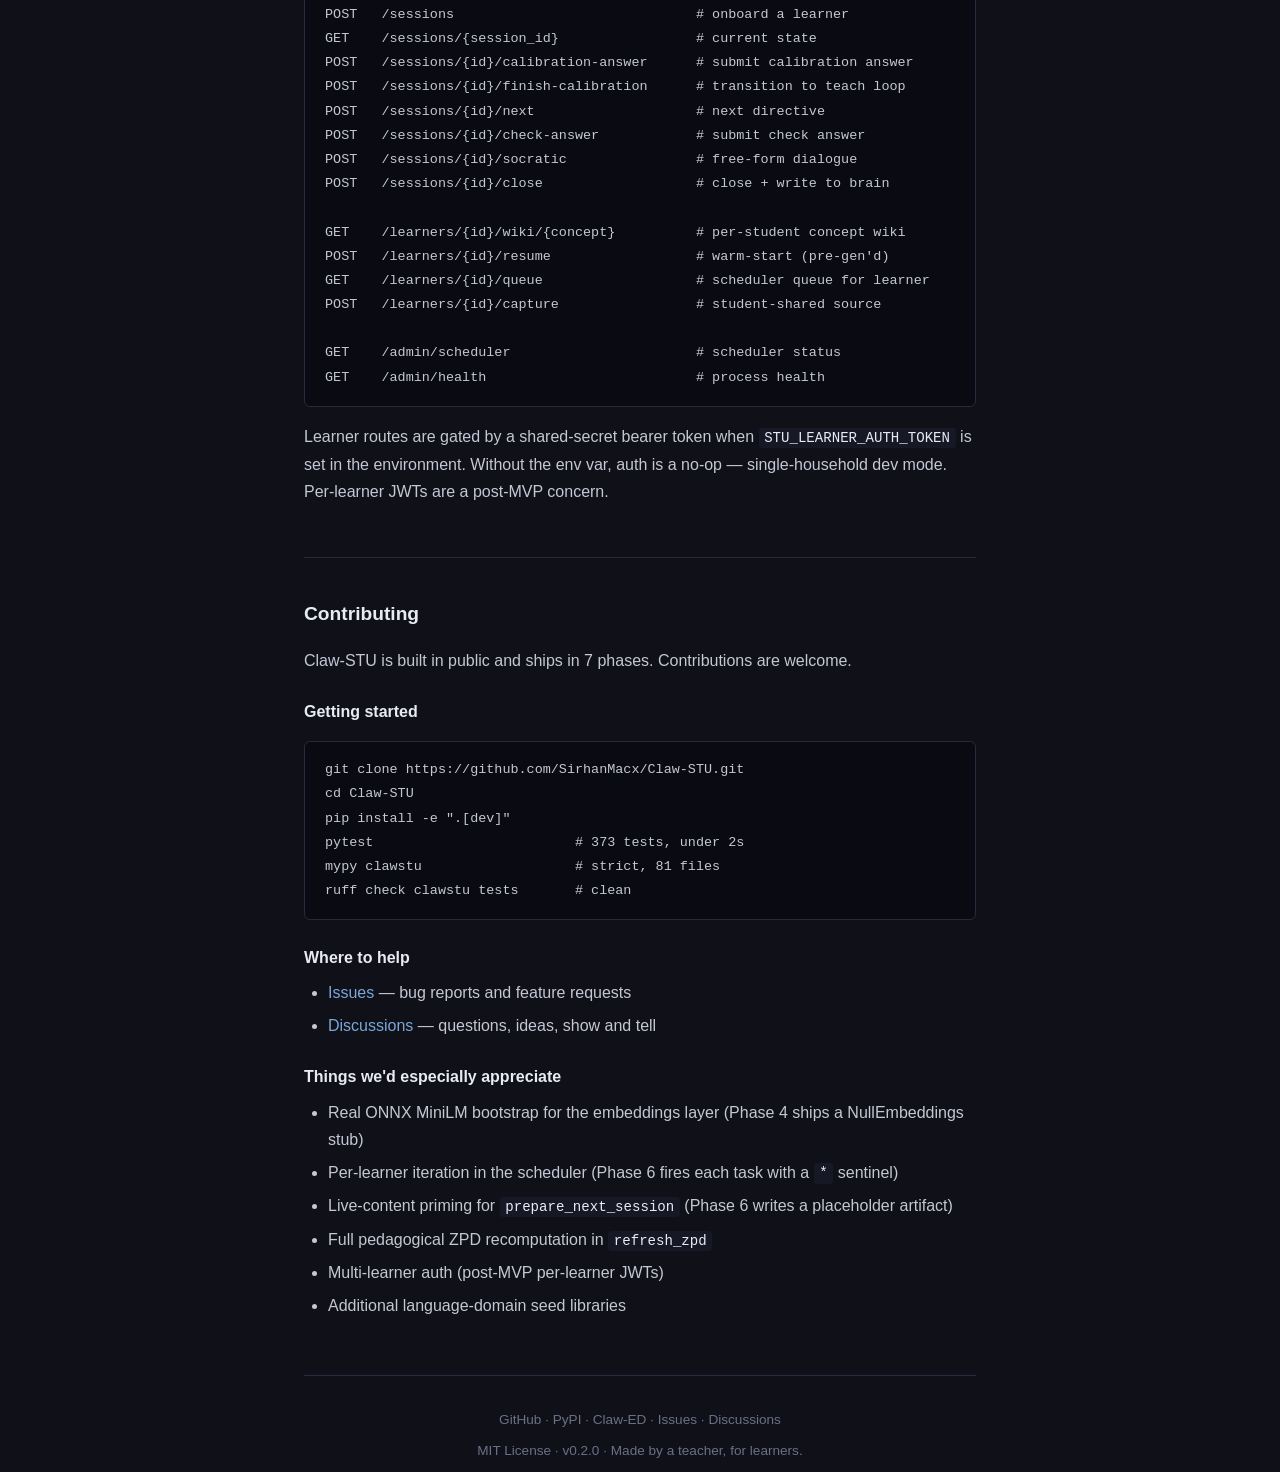
==== commit 11cb4e68: "chore: v0.2.0 — Stuart the learning assistant Phase 8 complete. Claw-STU is now a real learning assi" ====
--- a/docs/index.html
+++ b/docs/index.html
@@ -38,7 +38,7 @@
   "applicationCategory": "EducationalApplication",
   "operatingSystem": "macOS, Windows, Linux",
   "offers": { "@type": "Offer", "price": "0", "priceCurrency": "USD" },
-  "softwareVersion": "0.1.1",
+  "softwareVersion": "0.2.0",
   "author": {
     "@type": "Organization",
     "name": "Claw-STU",
@@ -517,14 +517,11 @@
     <span class="comment"># install from PyPI</span><br>
     <span class="prompt">$ </span><span class="cmd">pip install clawstu</span><br>
     <br>
-    <span class="comment"># self-diagnosis: config, provider chain, data dir</span><br>
-    <span class="prompt">$ </span><span class="cmd">clawstu doctor</span><br>
+    <span class="comment"># pick your AI provider (Anthropic, OpenAI, Ollama, OpenRouter)</span><br>
+    <span class="prompt">$ </span><span class="cmd">clawstu setup</span><br>
     <br>
-    <span class="comment"># start the FastAPI server (localhost-only by default)</span><br>
-    <span class="prompt">$ </span><span class="cmd">clawstu serve</span><br>
-    <br>
-    <span class="comment"># run the nightly scheduler tasks on demand</span><br>
-    <span class="prompt">$ </span><span class="cmd">clawstu scheduler run-once --task dream_cycle</span>
+    <span class="comment"># start learning — any topic, any subject</span><br>
+    <span class="prompt">$ </span><span class="cmd">clawstu</span>
   </div>
   <p>
     First run creates <code>~/.claw-stu/</code> with 0700 permissions, loads
@@ -544,9 +541,9 @@
 <section>
   <h2>The MVP at a glance</h2>
   <div class="stats">
-    <div class="stat"><span class="value">373</span><span class="label">Tests</span></div>
-    <div class="stat"><span class="value">89%</span><span class="label">Coverage</span></div>
-    <div class="stat"><span class="value">81</span><span class="label">Source files</span></div>
+    <div class="stat"><span class="value">457</span><span class="label">Tests</span></div>
+    <div class="stat"><span class="value">88%</span><span class="label">Coverage</span></div>
+    <div class="stat"><span class="value">85</span><span class="label">Source files</span></div>
     <div class="stat"><span class="value">0</span><span class="label">type: ignore</span></div>
   </div>
   <p style="font-size: 0.88rem; color: var(--text-muted); text-align: center;">
@@ -565,27 +562,32 @@
       clawstu
     </div>
     <div class="terminal-body">
-<span class="prompt">$ </span><span class="cmd">clawstu doctor</span>
-<span class="output">clawstu doctor &mdash; Phase 1 baseline</span>
-<span class="ok">  config load: ok</span>
-<span class="output">    data_dir: /Users/you/.claw-stu</span>
-<span class="output">    primary_provider: ollama</span>
-<span class="output">    fallback_chain: ['ollama', 'openai', 'anthropic', 'openrouter']</span>
-<span class="output">  provider reachability: skipped (pass --ping to try)</span>
-<span class="output">  sqlite + FTS5: DEFERRED (Phase 3)</span>
-<span class="output">  embeddings model: DEFERRED (Phase 4)</span>
+<span class="prompt">$ </span><span class="cmd">clawstu</span>
+<span class="output">Hi. I'm Stuart.</span>
+<span class="output">I'm a personal learning agent. I'll help you learn about anything</span>
+<span class="output">you want. Real topics, real content, adapted to how you learn.</span>
 <br>
-<span class="prompt">$ </span><span class="cmd">clawstu serve --host 127.0.0.1 --port 8000</span>
-<span class="output">starting uvicorn on 127.0.0.1:8000</span>
-<span class="output">scheduler: 5 tasks loaded (dream_cycle, prepare_next_session,</span>
-<span class="output">                           spaced_review, refresh_zpd, prune_stale)</span>
-<span class="highlight">ready.</span>
+<span class="highlight">What's your name?</span> <span class="cmd">Ada</span>
+<span class="highlight">How old are you?</span> <span class="cmd">15</span>
+<span class="highlight">What would you like to learn about today?</span>
+<span class="output">  Try: the Haitian Revolution, photosynthesis, supply and demand</span>
+<span class="cmd">  The Haitian Revolution</span>
 <br>
-<span class="prompt">$ </span><span class="cmd">curl -X POST localhost:8000/sessions \</span>
-<span class="cmd">    -d '{"learner_id":"ada","age":15,"domain":"global_history",</span>
-<span class="cmd">         "topic":"The Haitian Revolution"}'</span>
-<span class="output">{"session_id":"7f2a...","phase":"teaching","block":{...},</span>
-<span class="output"> "check_item":{"type":"crq","prompt":"In your own words..."}}</span>
+<span class="ok">&gt; Setting up your session...</span>
+<span class="ok">  ✓ Topic: The Haitian Revolution</span>
+<span class="ok">  ✓ Age bracket: late_high</span>
+<span class="ok">  ✓ Provider: ollama/llama3.2 (local)</span>
+<br>
+<span class="output">&gt; Block 1 · primary_source · ~10 min</span>
+<span class="output">The Haitian Revolution began in 1791 on the French colony of</span>
+<span class="output">Saint-Domingue. Over 500,000 enslaved Africans worked the</span>
+<span class="output">plantations — nearly 90% of the island's population...</span>
+<br>
+<span class="output">&gt; Check</span>
+<span class="output">In your own words, what made Saint-Domingue's labor system</span>
+<span class="output">different from other French colonies?</span>
+<span class="cmd">  The scale — almost everyone was enslaved</span>
+<span class="ok">  ✓ Correct. Moving to the next block.</span>
     </div>
   </div>
 </section>
@@ -823,12 +825,20 @@
 <section id="commands">
   <h2>Commands</h2>
   <pre>
-clawstu serve [--host 127.0.0.1] [--port 8000]   # FastAPI + scheduler
+clawstu                                          # start a learning session
+clawstu learn "photosynthesis"                   # learn a specific topic
+clawstu resume &lt;learner_id&gt;                      # warm-start from last session
+clawstu ask "What is a primary source?"          # one-shot Socratic question
+clawstu wiki &lt;concept&gt;                           # per-student concept notes
+clawstu progress                                 # learner dashboard (ZPD, modality)
+clawstu history                                  # past sessions
+clawstu review                                   # concepts due for review
+clawstu setup                                    # pick your AI provider
+clawstu serve                                    # web UI at localhost:8000
 clawstu doctor [--ping]                          # self-diagnosis
-clawstu scheduler run-once --task &lt;name&gt;         # run one proactive task
-clawstu profile export &lt;learner_id&gt; --out ...    # export portable profile
-clawstu profile import &lt;path&gt;                    # restore a profile tarball
-clawstu --help                                   # full help text</pre>
+clawstu profile export &lt;id&gt; --out profile.tar.gz # portable profile
+clawstu profile import profile.tar.gz            # restore a profile
+clawstu scheduler run-once --task &lt;name&gt;         # run a proactive task</pre>
   <p>
     <code>doctor</code> is a pure static config dump by default. It never
     touches the network. Pass <code>--ping</code> to opt in to real
@@ -920,7 +930,7 @@
     <a href="https://github.com/SirhanMacx/Claw-STU/discussions">Discussions</a>
   </p>
   <p style="margin-top: 0.5rem;">
-    MIT License &middot; v0.1.1 &middot; Made by a teacher, for learners.
+    MIT License &middot; v0.2.0 &middot; Made by a teacher, for learners.
   </p>
 </footer>
 
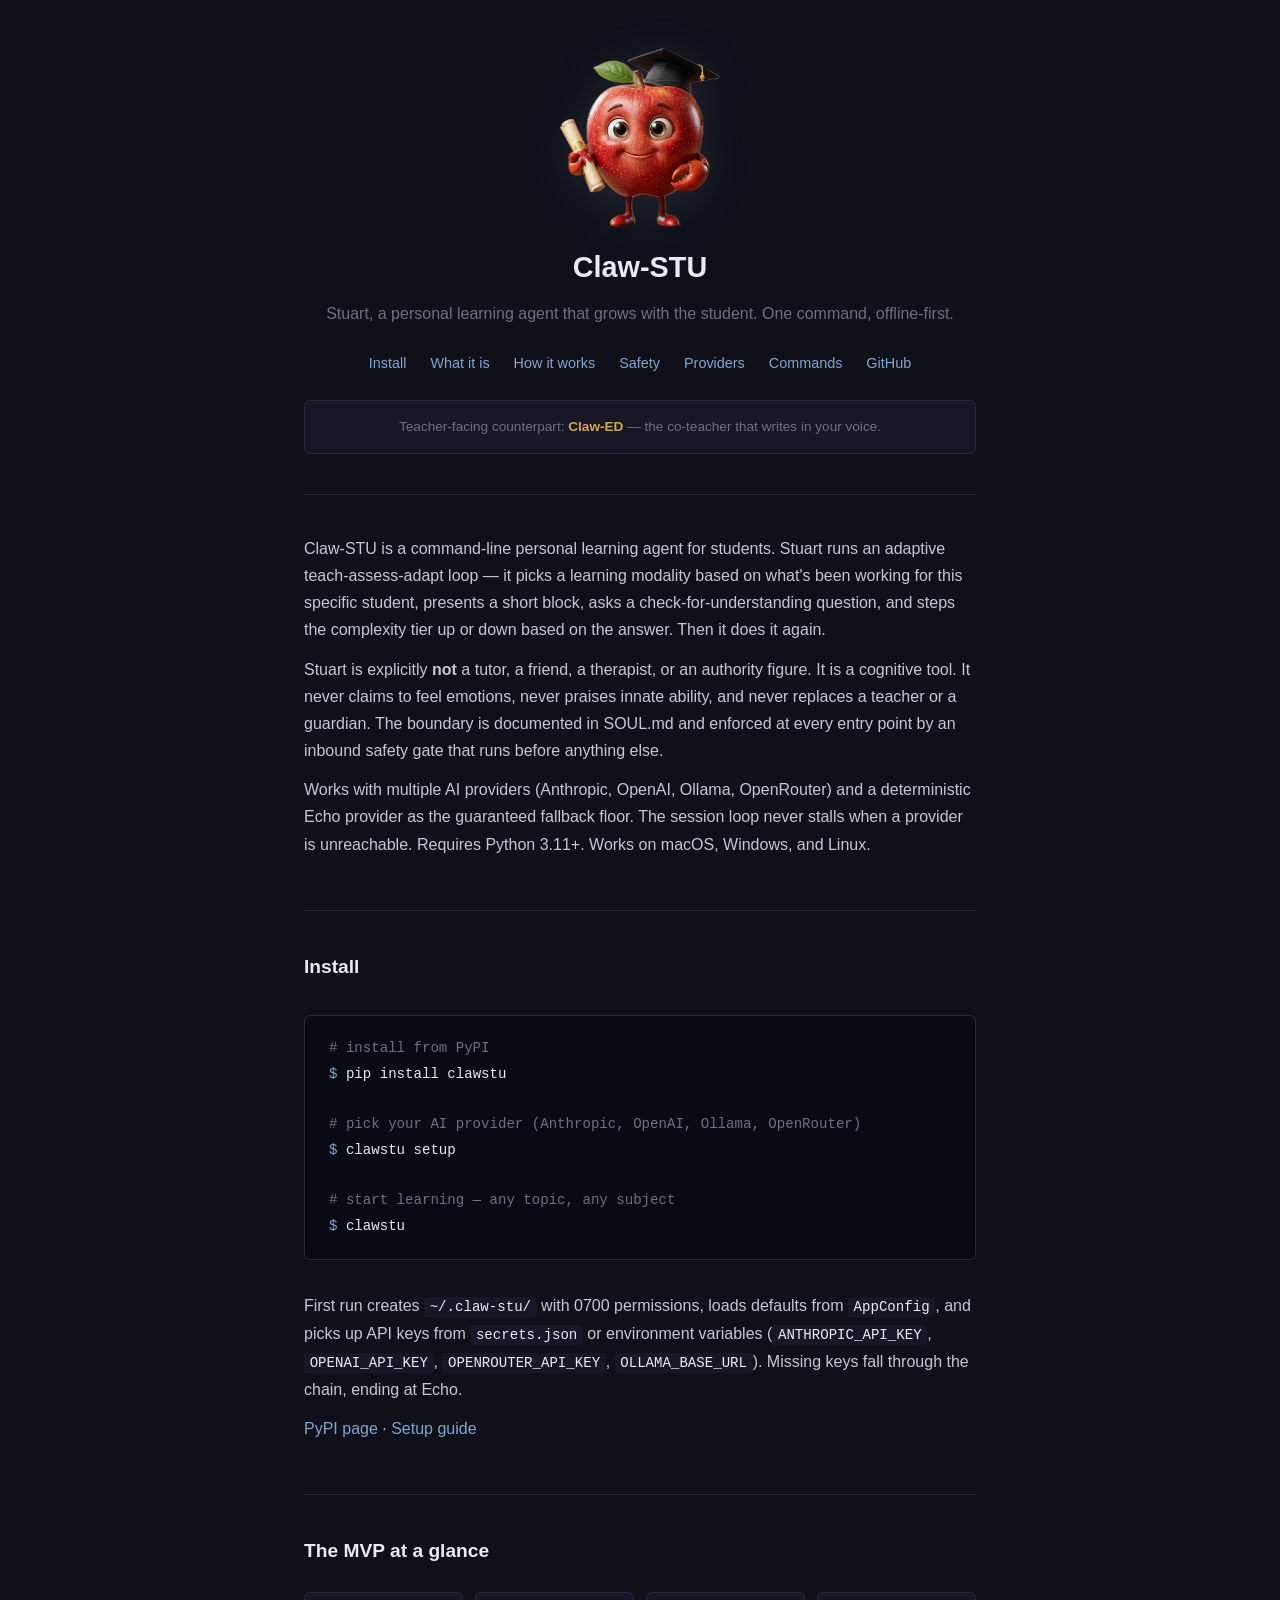
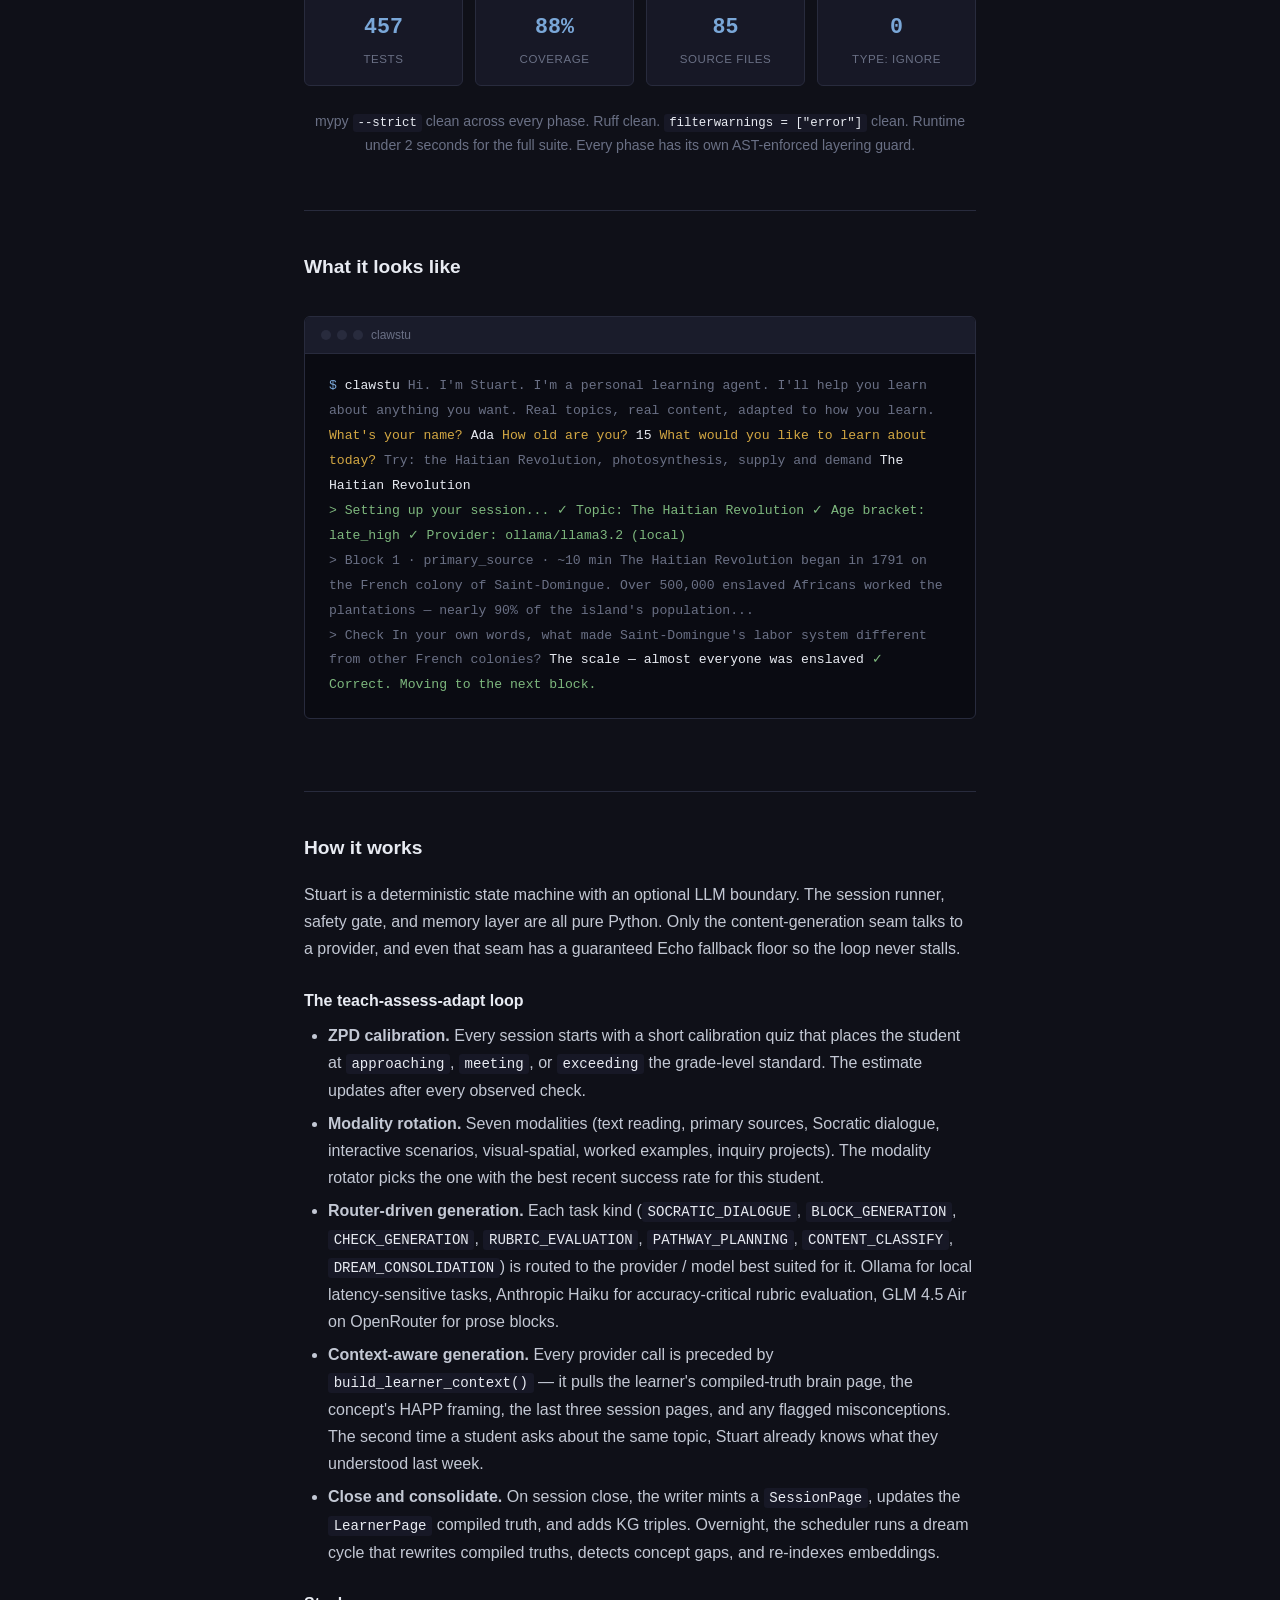
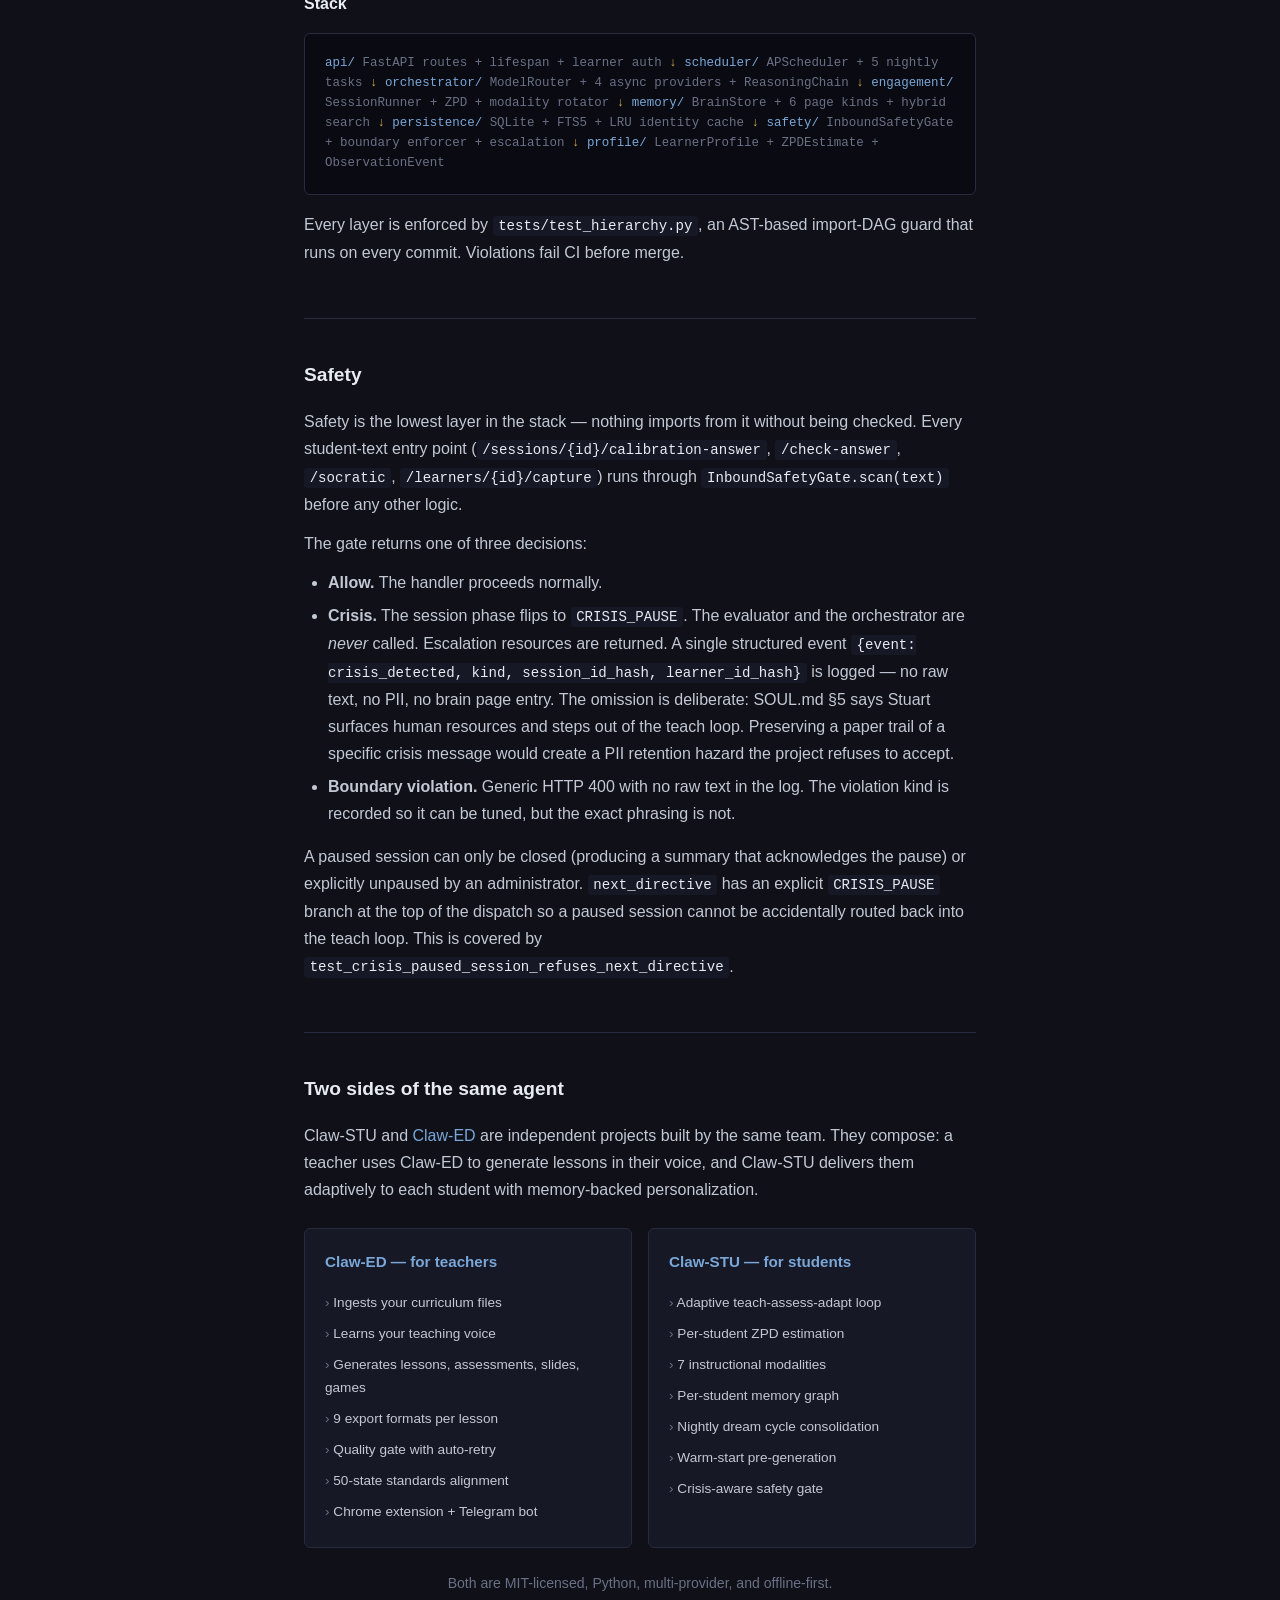
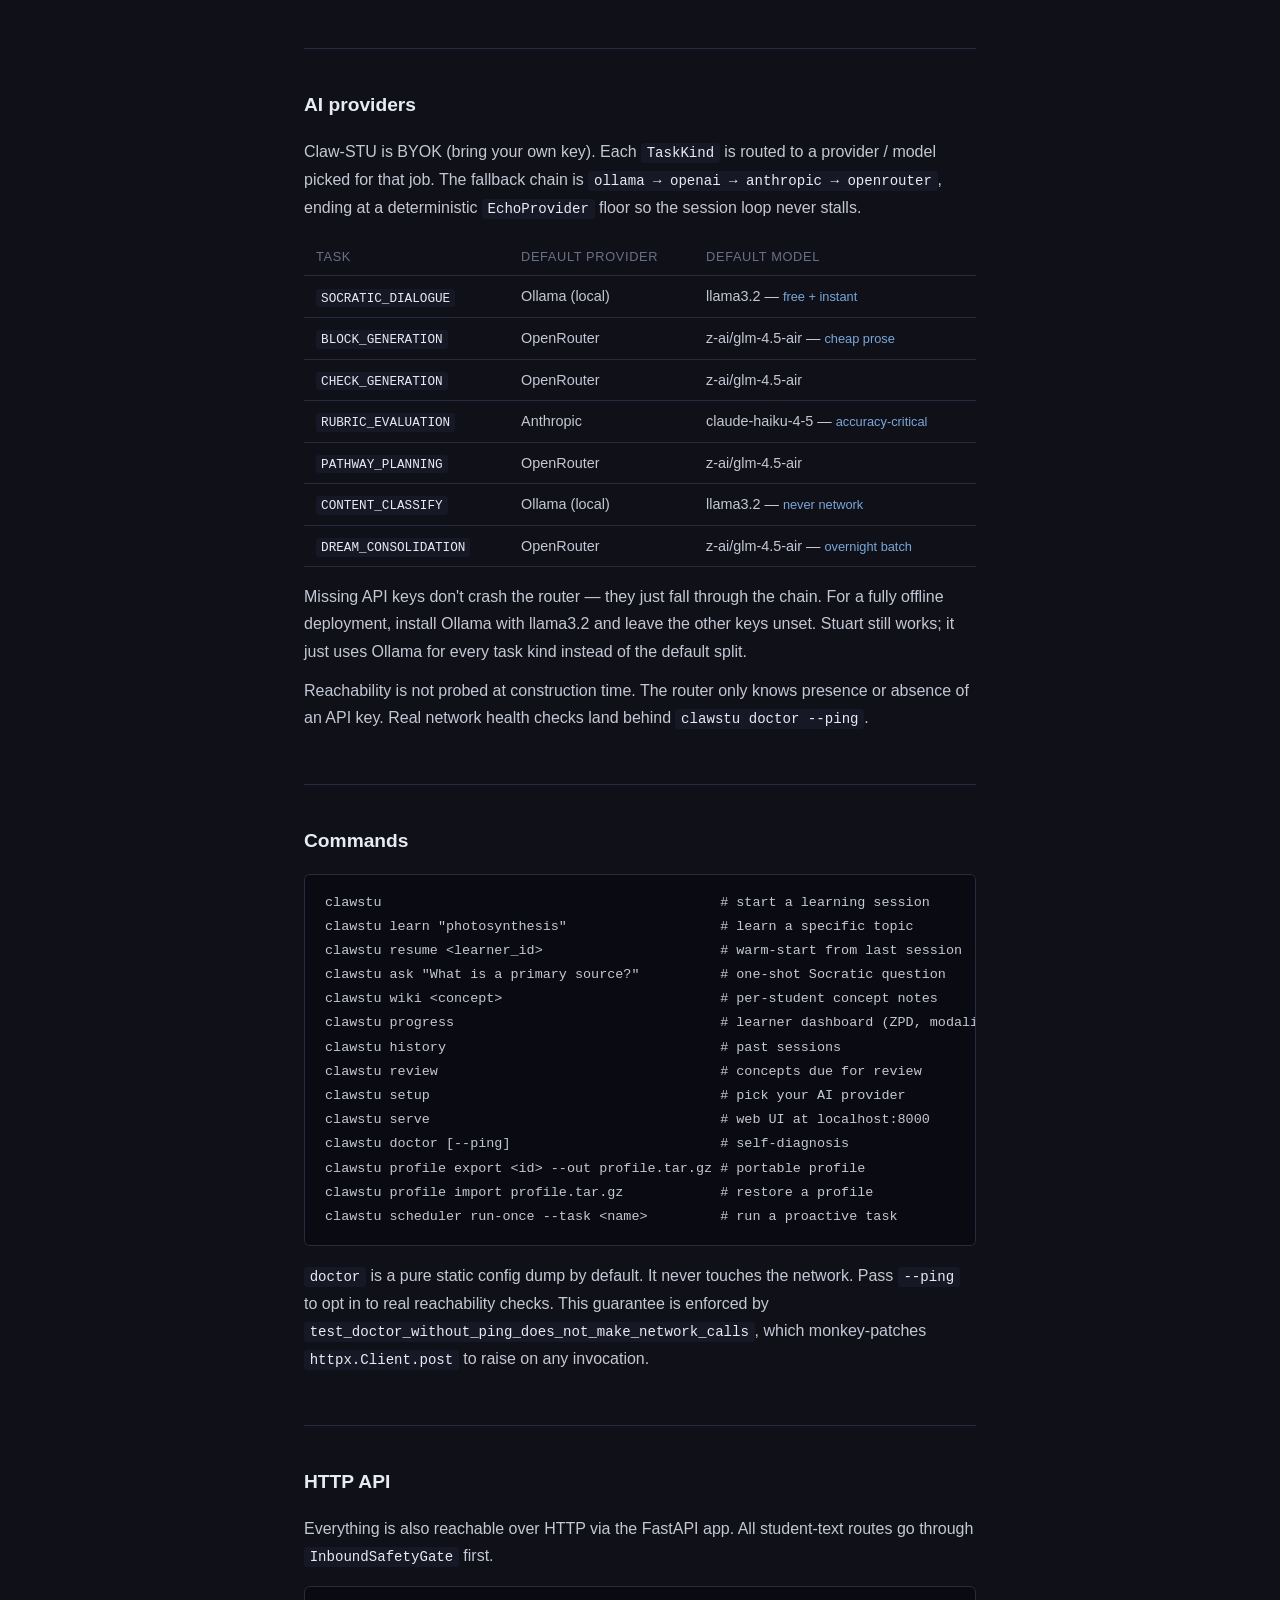
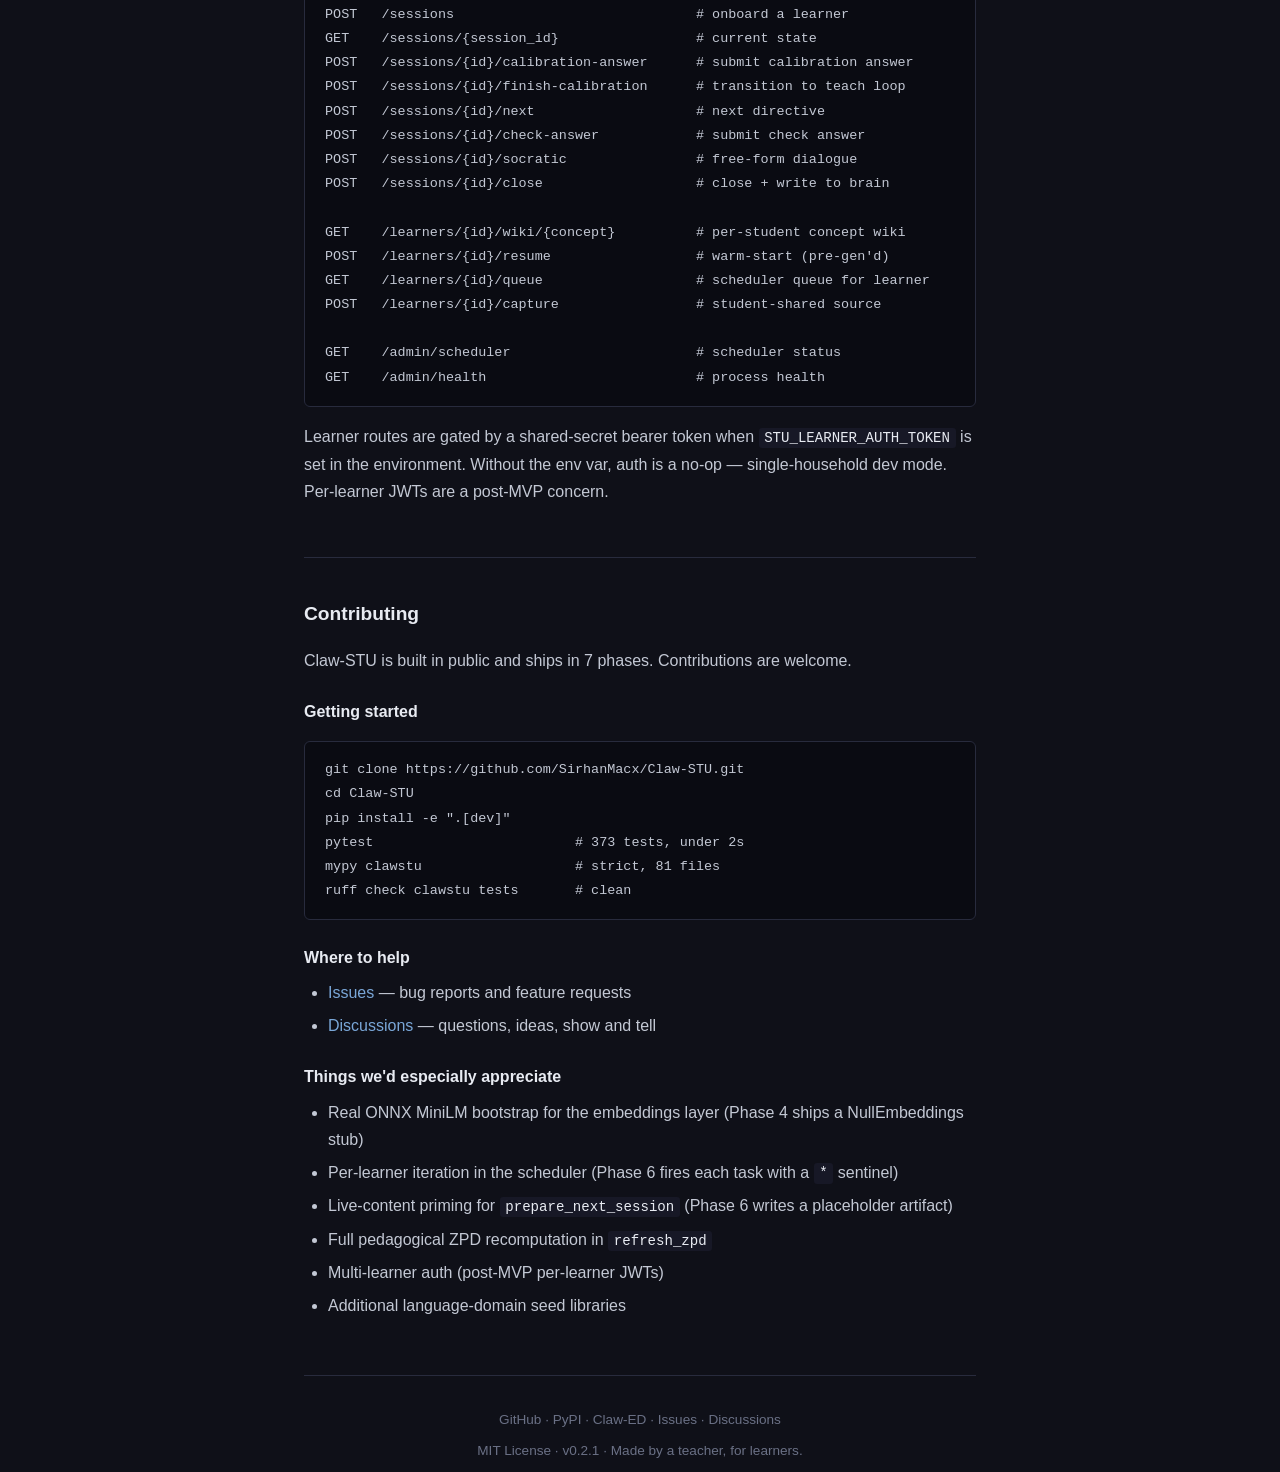
==== commit 90d861d3: "chore: v0.2.1 -- Google Gemini, MCP server, Docker Bump version to 0.2.1. Three new features: - Goog" ====
--- a/docs/index.html
+++ b/docs/index.html
@@ -38,7 +38,7 @@
   "applicationCategory": "EducationalApplication",
   "operatingSystem": "macOS, Windows, Linux",
   "offers": { "@type": "Offer", "price": "0", "priceCurrency": "USD" },
-  "softwareVersion": "0.2.0",
+  "softwareVersion": "0.2.1",
   "author": {
     "@type": "Organization",
     "name": "Claw-STU",
@@ -930,7 +930,7 @@
     <a href="https://github.com/SirhanMacx/Claw-STU/discussions">Discussions</a>
   </p>
   <p style="margin-top: 0.5rem;">
-    MIT License &middot; v0.2.0 &middot; Made by a teacher, for learners.
+    MIT License &middot; v0.2.1 &middot; Made by a teacher, for learners.
   </p>
 </footer>
 
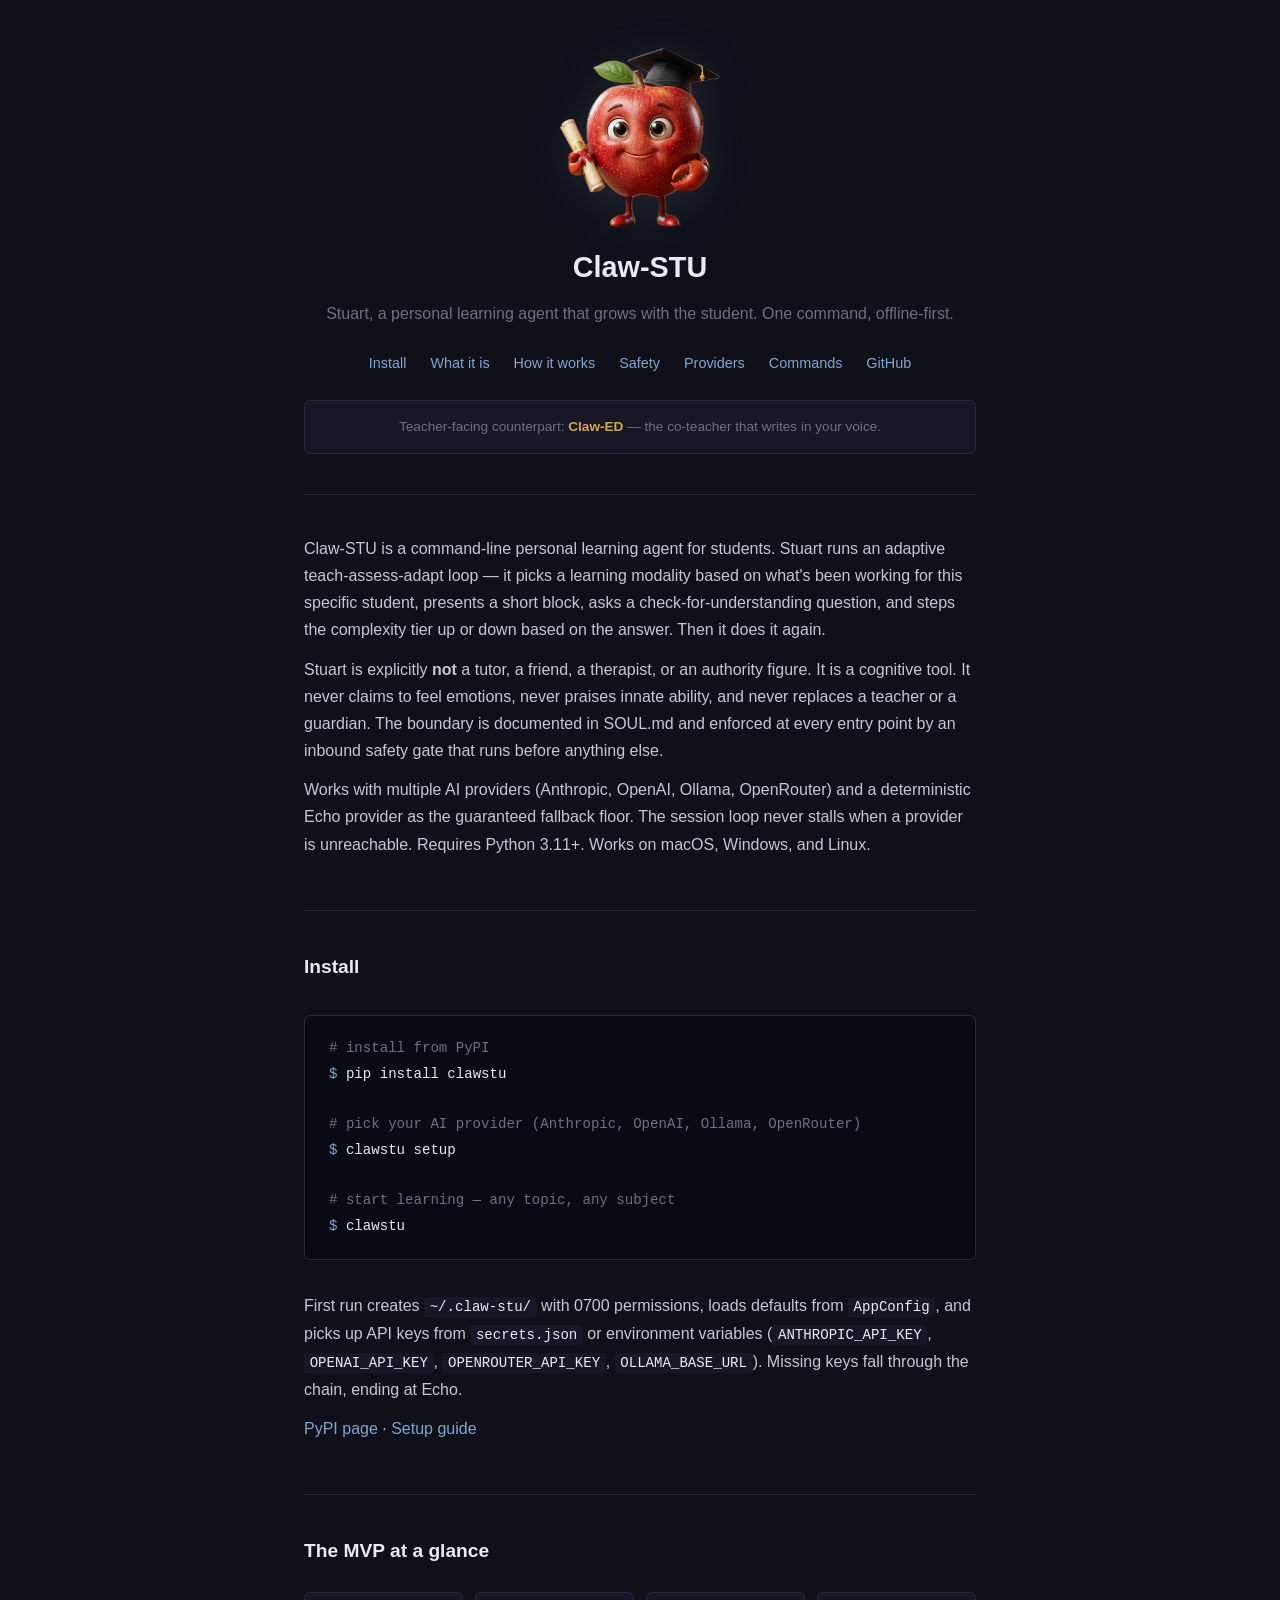
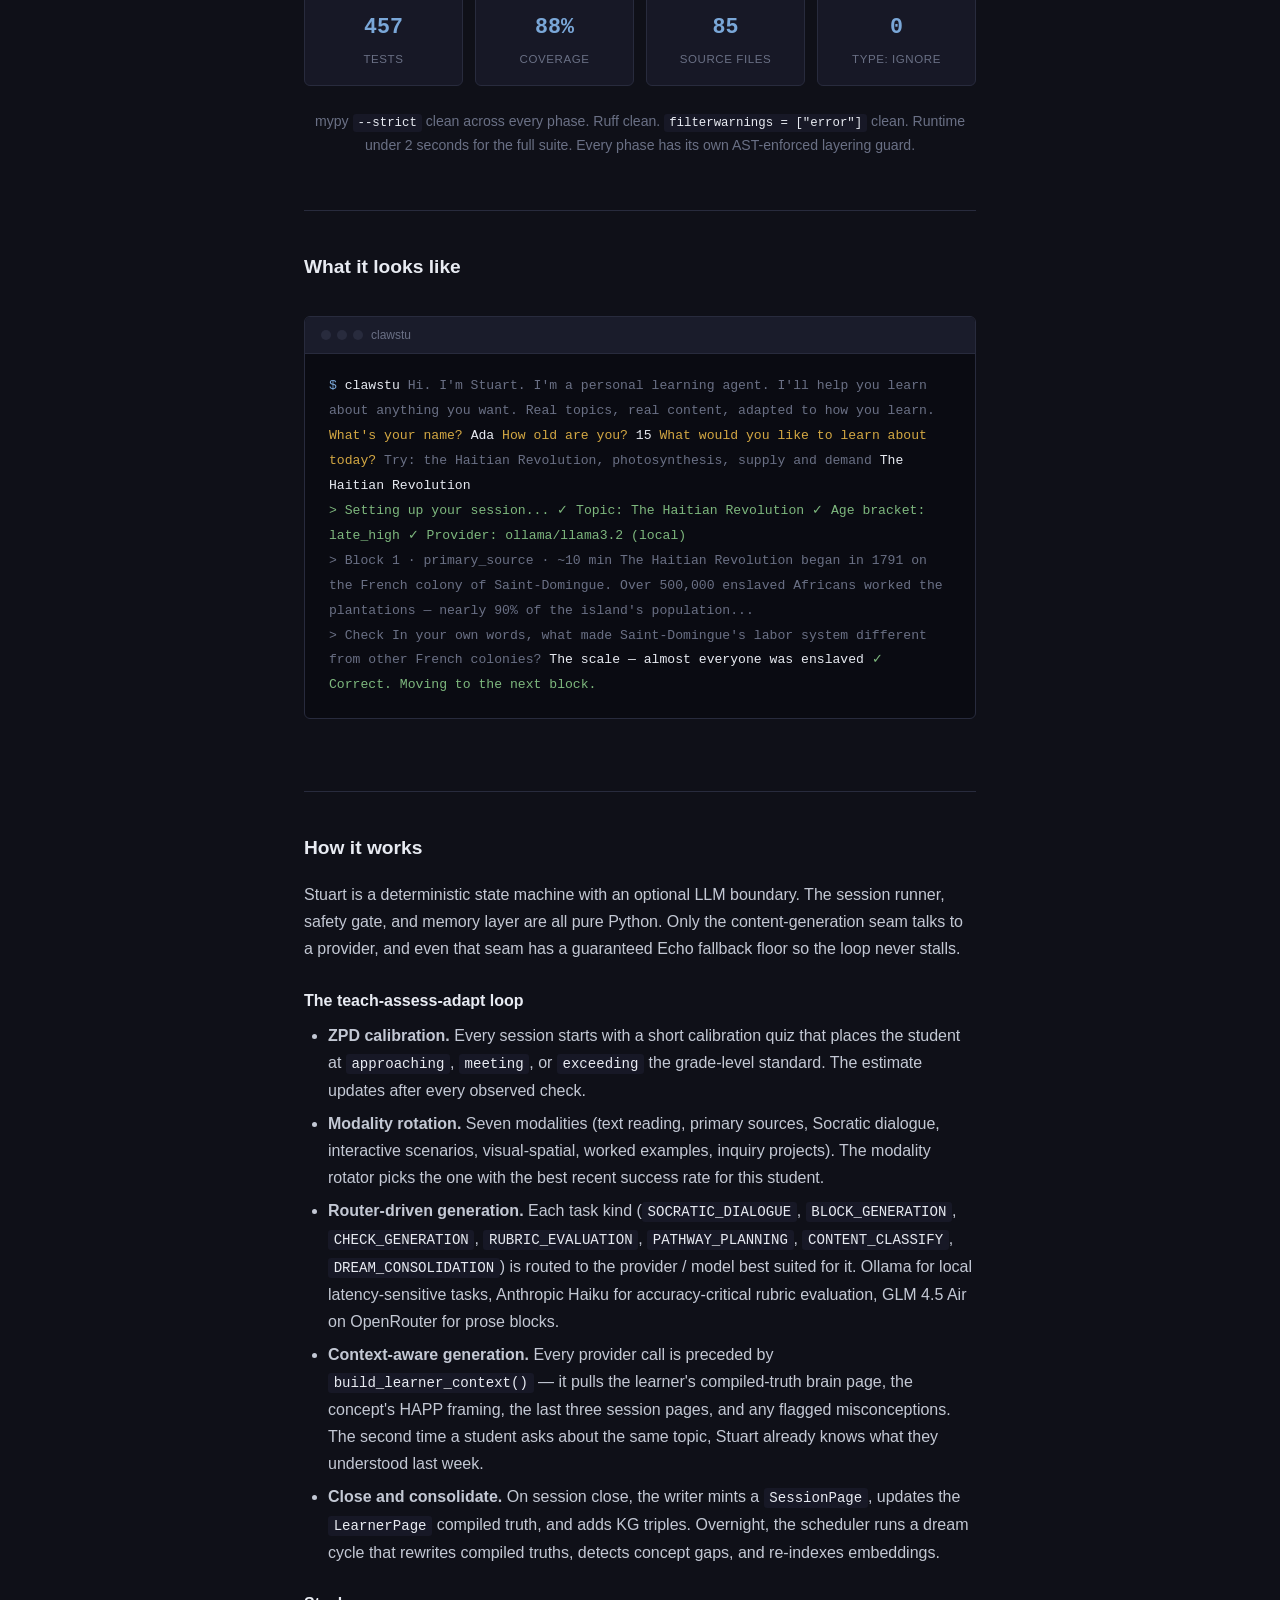
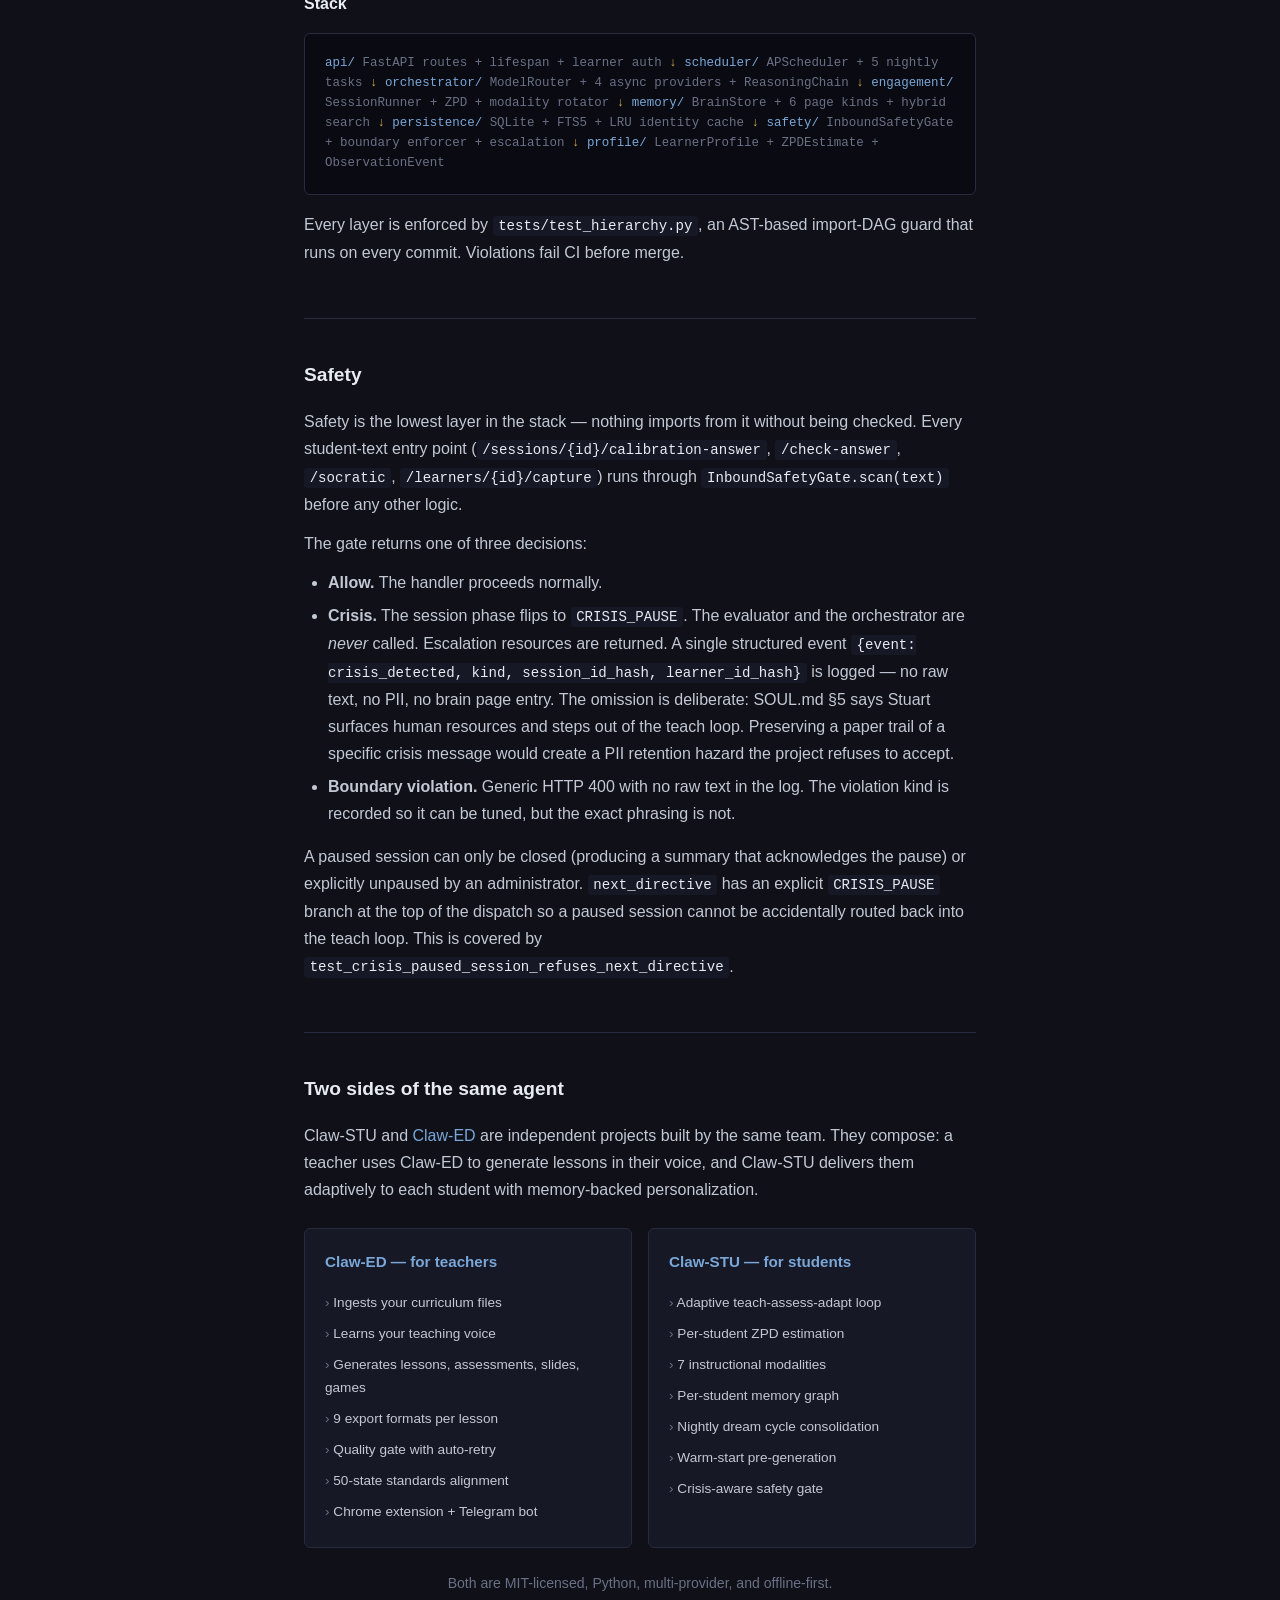
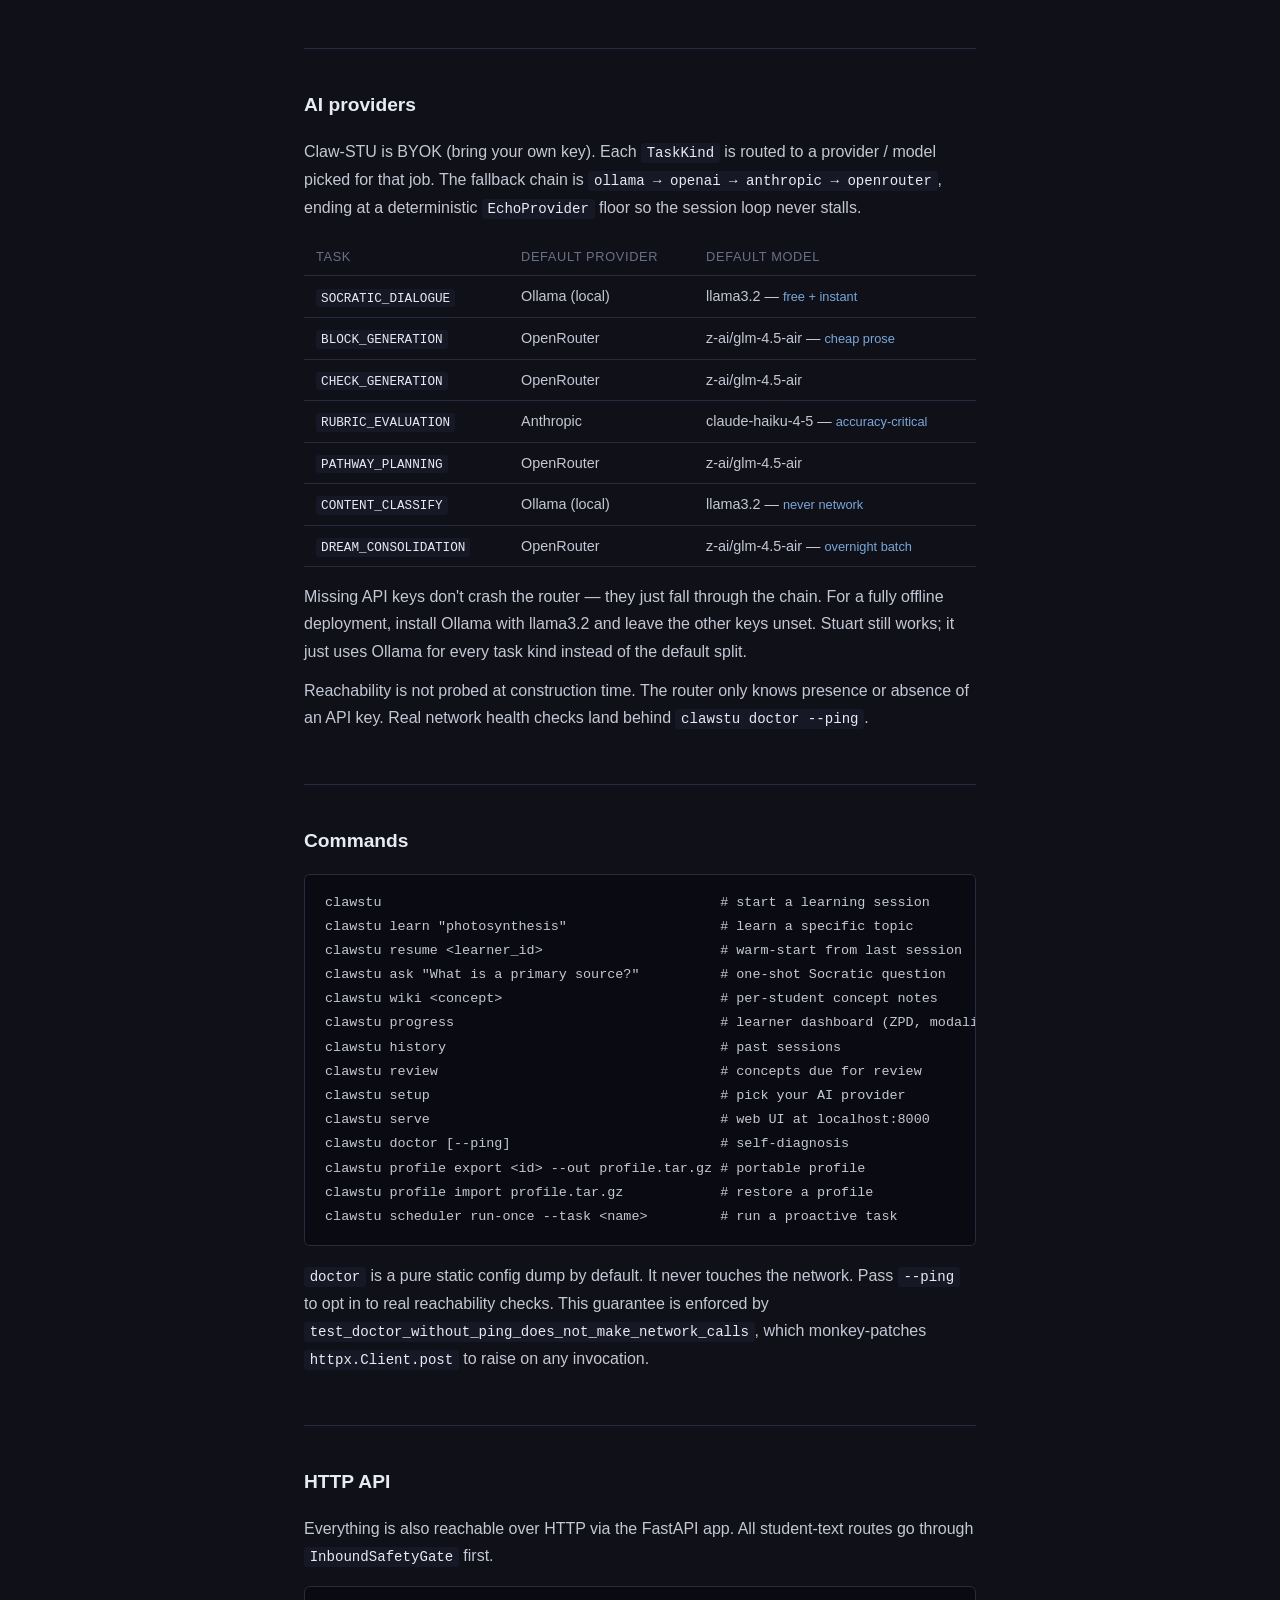
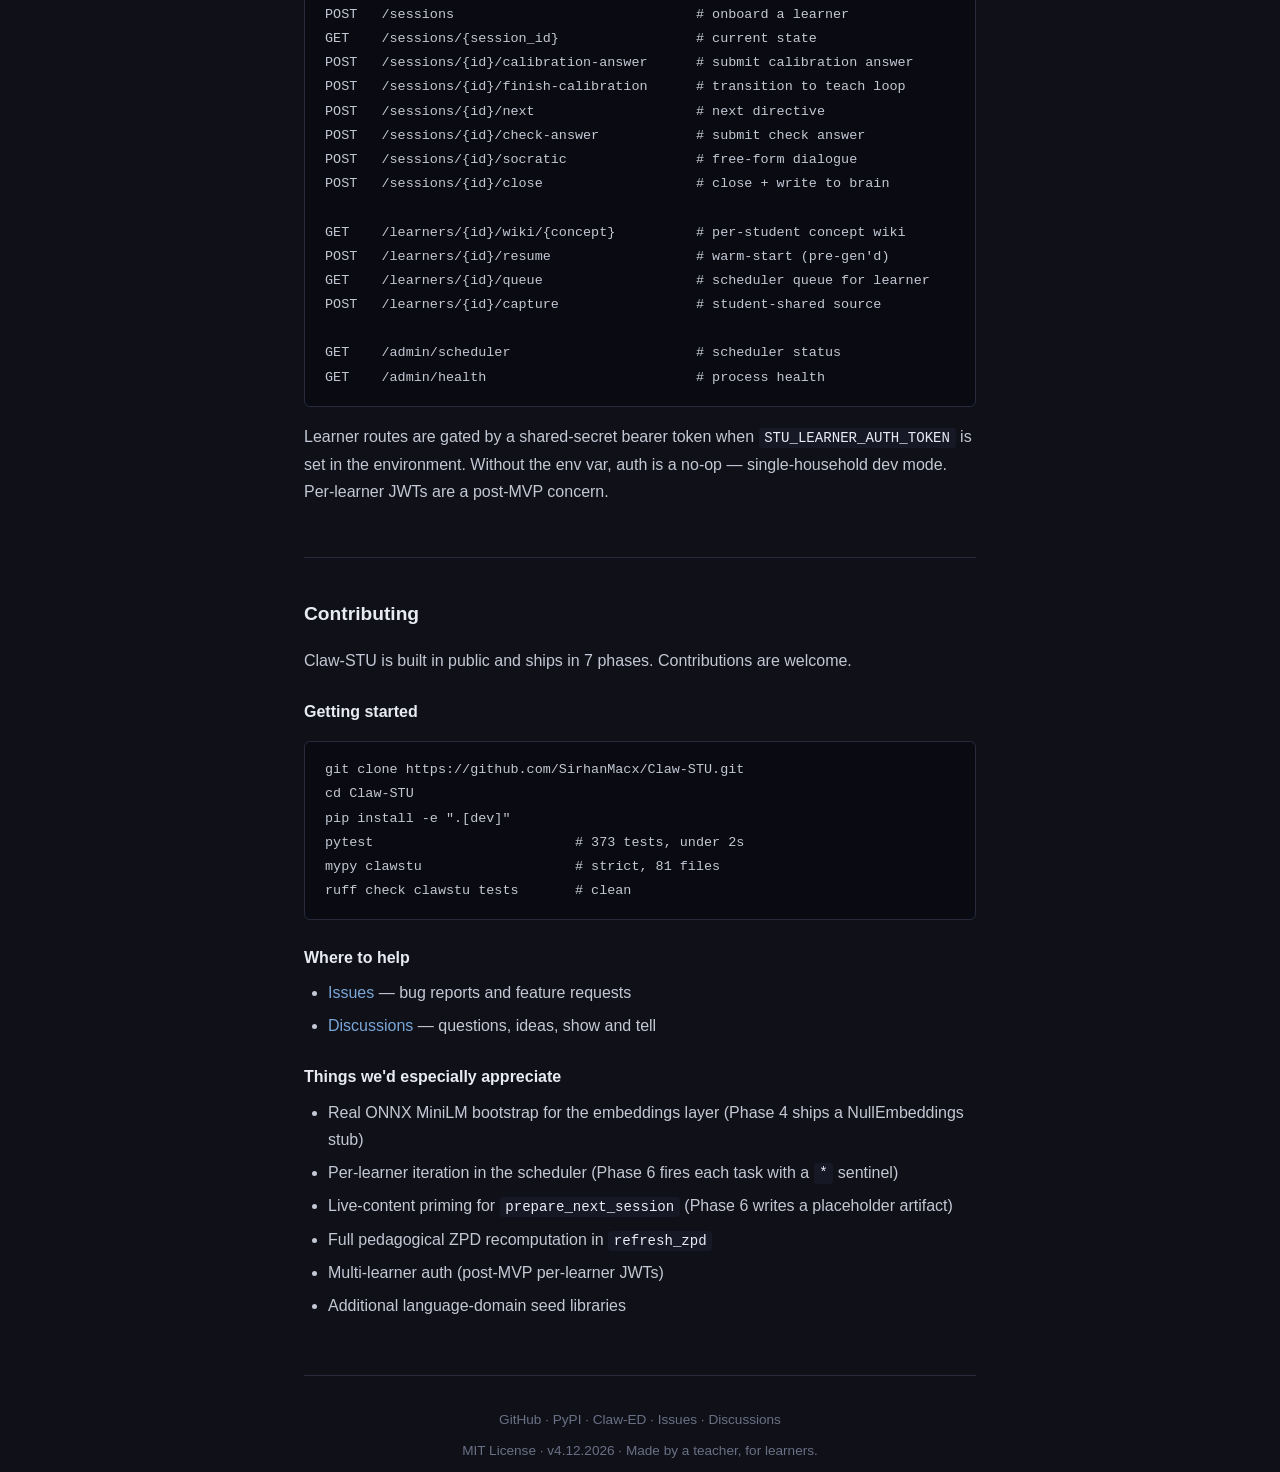
==== commit 089824ec: "chore: rename to v4.12.2026 -- Claw-ED version naming convention Aligns Claw-STU versioning with Cla" ====
--- a/docs/index.html
+++ b/docs/index.html
@@ -38,7 +38,7 @@
   "applicationCategory": "EducationalApplication",
   "operatingSystem": "macOS, Windows, Linux",
   "offers": { "@type": "Offer", "price": "0", "priceCurrency": "USD" },
-  "softwareVersion": "0.2.1",
+  "softwareVersion": "4.12.2026",
   "author": {
     "@type": "Organization",
     "name": "Claw-STU",
@@ -930,7 +930,7 @@
     <a href="https://github.com/SirhanMacx/Claw-STU/discussions">Discussions</a>
   </p>
   <p style="margin-top: 0.5rem;">
-    MIT License &middot; v0.2.1 &middot; Made by a teacher, for learners.
+    MIT License &middot; v4.12.2026 &middot; Made by a teacher, for learners.
   </p>
 </footer>
 
